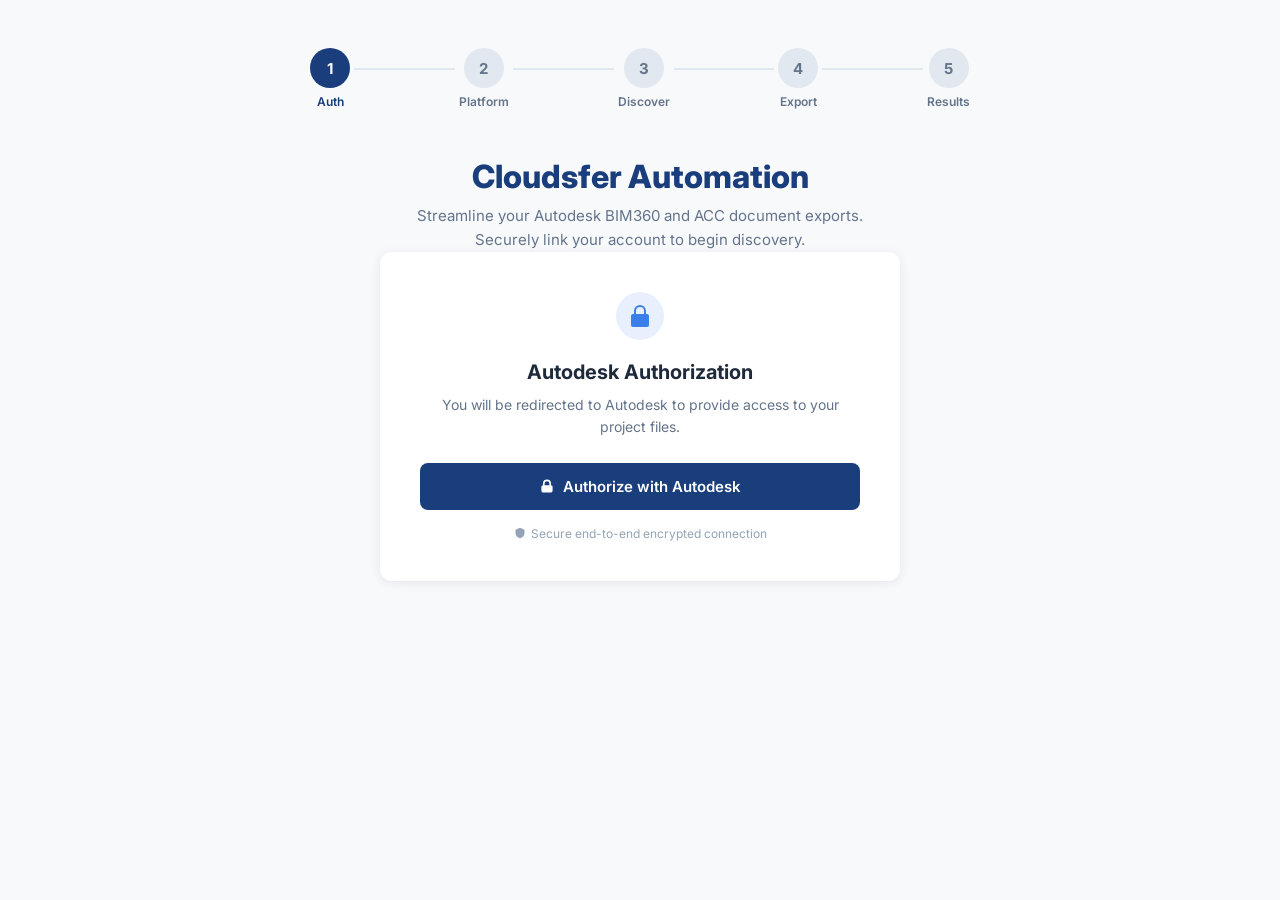
==== index.html @ 6af3162b "issue fix for the browser re login issue," ====
﻿<!DOCTYPE html>
<html lang="en">
<head>
    <meta charset="UTF-8">
    <meta name="viewport" content="width=device-width, initial-scale=1.0">
    <title>Cloudsfer â€” Autodesk Document Export</title>
    <link rel="preconnect" href="https://fonts.googleapis.com">
    <link rel="preconnect" href="https://fonts.gstatic.com" crossorigin>
    <link href="https://fonts.googleapis.com/css2?family=Inter:wght@400;500;600;700;800;900&display=swap" rel="stylesheet">
    <link rel="stylesheet" href="style.css?v=9">
</head>
<body>
  
    <!-- Sidebar overlay â€” shown only on mobile when sidebar is open -->
    <div id="sidebar-overlay" onclick="closeSidebar()"></div>

    <!-- â•â•â•â•â•â•â•â•â•â•â•â•â•â•â•â•â•â•â•â•â•â•â•â• SIDEBAR â•â•â•â•â•â•â•â•â•â•â•â•â•â•â•â•â•â•â•â•â•â•â•â•â•â•â•â•â•â•â•â•â•â•â•â•â•â•â•â• -->
    <!-- â•â•â•â•â•â•â•â•â•â•â•â•â•â•â•â•â•â•â•â•â•â•â•â• SIDEBAR â•â•â•â•â•â•â•â•â•â•â•â•â•â•â•â•â•â•â•â•â•â•â•â•â•â•â•â•â•â•â•â•â•â•â•â•â•â•â•â• -->
    <aside id="sidebar" style="display: none;">

        <div class="sb-logo">
            <img src="cloudsfer-logo.png" alt="Cloudsfer" class="sb-logo-img">
        </div>

        <!--<nav class="sb-nav" id="sb-nav">-->
        <nav class="sb-nav" id="sb-nav" style="display: none;">

            <div class="sb-section-label">Navigation</div>

            <a class="nav-item active" data-page="welcome" id="nav-welcome">
                <svg class="nav-icon" viewBox="0 0 20 20" fill="currentColor"><path d="M10.707 2.293a1 1 0 00-1.414 0l-7 7a1 1 0 001.414 1.414L4 10.414V17a1 1 0 001 1h4v-4h2v4h4a1 1 0 001-1v-6.586l.293.293a1 1 0 001.414-1.414l-7-7z" /></svg>
                <span>Overview</span>
            </a>

            <a class="nav-item" data-page="auth" id="nav-auth">
                <svg class="nav-icon" viewBox="0 0 20 20" fill="currentColor"><path fill-rule="evenodd" d="M5 9V7a5 5 0 0110 0v2a2 2 0 012 2v5a2 2 0 01-2 2H5a2 2 0 01-2-2v-5a2 2 0 012-2zm8-2v2H7V7a3 3 0 016 0z" /></svg>
                <span>Authentication</span>
                <span class="nav-badge" id="nav-badge-auth"></span>
            </a>

            <a class="nav-item" data-page="platforms" id="nav-platforms">
                <svg class="nav-icon" viewBox="0 0 20 20" fill="currentColor"><path d="M5 3a2 2 0 00-2 2v2a2 2 0 002 2h2a2 2 0 002-2V5a2 2 0 00-2-2H5zM5 11a2 2 0 00-2 2v2a2 2 0 002 2h2a2 2 0 002-2v-2a2 2 0 00-2-2H5zM11 5a2 2 0 012-2h2a2 2 0 012 2v2a2 2 0 01-2 2h-2a2 2 0 01-2-2V5zM11 13a2 2 0 012-2h2a2 2 0 012 2v2a2 2 0 01-2 2h-2a2 2 0 01-2-2v-2z" /></svg>
                <span>Platform</span>
                <span class="nav-badge plat-badge hidden" id="nav-badge-platform"></span>
            </a>

            <a class="nav-item" data-page="newpage" id="nav-newpage">
                <svg class="nav-icon" viewBox="0 0 20 20" fill="currentColor"><path fill-rule="evenodd" d="M11.3 1.046A1 1 0 0112 2v5h4a1 1 0 01.82 1.573l-7 10A1 1 0 018 18v-5H4a1 1 0 01-.82-1.573l7-10a1 1 0 011.12-.38z" /></svg>
                <span>New Export</span>
            </a>

            <div class="sb-divider" id="sb-plat-divider"></div>

            <div id="sb-plat-nav" class="hidden">
                <div class="sb-section-label" id="sb-plat-label">Workspace</div>

                <a class="nav-item" data-page="projects" id="nav-projects">
                    <svg class="nav-icon" viewBox="0 0 20 20" fill="currentColor"><path fill-rule="evenodd" d="M3 4a1 1 0 011-1h12a1 1 0 110 2H4a1 1 0 01-1-1zm0 4a1 1 0 011-1h12a1 1 0 110 2H4a1 1 0 01-1-1zm0 4a1 1 0 011-1h12a1 1 0 110 2H4a1 1 0 01-1-1zm0 4a1 1 0 011-1h12a1 1 0 110 2H4a1 1 0 01-1-1z" /></svg>
                    <span>Projects</span>
                    <span class="nav-badge" id="nav-badge-projects"></span>
                </a>

                <a class="nav-item" data-page="export" id="nav-export">
                    <svg class="nav-icon" viewBox="0 0 20 20" fill="currentColor"><path fill-rule="evenodd" d="M10 18a8 8 0 100-16 8 8 0 000 16zM9.555 7.168A1 1 0 008 8v4a1 1 0 001.555.832l3-2a1 1 0 000-1.664l-3-2z" /></svg>
                    <span>Export</span>
                    <span class="nav-badge running-pulse hidden" id="nav-badge-export">â—</span>
                </a>

                <a class="nav-item" data-page="logs" id="nav-logs">
                    <svg class="nav-icon" viewBox="0 0 20 20" fill="currentColor"><path fill-rule="evenodd" d="M4 4a2 2 0 012-2h4.586A2 2 0 0112 2.586L15.414 6A2 2 0 0116 7.414V16a2 2 0 01-2 2H6a2 2 0 01-2-2V4zm2 6a1 1 0 011-1h6a1 1 0 110 2H7a1 1 0 01-1-1zm1 3a1 1 0 100 2h6a1 1 0 100-2H7z" /></svg>
                    <span>Logs &amp; History</span>
                </a>
            </div>

        </nav>

        <div class="sb-footer">
            <div class="conn-status" id="conn-status">
                <span class="conn-dot" id="conn-dot"></span>
                <span id="conn-text">Connectingâ€¦</span>
            </div>
            <div id="sidebar-user-wrap" style="margin-top:8px;padding-top:8px;border-top:1px solid rgba(255,255,255,0.1);display:none">
                <p style="font-size:10px;color:rgba(255,255,255,0.4);margin:0 0 2px">Signed in as</p>
                <p id="sidebar-user" style="font-size:11px;color:rgba(255,255,255,0.7);margin:0;word-break:break-all"></p>
                <button class="auth-logout-btn" id="btn-logout" onclick="logout()">
                    <svg viewBox="0 0 20 20" fill="currentColor" width="12"><path fill-rule="evenodd" d="M3 3a1 1 0 011 1v12a1 1 0 11-2 0V4a1 1 0 011-1zm10.293 9.293a1 1 0 001.414 1.414l3-3a1 1 0 000-1.414l-3-3a1 1 0 10-1.414 1.414L14.586 9H7a1 1 0 100 2h7.586l-1.293 1.293z" /></svg>
                    Sign Out
                </button>
            </div>
        </div>
    </aside>

    <!-- â•â•â•â•â•â•â•â•â•â•â•â•â•â•â•â•â•â•â•â•â•â•â•â• MAIN â•â•â•â•â•â•â•â•â•â•â•â•â•â•â•â•â•â•â•â•â•â•â•â•â•â•â•â•â•â•â•â•â•â•â•â•â•â•â•â•â•â•â• -->
    <main id="main">

        <!-- Mobile topbar â€” hidden on desktop via CSS â”€â”€â”€â”€â”€â”€â”€â”€â”€â”€â”€â”€â”€â”€â”€â”€â”€â”€â”€â”€â”€â”€â”€â”€â”€â”€â”€ -->
        <div class="mobile-topbar" id="mobile-topbar">
            <button class="btn-hamburger" id="btn-hamburger" onclick="toggleSidebar()" aria-label="Open menu">
                <svg viewBox="0 0 20 20" fill="currentColor" width="18">
                    <path fill-rule="evenodd" d="M3 5a1 1 0 011-1h12a1 1 0 110 2H4a1 1 0 01-1-1zm0 5a1 1 0 011-1h12a1 1 0 110 2H4a1 1 0 01-1-1zm0 5a1 1 0 011-1h12a1 1 0 110 2H4a1 1 0 01-1-1z" />
                </svg>
            </button>
            <div class="mobile-topbar-brand">
                <img src="cloudsfer-logo.png" alt="Cloudsfer" class="mobile-logo-img">
            </div>
            <div class="conn-status" style="margin-left:auto">
                <span class="conn-dot" id="conn-dot-mobile"></span>
            </div>
        </div>

        <!-- â”€â”€â”€â”€â”€â”€â”€â”€â”€â”€â”€â”€â”€â”€â”€â”€â”€â”€â”€ PAGE: WELCOME â”€â”€â”€â”€â”€â”€â”€â”€â”€â”€â”€â”€â”€â”€â”€â”€â”€â”€â”€â”€â”€â”€â”€â”€â”€â”€â”€â”€â”€â”€â”€â”€â”€â”€â”€â”€ -->
        <div id="page-welcome" class="page">
            <div class="page-content">
                <div class="welcome-wrap">

                    <div class="welcome-hero">
                        <div class="hero-badge">
                            <svg viewBox="0 0 14 14" fill="currentColor" width="11"><path d="M13.5 6H8V.5a.5.5 0 00-1 0V6H1.5a.5.5 0 000 1H7v5.5a.5.5 0 001 0V7h5.5a.5.5 0 000-1z" /></svg>
                            Powered by Tzunami
                        </div>
                        <h1>Automate Your<br><span>Autodesk Document Exports</span></h1>
                        <p class="hero-desc">Cloudsfer streamlines document log extraction across your entire Autodesk portfolio. One secure sign-on connects both ACC and BIM360 â€” then Cloudsfer handles the rest, automatically exporting Files Logs and Document Logs at scale.</p>
                        <div style="display:flex;gap:12px;flex-wrap:wrap;align-items:center">
                            <button class="btn btn-primary btn-hero" onclick="navigate('newpage')">
                                Get Started
                                <svg viewBox="0 0 20 20" fill="currentColor" width="16"><path fill-rule="evenodd" d="M7.293 14.707a1 1 0 010-1.414L10.586 10 7.293 6.707a1 1 0 011.414-1.414l4 4a1 1 0 010 1.414l-4 4a1 1 0 01-1.414 0z" /></svg>
                            </button>
                            <span style="font-size:12px;color:var(--txt-3)">No configuration required after first login</span>
                        </div>
                    </div>

                    <div class="platform-preview-grid">
                        <div class="platform-preview-card acc-card">
                            <div class="pp-header">
                                <div class="pp-icon acc-icon">
                                    <svg viewBox="0 0 24 24" fill="none" stroke="currentColor" stroke-width="1.8" width="22" height="22"><path d="M3 9l9-7 9 7v11a2 2 0 01-2 2H5a2 2 0 01-2-2z" /><polyline points="9 22 9 12 15 12 15 22" /></svg>
                                </div>
                                <div>
                                    <h3>Autodesk Construction Cloud</h3>
                                    <span class="pp-badge acc-badge">ACC</span>
                                </div>
                            </div>
                            <ul class="pp-features">
                                <li>Automated Files Log export per project</li>
                                <li>Sequential batch processing with resume</li>
                                <li>Smart BIM360 project filtering</li>
                                <li>Checkpoint recovery on interruption</li>
                            </ul>
                        </div>
                        <div class="platform-preview-card bim-card">
                            <div class="pp-header">
                                <div class="pp-icon bim-icon">
                                    <svg viewBox="0 0 24 24" fill="none" stroke="currentColor" stroke-width="1.8" width="22" height="22"><path d="M14 2H6a2 2 0 00-2 2v16a2 2 0 002 2h12a2 2 0 002-2V8z" /><polyline points="14 2 14 8 20 8" /><line x1="8" y1="13" x2="16" y2="13" /><line x1="8" y1="17" x2="16" y2="17" /></svg>
                                </div>
                                <div>
                                    <h3>Autodesk BIM 360</h3>
                                    <span class="pp-badge bim-badge">BIM360</span>
                                </div>
                            </div>
                            <ul class="pp-features">
                                <li>Document Log export â€” Plans &amp; Project Files</li>
                                <li>Live progress streaming with pause &amp; resume</li>
                                <li>Detailed per-project error capture &amp; logs</li>
                                <li>Full run history &amp; report download</li>
                            </ul>
                        </div>
                    </div>

                    <div class="welcome-stats-row">
                        <div class="welcome-stat-item">
                            <svg viewBox="0 0 20 20" fill="currentColor" width="16" style="color:var(--brand-m)"><path fill-rule="evenodd" d="M5 9V7a5 5 0 0110 0v2a2 2 0 012 2v5a2 2 0 01-2 2H5a2 2 0 01-2-2v-5a2 2 0 012-2zm8-2v2H7V7a3 3 0 016 0z" /></svg>
                            <div>
                                <strong>Single Sign-On</strong>
                                <span>One Autodesk login covers ACC &amp; BIM360</span>
                            </div>
                        </div>
                        <div class="welcome-stat-item">
                            <svg viewBox="0 0 20 20" fill="currentColor" width="16" style="color:var(--ok)"><path fill-rule="evenodd" d="M10 18a8 8 0 100-16 8 8 0 000 16zm3.707-9.293a1 1 0 00-1.414-1.414L9 10.586 7.707 9.293a1 1 0 00-1.414 1.414l2 2a1 1 0 001.414 0l4-4z" /></svg>
                            <div>
                                <strong>Fully Automated</strong>
                                <span>Set up once, export hundreds of projects</span>
                            </div>
                        </div>
                        <div class="welcome-stat-item">
                            <svg viewBox="0 0 20 20" fill="currentColor" width="16" style="color:var(--warn)"><path d="M2.003 5.884L10 9.882l7.997-3.998A2 2 0 0016 4H4a2 2 0 00-1.997 1.884z" /><path d="M18 8.118l-8 4-8-4V14a2 2 0 002 2h12a2 2 0 002-2V8.118z" /></svg>
                            <div>
                                <strong>Inbox Delivery</strong>
                                <span>Reports emailed directly to your Autodesk account</span>
                            </div>
                        </div>
                        <div class="welcome-stat-item">
                            <svg viewBox="0 0 20 20" fill="currentColor" width="16" style="color:var(--bim)"><path fill-rule="evenodd" d="M4 2a1 1 0 011 1v2.101a7.002 7.002 0 0111.601 2.566 1 1 0 11-1.885.666A5.002 5.002 0 005.999 7H9a1 1 0 010 2H4a1 1 0 01-1-1V3a1 1 0 011-1zm.008 9.057a1 1 0 011.276.61A5.002 5.002 0 0014.001 13H11a1 1 0 110-2h5a1 1 0 011 1v5a1 1 0 11-2 0v-2.101a7.002 7.002 0 01-11.601-2.566 1 1 0 01.61-1.276z" /></svg>
                            <div>
                                <strong>Resume Anywhere</strong>
                                <span>Checkpoint system resumes interrupted runs</span>
                            </div>
                        </div>
                    </div>

                </div>
            </div>
        </div>

        <!-- â”€â”€â”€â”€â”€â”€â”€â”€â”€â”€â”€â”€â”€â”€â”€â”€â”€â”€â”€ PAGE: AUTH â”€â”€â”€â”€â”€â”€â”€â”€â”€â”€â”€â”€â”€â”€â”€â”€â”€â”€â”€â”€â”€â”€â”€â”€â”€â”€â”€â”€â”€â”€â”€â”€â”€â”€â”€â”€â”€â”€â”€ -->
        <div id="page-auth" class="page">
            <div class="page-content">
                <div class="steps-bar">
                    <div class="step active" id="step-1"><div class="step-dot">1</div><span class="step-label">Authenticate</span></div>
                    <div class="step-line"></div>
                    <div class="step" id="step-2"><div class="step-dot">2</div><span class="step-label">Choose Platform</span></div>
                    <div class="step-line"></div>
                    <div class="step" id="step-3"><div class="step-dot">3</div><span class="step-label">Operate</span></div>
                </div>

                <div class="pg-header">
                    <h2>Connect to Autodesk</h2>
                    <p>Sign in with your Autodesk account. One login gives you access to both ACC and BIM360 workspaces.</p>
                </div>

                <div id="session-banner" class="alert hidden"></div>

                <!-- State: idle â€” show login CTA -->
                <div id="auth-idle" class="card">
                    <div class="card-footer">
                        <div class="login-cta-row">
                            <div class="login-cta-text">
                                <p class="cta-title">Open Autodesk Login Browser</p>
                                <p class="cta-desc">A browser window will open for you to sign in securely. Complete any MFA prompts, then wait for the dashboard to load â€” the system will detect your login automatically.</p>
                            </div>
                            <button class="btn btn-primary btn-md" id="btn-login">
                                <svg viewBox="0 0 20 20" fill="currentColor" width="16"><path fill-rule="evenodd" d="M5 9V7a5 5 0 0110 0v2a2 2 0 012 2v5a2 2 0 01-2 2H5a2 2 0 01-2-2v-5a2 2 0 012-2zm8-2v2H7V7a3 3 0 016 0z" /></svg>
                                Open Login Browser
                            </button>
                        </div>
                    </div>
                </div>

                <!-- State: pending â€” browser open, waiting for login -->
                <div id="auth-pending" class="card hidden">
                    <div class="card-body">
                        <div class="login-wait-layout">
                            <div class="login-wait-visual">
                                <div class="pulse-ring"><div class="pulse-core"></div></div>
                                <div class="wait-timer" id="wait-timer">0:00</div>
                                <p class="wait-timer-label">Time Elapsed</p>
                            </div>
                            <div class="login-wait-info">
                                <h3>Browser is Open â€” Please Sign In</h3>
                                <p class="wait-desc">Complete your Autodesk authentication in the browser window. The system will detect your login automatically.</p>
                                <ol class="login-steps-list">
                                    <li>Enter your Autodesk email address</li>
                                    <li>Enter your password</li>
                                    <li>Complete MFA / 2-Factor verification if prompted</li>
                                    <li>Wait until the ACC dashboard fully loads</li>
                                </ol>
                                <div class="wait-note" id="wait-note">
                                    <svg viewBox="0 0 16 16" fill="currentColor" width="12"><path d="M8 0C3.58 0 0 3.58 0 8s3.58 8 8 8 8-3.58 8-8-3.58-8-8-8zm1 11H7V7h2v4zm0-6H7V3h2v2z" /></svg>
                                    Please take your time â€” the login window will stay open for up to 10 minutes.
                                </div>
                            </div>
                        </div>
                    </div>
                    <div class="card-footer">
                        <div class="wait-footer-row">
                            <div class="wait-status-chip" id="wait-status-chip">
                                <span class="spinner-sm"></span>
                                <span id="wait-status-text">Waiting for authenticationâ€¦</span>
                            </div>
                            <button class="btn btn-ghost btn-sm" id="btn-cancel-login">Cancel</button>
                        </div>
                    </div>
                </div>

                <!-- State: success â€” session active -->
                <div id="auth-success" class="card hidden">
                    <div class="card-body">
                        <div class="session-ok-row">
                            <div class="session-ok-icon">
                                <svg viewBox="0 0 20 20" fill="currentColor" width="20"><path fill-rule="evenodd" d="M16.707 5.293a1 1 0 010 1.414l-8 8a1 1 0 01-1.414 0l-4-4a1 1 0 011.414-1.414L8 12.586l7.293-7.293a1 1 0 011.414 0z" /></svg>
                            </div>
                            <div class="session-ok-text">
                                <strong>Session Active</strong>
                                <span id="auth-user-email" class="auth-user-email hidden"></span>
                                <span id="session-age-text">Session is valid.</span>
                            </div>
                            <button class="btn btn-ghost btn-sm" id="btn-relogin">Re-authenticate</button>
                        </div>
                        <!-- Detected admin URLs -->
                        <div id="detected-urls-card" class="detected-urls-card hidden"></div>
                    </div>
                </div>

                <div class="page-actions">
                    <button class="btn btn-ghost" onclick="navigate('welcome')">Back to Overview</button>
                    <button class="btn btn-primary btn-md" id="btn-to-platforms" disabled>
                        Choose Platform
                    </button>
                </div>
            </div>
        </div>

        <!-- â”€â”€â”€â”€â”€â”€â”€â”€â”€â”€â”€â”€â”€â”€â”€â”€â”€â”€â”€ PAGE: PLATFORM SELECTOR â”€â”€â”€â”€â”€â”€â”€â”€â”€â”€â”€â”€â”€â”€â”€â”€â”€â”€â”€â”€â”€â”€â”€â”€â”€â”€ -->
        <div id="page-platforms" class="page">
            <div class="page-content">
                <div class="steps-bar">
                    <div class="step done"><div class="step-dot">âœ“</div><span class="step-label">Authenticate</span></div>
                    <div class="step-line done"></div>
                    <div class="step active"><div class="step-dot">2</div><span class="step-label">Choose Platform</span></div>
                    <div class="step-line"></div>
                    <div class="step"><div class="step-dot">3</div><span class="step-label">Operate</span></div>
                </div>

                <div class="pg-header">
                    <h2>Choose Your Platform</h2>
                    <p>Select the Autodesk platform you want to work with. You can switch between platforms at any time.</p>
                </div>

                <div class="platform-cards">

                    <div class="platform-card acc-platform-card" id="platform-card-acc" onclick="selectPlatform('acc')">
                        <div class="plat-card-top">
                            <div class="plat-icon-wrap acc-icon-wrap">
                                <svg viewBox="0 0 32 32" fill="none" width="34" height="34"><path d="M5 26l11-20 11 20" stroke="#fff" stroke-width="2.5" stroke-linecap="round" stroke-linejoin="round" /><path d="M8.5 19.5h15" stroke="#fff" stroke-width="2.2" stroke-linecap="round" /></svg>
                            </div>
                            <div class="plat-card-brand">
                                <span class="plat-card-sub">Autodesk</span>
                                <h3 class="plat-card-name">Construction Cloud</h3>
                            </div>
                            <span class="plat-tag acc-tag">ACC</span>
                        </div>
                        <p class="plat-card-desc">Export Files Logs across all your ACC projects automatically. Supports sequential processing with checkpoint resume and BIM360 project filtering.</p>
                        <ul class="plat-features">
                            <li>
                                <svg viewBox="0 0 16 16" fill="currentColor" width="12"><path d="M13.854 3.646a.5.5 0 010 .708l-7 7a.5.5 0 01-.708 0l-3.5-3.5a.5.5 0 01.708-.708L6.5 10.293l6.646-6.647a.5.5 0 01.708 0z" /></svg>
                                Files Log automated export
                            </li>
                            <li>
                                <svg viewBox="0 0 16 16" fill="currentColor" width="12"><path d="M13.854 3.646a.5.5 0 010 .708l-7 7a.5.5 0 01-.708 0l-3.5-3.5a.5.5 0 01.708-.708L6.5 10.293l6.646-6.647a.5.5 0 01.708 0z" /></svg>
                                Pause &amp; resume mid-run
                            </li>
                            <li>
                                <svg viewBox="0 0 16 16" fill="currentColor" width="12"><path d="M13.854 3.646a.5.5 0 010 .708l-7 7a.5.5 0 01-.708 0l-3.5-3.5a.5.5 0 01.708-.708L6.5 10.293l6.646-6.647a.5.5 0 01.708 0z" /></svg>
                                BIM360 projects exported independently
                            </li>
                        </ul>
                        <div class="plat-card-stats" id="acc-plat-stats">
                            <span class="plat-stat"><span id="acc-stat-total">â€”</span> ACC</span>
                            <span class="plat-stat-sep">Â·</span>
                            <span class="plat-stat pending"><span id="acc-stat-pending">â€”</span> pending</span>
                            <span class="plat-stat-sep">Â·</span>
                            <span class="plat-stat done"><span id="acc-stat-done">â€”</span> completed</span>
                            <span class="plat-stat-sep" id="acc-bim360-sep" style="display:none">Â·</span>
                            <span class="plat-stat" id="acc-bim360-stat" style="display:none"><span id="acc-stat-bim360">0</span> BIM360</span>
                        </div>
                        <div class="plat-card-actions" onclick="event.stopPropagation()">
                            <button class="btn btn-outline btn-sm plat-discover-btn" id="btn-discover-acc" onclick="discoverPlatform('acc')">
                                <svg viewBox="0 0 20 20" fill="currentColor" width="13"><path fill-rule="evenodd" d="M8 4a4 4 0 100 8 4 4 0 000-8zM2 8a6 6 0 1110.89 3.476l4.817 4.817a1 1 0 01-1.414 1.414l-4.816-4.816A6 6 0 012 8z" /></svg>
                                Discover
                            </button>
                            <button class="btn plat-select-btn acc-select-btn" onclick="selectPlatform('acc')">
                                Open Workspace
                                <svg viewBox="0 0 20 20" fill="currentColor" width="14"><path fill-rule="evenodd" d="M7.293 14.707a1 1 0 010-1.414L10.586 10 7.293 6.707a1 1 0 011.414-1.414l4 4a1 1 0 010 1.414l-4 4a1 1 0 01-1.414 0z" /></svg>
                            </button>
                        </div>
                    </div>

                    <div class="platform-card bim-platform-card" id="platform-card-bim360" onclick="selectPlatform('bim360')">
                        <div class="plat-card-top">
                            <div class="plat-icon-wrap bim-icon-wrap">
                                <svg viewBox="0 0 32 32" fill="none" width="34" height="34"><path d="M8 4h16a2 2 0 012 2v20a2 2 0 01-2 2H8a2 2 0 01-2-2V6a2 2 0 012-2z" stroke="#fff" stroke-width="2" /><path d="M11 11h10M11 16h10M11 21h6" stroke="#fff" stroke-width="2" stroke-linecap="round" /></svg>
                            </div>
                            <div class="plat-card-brand">
                                <span class="plat-card-sub">Autodesk</span>
                                <h3 class="plat-card-name">BIM 360</h3>
                            </div>
                            <span class="plat-tag bim-tag">BIM360</span>
                        </div>
                        <p class="plat-card-desc">Export Document Logs for both Plans and Project Files across all BIM360 projects. Features live progress streaming, pause/resume, and detailed error capture.</p>
                        <ul class="plat-features">
                            <li>
                                <svg viewBox="0 0 16 16" fill="currentColor" width="12"><path d="M13.854 3.646a.5.5 0 010 .708l-7 7a.5.5 0 01-.708 0l-3.5-3.5a.5.5 0 01.708-.708L6.5 10.293l6.646-6.647a.5.5 0 01.708 0z" /></svg>
                                Plans &amp; Project Files logs
                            </li>
                            <li>
                                <svg viewBox="0 0 16 16" fill="currentColor" width="12"><path d="M13.854 3.646a.5.5 0 010 .708l-7 7a.5.5 0 01-.708 0l-3.5-3.5a.5.5 0 01.708-.708L6.5 10.293l6.646-6.647a.5.5 0 01.708 0z" /></svg>
                                Live log terminal streaming
                            </li>
                            <li>
                                <svg viewBox="0 0 16 16" fill="currentColor" width="12"><path d="M13.854 3.646a.5.5 0 010 .708l-7 7a.5.5 0 01-.708 0l-3.5-3.5a.5.5 0 01.708-.708L6.5 10.293l6.646-6.647a.5.5 0 01.708 0z" /></svg>
                                Error screenshots &amp; logs
                            </li>
                        </ul>
                        <div class="plat-card-stats">
                            <span class="plat-stat"><span id="bim360-stat-total">â€”</span> projects</span>
                            <span class="plat-stat-sep">Â·</span>
                            <span class="plat-stat pending"><span id="bim360-stat-pending">â€”</span> pending</span>
                            <span class="plat-stat-sep">Â·</span>
                            <span class="plat-stat done"><span id="bim360-stat-done">â€”</span> completed</span>
                        </div>
                        <div class="plat-card-actions" onclick="event.stopPropagation()">
                            <button class="btn btn-outline btn-sm plat-discover-btn" id="btn-discover-bim360" onclick="discoverPlatform('bim360')">
                                <svg viewBox="0 0 20 20" fill="currentColor" width="13"><path fill-rule="evenodd" d="M8 4a4 4 0 100 8 4 4 0 000-8zM2 8a6 6 0 1110.89 3.476l4.817 4.817a1 1 0 01-1.414 1.414l-4.816-4.816A6 6 0 012 8z" /></svg>
                                Discover
                            </button>
                            <button class="btn plat-select-btn bim-select-btn" onclick="selectPlatform('bim360')">
                                Open Workspace
                                <svg viewBox="0 0 20 20" fill="currentColor" width="14"><path fill-rule="evenodd" d="M7.293 14.707a1 1 0 010-1.414L10.586 10 7.293 6.707a1 1 0 011.414-1.414l4 4a1 1 0 010 1.414l-4 4a1 1 0 01-1.414 0z" /></svg>
                            </button>
                        </div>
                    </div>

                </div>

                <!-- Discover & Export All Platforms -->
                <div class="export-all-row" id="export-all-row">
                    <div class="export-all-inner">
                        <div class="export-all-info">
                            <svg viewBox="0 0 20 20" fill="currentColor" width="20" style="color:var(--brand-m);flex-shrink:0"><path fill-rule="evenodd" d="M11.3 1.046A1 1 0 0112 2v5h4a1 1 0 01.82 1.573l-7 10A1 1 0 018 18v-5H4a1 1 0 01-.82-1.573l7-10a1 1 0 011.12-.38z" /></svg>
                            <div>
                                <strong>Discover &amp; Export All Platforms</strong>
                                <p>Fetches the latest project list from ACC and BIM360, then exports everything pending â€” automatically, in one click.</p>
                            </div>
                        </div>
                        <div class="export-all-actions">
                            <button class="btn btn-primary btn-md" id="btn-discover-export-all" onclick="discoverAllAndExport()">
                                <svg viewBox="0 0 20 20" fill="currentColor" width="14"><path fill-rule="evenodd" d="M11.3 1.046A1 1 0 0112 2v5h4a1 1 0 01.82 1.573l-7 10A1 1 0 018 18v-5H4a1 1 0 01-.82-1.573l7-10a1 1 0 011.12-.38z" /></svg>
                                Discover &amp; Export All
                            </button>
                        </div>
                    </div>
                </div>

                <div class="page-actions">
                    <button class="btn btn-ghost" onclick="navigate('auth')">Back to Authentication</button>
                </div>
            </div>
        </div>

        <!-- â”€â”€â”€â”€â”€â”€â”€â”€â”€â”€â”€â”€â”€â”€â”€â”€â”€â”€â”€ PAGE: PROJECTS â”€â”€â”€â”€â”€â”€â”€â”€â”€â”€â”€â”€â”€â”€â”€â”€â”€â”€â”€â”€â”€â”€â”€â”€â”€â”€â”€â”€â”€â”€â”€â”€â”€â”€â”€ -->
        <div id="page-projects" class="page">
            <div class="page-content">
                <div class="pg-header pg-header-row">
                    <div>
                        <h2 id="projects-title">Projects</h2>
                        <p id="projects-desc">Select projects to include in the next export run.</p>
                    </div>
                    <div class="pg-header-actions">
                        <button class="btn btn-outline btn-sm" id="btn-discover">
                            <svg viewBox="0 0 20 20" fill="currentColor" width="14"><path fill-rule="evenodd" d="M8 4a4 4 0 100 8 4 4 0 000-8zM2 8a6 6 0 1110.89 3.476l4.817 4.817a1 1 0 01-1.414 1.414l-4.816-4.816A6 6 0 012 8z" /></svg>
                            Discover Projects
                        </button>
                    </div>
                </div>

                <div class="stats-row">
                    <div class="stat-card">
                        <span class="stat-num" id="stat-total">â€”</span>
                        <span class="stat-lbl">Total</span>
                    </div>
                    <div class="stat-card stat-warn">
                        <span class="stat-num" id="stat-pending">â€”</span>
                        <span class="stat-lbl">Pending</span>
                    </div>
                    <div class="stat-card stat-ok">
                        <span class="stat-num" id="stat-completed">â€”</span>
                        <span class="stat-lbl">Completed</span>
                    </div>
                    <div class="stat-card stat-muted">
                        <span class="stat-num" id="stat-nodm">â€”</span>
                        <span class="stat-lbl">No Data Mgmt</span>
                    </div>
                </div>

                <!-- Admin URL setup â€” shown when accountAdminUrl is not configured -->
                <div id="admin-url-setup-card" class="card hidden" style="margin-bottom:16px">
                    <div class="card-body">
                        <p style="font-weight:600;margin-bottom:4px">Account Admin URL not configured</p>
                        <p style="font-size:13px;color:var(--txt-3);margin-bottom:12px">
                            Enter your Autodesk account admin URL to enable project discovery.
                            <br>ACC format: <code style="font-size:11px">https://acc.autodesk.com/account-admin/projects/accounts/&lt;uuid&gt;/active</code>
                            <br>BIM360 format: <code style="font-size:11px">https://admin.b360.autodesk.com/admin/&lt;uuid&gt;/projects</code>
                        </p>
                        <div style="display:flex;gap:8px;align-items:center">
                            <input class="form-input" id="admin-url-input" type="url" placeholder="Paste your account admin URL here" style="flex:1">
                            <button class="btn btn-primary btn-sm" onclick="saveAdminUrl()">Save &amp; Discover</button>
                        </div>
                    </div>
                </div>

                <div class="card">
                    <div class="table-toolbar">
                        <div class="toolbar-left">
                            <button class="btn btn-ghost btn-sm" id="btn-select-all">Select All</button>
                            <button class="btn btn-ghost btn-sm" id="btn-select-pending">Pending Only</button>
                            <button class="btn btn-ghost btn-sm" id="btn-deselect-all">Deselect All</button>
                            <button class="btn btn-ghost btn-sm btn-danger" id="btn-reset-cp">Reset Progress</button>
                        </div>
                    </div>

                    <div class="table-scroll" id="projects-table-wrap">
                        <table class="data-table">
                            <thead>
                                <tr>
                                    <th class="col-chk"><input type="checkbox" id="check-all"></th>
                                    <th>Project Name</th>
                                    <th id="th-platform">Platform</th>
                                    <th>Status</th>
                                    <th class="col-id">Project ID</th>
                                </tr>
                            </thead>
                            <tbody id="projects-tbody"></tbody>
                        </table>
                    </div>

                    <div id="no-projects-state" class="empty-state hidden">
                        <svg viewBox="0 0 24 24" fill="none" stroke="currentColor" stroke-width="1.4" width="48" height="48"><rect x="3" y="3" width="7" height="7" rx="1" /><rect x="14" y="3" width="7" height="7" rx="1" /><rect x="14" y="14" width="7" height="7" rx="1" /><rect x="3" y="14" width="7" height="7" rx="1" /></svg>
                        <p>No projects found</p>
                        <p class="empty-sub">Click <strong>Discover Projects</strong> to fetch your project list from the Autodesk API.</p>
                    </div>
                </div>

                <div class="page-actions">
                    <button class="btn btn-ghost" onclick="navigate('platforms')">â† Change Platform</button>
                    <div class="actions-right">
                        <label class="check-label">
                            <input type="checkbox" id="export-fresh">
                            <span>Reset checkpoint before export</span>
                        </label>
                        <button class="btn btn-primary btn-md" id="btn-start-export" disabled>
                            Start Export
                            <span class="sel-count-badge" id="selected-count"></span>
                        </button>
                    </div>
                </div>
            </div>
        </div>

        <!-- â”€â”€â”€â”€â”€â”€â”€â”€â”€â”€â”€â”€â”€â”€â”€â”€â”€â”€â”€ PAGE: EXPORT â”€â”€â”€â”€â”€â”€â”€â”€â”€â”€â”€â”€â”€â”€â”€â”€â”€â”€â”€â”€â”€â”€â”€â”€â”€â”€â”€â”€â”€â”€â”€â”€â”€â”€â”€â”€â”€ -->
        <div id="page-export" class="page">
            <div class="page-content page-export-content">

                <div class="export-topbar">
                    <div class="export-title-group">
                        <div class="export-title-row">
                            <span class="export-spinner hidden" id="export-spinner"><span class="exp-spin-ring"></span></span>
                            <h2 id="export-title">Export in Progress</h2>
                        </div>
                        <p id="export-subtitle" class="text-muted">Processing projects one by oneâ€¦</p>
                    </div>
                    <div class="export-topbar-right">
                        <div id="export-run-controls" class="hidden">
                            <button class="btn btn-warn btn-sm" id="btn-pause">
                                <svg viewBox="0 0 20 20" fill="currentColor" width="14"><path fill-rule="evenodd" d="M18 10a8 8 0 11-16 0 8 8 0 0116 0zM7 8a1 1 0 012 0v4a1 1 0 11-2 0V8zm5-1a1 1 0 00-1 1v4a1 1 0 102 0V8a1 1 0 00-1-1z" /></svg>
                                Pause
                            </button>
                            <button class="btn btn-success btn-sm hidden" id="btn-resume">
                                <svg viewBox="0 0 20 20" fill="currentColor" width="14"><path fill-rule="evenodd" d="M10 18a8 8 0 100-16 8 8 0 000 16zM9.555 7.168A1 1 0 008 8v4a1 1 0 001.555.832l3-2a1 1 0 000-1.664l-3-2z" /></svg>
                                Resume
                            </button>
                        </div>
                    </div>
                </div>

                <div class="progress-card">
                    <div class="progress-track" role="progressbar" aria-valuemin="0" aria-valuemax="100" aria-valuenow="0">
                        <div class="progress-fill" id="progress-fill"></div>
                    </div>
                    <div class="progress-meta">
                        <span id="progress-text">0 of 0 projects</span>
                        <span class="progress-pct" id="progress-pct">0%</span>
                    </div>
                </div>

                <!-- ── Active-export visualization card ───────────────────── -->
                <div id="active-export-card" class="aec hidden">
                    <div class="aec-left">
                        <div class="aec-pulse-wrap">
                            <span class="aec-ring aec-ring-1"></span>
                            <span class="aec-ring aec-ring-2"></span>
                            <span class="aec-ring aec-ring-3"></span>
                            <span class="aec-dot"></span>
                        </div>
                        <div class="aec-text">
                            <span class="aec-eyebrow">Exporting Documents</span>
                            <span class="aec-name" id="aec-name">—</span>
                            <span class="aec-sub" id="aec-sub">Processing and reporting on selected data streams.</span>
                        </div>
                    </div>
                    <div class="aec-steps" id="aec-steps">
                        <div class="aec-step aec-step-active" id="aec-step-1">
                            <div class="aec-step-icon">
                                <svg viewBox="0 0 18 18" fill="none" stroke="currentColor" stroke-width="1.8" stroke-linecap="round"><circle cx="9" cy="9" r="7"/><path d="M9 5v4l2.5 2"/></svg>
                            </div>
                            <span class="aec-step-label">Navigate</span>
                        </div>
                        <div class="aec-step-line"></div>
                        <div class="aec-step" id="aec-step-2">
                            <div class="aec-step-icon">
                                <svg viewBox="0 0 18 18" fill="none" stroke="currentColor" stroke-width="1.8" stroke-linecap="round"><path d="M3 9h12M10 5l5 4-5 4"/></svg>
                            </div>
                            <span class="aec-step-label">Export</span>
                        </div>
                        <div class="aec-step-line"></div>
                        <div class="aec-step" id="aec-step-3">
                            <div class="aec-step-icon">
                                <svg viewBox="0 0 18 18" fill="none" stroke="currentColor" stroke-width="1.8" stroke-linecap="round"><rect x="3" y="2" width="12" height="14" rx="1.5"/><path d="M6 6h6M6 9h6M6 12h4"/></svg>
                            </div>
                            <span class="aec-step-label">Report</span>
                        </div>
                        <div class="aec-step-line"></div>
                        <div class="aec-step" id="aec-step-4">
                            <div class="aec-step-icon">
                                <svg viewBox="0 0 18 18" fill="none" stroke="currentColor" stroke-width="1.8" stroke-linecap="round" stroke-linejoin="round"><path d="M3 9l4.5 4.5L15 5"/></svg>
                            </div>
                            <span class="aec-step-label">Done</span>
                        </div>
                    </div>
                </div>

                <div class="stats-grid" id="export-stats-grid">
                    <div class="stat-card stat-done">
                        <div class="stat-icon">
                            <svg viewBox="0 0 24 24" fill="none" stroke="currentColor" stroke-width="2.4" stroke-linecap="round" stroke-linejoin="round"><path d="M4 12.5l5 5L20 6.5" /></svg>
                        </div>
                        <div class="stat-body">
                            <span class="stat-export-label">Done</span>
                            <span class="stat-export-value" id="chip-success">0</span>
                        </div>
                    </div>
                    <div class="stat-card stat-fail">
                        <div class="stat-icon">
                            <svg viewBox="0 0 24 24" fill="none" stroke="currentColor" stroke-width="2.4" stroke-linecap="round"><path d="M6 6l12 12M18 6L6 18" /></svg>
                        </div>
                        <div class="stat-body">
                            <span class="stat-export-label">Failed</span>
                            <span class="stat-export-value" id="chip-failed">0</span>
                        </div>
                    </div>
                    <div class="stat-card stat-nodm">
                        <div class="stat-icon">
                            <svg viewBox="0 0 24 24" fill="none" stroke="currentColor" stroke-width="2"><circle cx="12" cy="12" r="9" /><path d="M5.6 5.6l12.8 12.8" stroke-linecap="round" /></svg>
                        </div>
                        <div class="stat-body">
                            <span class="stat-export-label">No DM</span>
                            <span class="stat-export-value" id="chip-nodm">0</span>
                        </div>
                    </div>
                    <div class="stat-card stat-skip">
                        <div class="stat-icon">
                            <svg viewBox="0 0 24 24" fill="none" stroke="currentColor" stroke-width="2.2" stroke-linecap="round" stroke-linejoin="round"><path d="M5 5v14M5 12l11-7v14z" /></svg>
                        </div>
                        <div class="stat-body">
                            <span class="stat-export-label">Skipped</span>
                            <span class="stat-export-value" id="chip-skipped">0</span>
                        </div>
                    </div>
                </div>

                <div id="pause-banner" class="alert alert-warn hidden">
                    <svg viewBox="0 0 20 20" fill="currentColor" width="15"><path fill-rule="evenodd" d="M18 10a8 8 0 11-16 0 8 8 0 0116 0zM7 8a1 1 0 012 0v4a1 1 0 11-2 0V8zm5-1a1 1 0 00-1 1v4a1 1 0 102 0V8a1 1 0 00-1-1z" /></svg>
                    Export is paused. Click <strong>Resume</strong> to continue with the next project.
                </div>

                <div class="export-body log-hidden" id="export-body">

                    <div class="export-panel" id="panel-projects">
                        <div class="panel-header">
                            <div style="display:flex;align-items:center;gap:8px;">
                                <span>Projects</span>
                                <span class="live-badge hidden" id="live-badge">
                                    <span class="live-dot"></span>LIVE
                                </span>
                            </div>
                            <div style="display:flex;align-items:center;gap:8px">
                                <span class="panel-count" id="proj-panel-count"></span>
                                <button class="btn btn-ghost btn-xs" id="btn-show-log" onclick="toggleLogPanel()">
                                    <svg viewBox="0 0 20 20" fill="currentColor" width="11"><path fill-rule="evenodd" d="M3 4a1 1 0 011-1h12a1 1 0 110 2H4a1 1 0 01-1-1zm0 4a1 1 0 011-1h12a1 1 0 110 2H4a1 1 0 01-1-1zm0 4a1 1 0 011-1h12a1 1 0 110 2H4a1 1 0 01-1-1zm0 4a1 1 0 011-1h12a1 1 0 110 2H4a1 1 0 01-1-1z" /></svg>
                                    Show Logs
                                </button>
                            </div>
                        </div>
                        <div class="table-scroll export-progress-scroll">
                            <table class="data-table export-progress-table">
                                <thead>
                                    <tr>
                                        <th>Project Name</th>
                                        <th class="psi-th-status">Status</th>
                                        <th class="psi-th-files">Files</th>
                                        <th class="psi-th-size">Total Size</th>
                                    </tr>
                                </thead>
                                <tbody id="export-project-list"></tbody>
                            </table>
                        </div>
                    </div>

                    <div class="export-panel log-panel" id="panel-log">
                        <div class="panel-header">
                            <span>Live Log</span>
                            <div class="log-controls">
                                <label class="toggle-sm">
                                    <input type="checkbox" id="log-autoscroll" checked>
                                    <span>Auto-scroll</span>
                                </label>
                                <button class="btn btn-ghost btn-xs" id="btn-clear-log">Clear</button>
                                <button class="btn btn-ghost btn-xs" id="btn-toggle-log" onclick="toggleLogPanel()">Hide</button>
                            </div>
                        </div>
                        <div class="terminal" id="log-terminal"></div>
                    </div>

                </div>

                <div id="export-complete-card" class="complete-card hidden">
                    <div class="complete-icon-wrap" id="complete-icon"></div>
                    <div class="complete-text">
                        <h3 id="complete-title">Export Complete</h3>
                        <p id="complete-sub" class="text-muted"></p>
                    </div>
                    <div class="complete-stats">
                        <div class="cstat"><span id="cs-success">0</span><label>Successful</label></div>
                        <div class="cstat cstat-err"><span id="cs-failed">0</span><label>Failed</label></div>
                        <div class="cstat cstat-acc"><span id="cs-emails">0</span><label>Emails Queued</label></div>
                        <div class="cstat cstat-muted"><span id="cs-skipped">0</span><label>Skipped</label></div>
                    </div>
                    <div class="complete-actions">
                        <button class="btn btn-ghost" onclick="navigate('projects')">â† Back to Projects</button>
                        <button class="btn btn-outline" onclick="navigate('logs')">View Run Logs</button>
                        <button class="btn btn-primary" onclick="startNewRun()">Start New Run</button>
                    </div>
                </div>

                <!-- Projects without Document Management â€” shown after export completes -->
                <div id="nodm-retry-section" class="hidden">
                    <div class="panel-header" style="margin-top:20px;padding:0 0 10px">
                        <span style="font-size:14px;font-weight:700;color:var(--txt)">Projects Without Document Management</span>
                        <span class="panel-count" id="nodm-count"></span>
                    </div>
                    <p style="font-size:13px;color:var(--txt-3);margin:0 0 12px">These projects were skipped because Document Management was unavailable. Select and retry if you think this was a navigation error.</p>
                    <div class="card">
                        <div class="table-scroll">
                            <table class="data-table">
                                <thead>
                                    <tr>
                                        <th class="col-chk"><input type="checkbox" id="nodm-check-all" onchange="toggleAllNoDm(this.checked)"></th>
                                        <th>Project Name</th>
                                        <th class="col-id">Project ID</th>
                                    </tr>
                                </thead>
                                <tbody id="nodm-retry-tbody"></tbody>
                            </table>
                        </div>
                        <div style="padding:12px 16px;border-top:1px solid var(--brd);display:flex;justify-content:flex-end">
                            <button class="btn btn-outline btn-sm" id="btn-retry-nodm" onclick="retrySelectedNoDm()">
                                <svg viewBox="0 0 20 20" fill="currentColor" width="13"><path fill-rule="evenodd" d="M4 2a1 1 0 011 1v2.101a7.002 7.002 0 0111.601 2.566 1 1 0 11-1.885.666A5.002 5.002 0 005.999 7H9a1 1 0 010 2H4a1 1 0 01-1-1V3a1 1 0 011-1zm.008 9.057a1 1 0 011.276.61A5.002 5.002 0 0014.001 13H11a1 1 0 110-2h5a1 1 0 011 1v5a1 1 0 11-2 0v-2.101a7.002 7.002 0 01-11.601-2.566 1 1 0 01.61-1.276z" /></svg>
                                Retry Selected
                            </button>
                        </div>
                    </div>
                </div>

            </div>
        </div>

        <!-- â”€â”€â”€â”€â”€â”€â”€â”€â”€â”€â”€â”€â”€â”€â”€â”€â”€â”€â”€ PAGE: LOGS â”€â”€â”€â”€â”€â”€â”€â”€â”€â”€â”€â”€â”€â”€â”€â”€â”€â”€â”€â”€â”€â”€â”€â”€â”€â”€â”€â”€â”€â”€â”€â”€â”€â”€â”€â”€â”€â”€â”€ -->
        <div id="page-logs" class="page">
            <div class="page-content">
                <div class="pg-header pg-header-row">
                    <div>
                        <h2 id="logs-title">Logs &amp; History</h2>
                        <p>Detailed results from every export run and captured error events.</p>
                    </div>
                    <button class="btn btn-outline btn-sm" id="btn-refresh-logs">
                        <svg viewBox="0 0 20 20" fill="currentColor" width="14"><path fill-rule="evenodd" d="M4 2a1 1 0 011 1v2.101a7.002 7.002 0 0111.601 2.566 1 1 0 11-1.885.666A5.002 5.002 0 005.999 7H9a1 1 0 010 2H4a1 1 0 01-1-1V3a1 1 0 011-1zm.008 9.057a1 1 0 011.276.61A5.002 5.002 0 0014.001 13H11a1 1 0 110-2h5a1 1 0 011 1v5a1 1 0 11-2 0v-2.101a7.002 7.002 0 01-11.601-2.566 1 1 0 01.61-1.276z" /></svg>
                        Refresh
                    </button>
                </div>

                <div class="tabs">
                    <button class="tab-btn active" data-tab="run-history">Run History</button>
                    <button class="tab-btn" data-tab="error-logs" id="tab-btn-errors">Error Logs <span class="tab-cnt" id="error-count"></span></button>
                </div>

                <div id="tab-run-history" class="tab-panel active">
                    <div class="card card-table">
                        <div class="bulk-bar hidden" id="reports-bulk-bar">
                            <label style="display:flex;align-items:center;gap:6px;font-size:13px;cursor:pointer">
                                <input type="checkbox" id="reports-select-all" onchange="toggleSelectAllReports(this.checked)"> Select all
                            </label>
                            <span id="reports-sel-count" style="font-size:12px;color:var(--txt-3)"></span>
                            <button class="btn btn-sm" style="background:var(--err);color:#fff;border-color:var(--err);margin-left:auto"
                                    id="btn-delete-reports" onclick="deleteSelectedReports()" disabled>
                                Delete Selected
                            </button>
                        </div>
                        <table class="data-table">
                            <thead>
                                <tr>
                                    <th class="th-check"><input type="checkbox" id="reports-select-all-hdr" onchange="toggleSelectAllReports(this.checked)"></th>
                                    <th>Date &amp; Time</th>
                                    <th>Total</th>
                                    <th>Success</th>
                                    <th>Failed</th>
                                    <th>No DM</th>
                                    <th>Skipped</th>
                                    <th>Emails</th>
                                    <th></th>
                                </tr>
                            </thead>
                            <tbody id="reports-tbody"></tbody>
                        </table>
                        <div id="no-reports-state" class="empty-state hidden">
                            <svg viewBox="0 0 24 24" fill="none" stroke="currentColor" stroke-width="1.4" width="48" height="48"><path d="M14 2H6a2 2 0 00-2 2v16a2 2 0 002 2h12a2 2 0 002-2V8z" /><polyline points="14 2 14 8 20 8" /></svg>
                            <p>No run history yet</p>
                            <p class="empty-sub">Export some projects to see results here.</p>
                        </div>
                    </div>
                </div>

                <div id="tab-error-logs" class="tab-panel">
                    <div class="card card-table" id="error-logs-card">
                        <div class="bulk-bar hidden" id="errlogs-bulk-bar">
                            <label style="display:flex;align-items:center;gap:6px;font-size:13px;cursor:pointer">
                                <input type="checkbox" id="errlogs-select-all" onchange="toggleSelectAllErrLogs(this.checked)"> Select all
                            </label>
                            <span id="errlogs-sel-count" style="font-size:12px;color:var(--txt-3)"></span>
                            <button class="btn btn-sm" style="background:var(--err);color:#fff;border-color:var(--err);margin-left:auto"
                                    id="btn-delete-errlogs" onclick="deleteSelectedErrLogs()" disabled>
                                Delete Selected
                            </button>
                        </div>
                        <table class="data-table">
                            <thead>
                                <tr>
                                    <th class="th-check"><input type="checkbox" id="errlogs-select-all-hdr" onchange="toggleSelectAllErrLogs(this.checked)"></th>
                                    <th>Timestamp</th>
                                    <th>Project</th>
                                    <th>Error</th>
                                    <th></th>
                                </tr>
                            </thead>
                            <tbody id="error-logs-tbody"></tbody>
                        </table>
                        <div id="no-errors-state" class="empty-state hidden">
                            <svg viewBox="0 0 24 24" fill="none" stroke="currentColor" stroke-width="1.4" width="48" height="48"><path d="M12 22s8-4 8-10V5l-8-3-8 3v7c0 6 8 10 8 10z" /></svg>
                            <p>No error logs found</p>
                            <p class="empty-sub">All recorded exports completed without errors.</p>
                        </div>
                        <div id="error-logs-na" class="empty-state hidden">
                            <svg viewBox="0 0 24 24" fill="none" stroke="currentColor" stroke-width="1.4" width="48" height="48"><circle cx="12" cy="12" r="10" /><line x1="8" y1="12" x2="16" y2="12" /></svg>
                            <p>Not available for ACC</p>
                            <p class="empty-sub">Error log files are only captured during BIM360 exports.</p>
                        </div>
                    </div>
                </div>
            </div>
        </div>

    </main>

    <!-- Toast -->
    <div id="toast" class="toast hidden" role="alert"></div>

    <!-- Modal -->
    <div id="modal" class="modal hidden" role="dialog">
        <div class="modal-backdrop" onclick="closeModal()"></div>
        <div class="modal-box">
            <button class="modal-close" onclick="closeModal()">
                <svg viewBox="0 0 20 20" fill="currentColor" width="16"><path d="M6.28 5.22a.75.75 0 00-1.06 1.06L8.94 10l-3.72 3.72a.75.75 0 101.06 1.06L10 11.06l3.72 3.72a.75.75 0 101.06-1.06L11.06 10l3.72-3.72a.75.75 0 00-1.06-1.06L10 8.94 6.28 5.22z" /></svg>
            </button>
            <div id="modal-content"></div>
        </div>
    </div>

    <!-- ════════════ PAGE: NEWPAGE — 5-step wizard ════════════ -->
    <div id="page-newpage" class="page active">
        <div class="np-root">
            <!-- Stepper — each step is clickable to navigate -->
            <div class="np-stepper">
                <div class="np-step np-active np-step-btn" id="np-s1" onclick="npGoStep(1)" title="Auth"><div class="np-circle">1</div><span>Auth</span></div>
                <div class="np-line" id="np-l1"></div>
                <div class="np-step np-step-btn" id="np-s2" onclick="npGoStep(2)" title="Platform"><div class="np-circle">2</div><span>Platform</span></div>
                <div class="np-line" id="np-l2"></div>
                <div class="np-step np-step-btn" id="np-s3" onclick="npGoStep(3)" title="Discover"><div class="np-circle">3</div><span>Discover</span></div>
                <div class="np-line" id="np-l3"></div>
                <div class="np-step np-step-btn" id="np-s4" onclick="npGoStep(4)" title="Export"><div class="np-circle">4</div><span>Export</span></div>
                <div class="np-line" id="np-l4"></div>
                <div class="np-step np-step-btn" id="np-s5" onclick="npGoStep(5)" title="Results"><div class="np-circle">5</div><span>Results</span></div>
            </div>
            <!-- Step 1: Auth -->
            <div class="np-page np-page-active" id="np-page-1">
                <div style="display: flex; flex-direction: column; align-items: center; text-align: center; width: 100%;">
                    <h1 class="np-title" style="margin-top: 0; margin-bottom: 8px;">Cloudsfer Automation</h1>
                    <p class="np-sub" style="margin-top: 0; margin-bottom: 0;">
                        Streamline your Autodesk BIM360 and ACC document exports.<br>
                        Securely link your account to begin discovery.
                    </p>
                </div>
                <!--<h1 class="np-title">Cloudsfer Automation</h1>
                <p class="np-sub">Streamline your Autodesk BIM360 and ACC document exports.<br>Securely link your account to begin discovery.</p>-->
                <div class="np-auth-card" id="np-auth-idle">
                    <div class="np-auth-icon"><svg viewBox="0 0 48 48" fill="none" width="48"><circle cx="24" cy="24" r="24" fill="#e8f0fe" /><path d="M24 13a6 6 0 016 6v3h1a2 2 0 012 2v9a2 2 0 01-2 2H17a2 2 0 01-2-2v-9a2 2 0 012-2h1v-3a6 6 0 016-6zm0 2a4 4 0 00-4 4v3h8v-3a4 4 0 00-4-4z" fill="#3b7de9" /></svg></div>
                    <h2 class="np-auth-h2">Autodesk Authorization</h2>
                    <p class="np-auth-p">You will be redirected to Autodesk to provide access to your project files.</p>
                    <button class="np-btn-authorize" onclick="npStartLogin()">
                        <svg viewBox="0 0 20 20" fill="currentColor" width="16"><path fill-rule="evenodd" d="M5 9V7a5 5 0 0110 0v2a2 2 0 012 2v5a2 2 0 01-2 2H5a2 2 0 01-2-2v-5a2 2 0 012-2zm8-2v2H7V7a3 3 0 016 0z" /></svg>
                        Authorize with Autodesk
                    </button>
                    <p class="np-auth-secure"><svg viewBox="0 0 16 16" fill="currentColor" width="12"><path fill-rule="evenodd" d="M8 1L2 3.5V8c0 3.3 2.5 6.4 6 7 3.5-.6 6-3.7 6-7V3.5L8 1z" /></svg> Secure end-to-end encrypted connection</p>
                </div>
                <div class="np-auth-card np-auth-waiting hidden" id="np-auth-waiting">
                    <div class="np-spinner"></div>
                    <h2 class="np-auth-h2">Browser is Open — Please Sign In</h2>
                    <p class="np-auth-p">Complete your Autodesk authentication in the browser window.</p>
                    <div class="np-wait-steps"><p>① Enter your Autodesk email address</p><p>② Enter your password</p><p>③ Complete MFA / 2-Factor if prompted</p><p>④ Wait until the ACC dashboard fully loads</p></div>
                    <div class="np-timer" id="np-timer">0:00</div>
                    <p style="font-size:12px;color:#64748b;font-style:italic;margin-bottom:16px">The login window will stay open for up to 10 minutes.</p>
                    <button class="np-btn-cancel" onclick="npCancelLogin()">Cancel</button>
                </div>
                <div class="np-auth-card np-auth-success hidden" id="np-auth-success"></div>
            </div>
            <!-- Step 2: Platform -->
            <div class="np-page hidden" id="np-page-2">
                <div style="display: flex; flex-direction: column; align-items: center; text-align: center; width: 100%;">
                    <h1 class="np-title" style="margin-top: 0; margin-bottom: 8px;">Select Platform</h1>
                    <p class="np-sub" style="margin-top: 0; margin-bottom: 0;">Choose the environment you want to export documents from.</p>
                </div>
                <!--<h1 class="np-title">Select Platform</h1>
                <p class="np-sub">Choose the environment you want to export documents from.</p>-->
                <div class="np-plat-list">
                    <div class="np-plat-opt np-plat-sel" data-plat="both" onclick="npPickPlat('both')">
                        <div class="np-plat-icon np-both-icon"><svg viewBox="0 0 24 24" fill="none" width="22"><path d="M12 2L2 7l10 5 10-5-10-5zM2 17l10 5 10-5M2 12l10 5 10-5" stroke="currentColor" stroke-width="2" stroke-linecap="round" stroke-linejoin="round" /></svg></div>
                        <div class="np-plat-txt"><strong>Both</strong><span>Export from all available platforms</span></div>
                        <div class="np-plat-chk" id="np-chk-both"><svg viewBox="0 0 20 20" fill="currentColor" width="18"><path fill-rule="evenodd" d="M16.707 5.293a1 1 0 010 1.414l-8 8a1 1 0 01-1.414 0l-4-4a1 1 0 011.414-1.414L8 12.586l7.293-7.293a1 1 0 011.414 0z" /></svg></div>
                    </div>
                    <div class="np-plat-opt" data-plat="acc" onclick="npPickPlat('acc')">
                        <div class="np-plat-icon np-acc-icon"><svg viewBox="0 0 24 24" fill="none" width="22"><path d="M12 2L3 7l9 5 9-5-9-5zM3 17l9 5 9-5M3 12l9 5 9-5" stroke="currentColor" stroke-width="2" stroke-linecap="round" stroke-linejoin="round" /></svg></div>
                        <div class="np-plat-txt"><strong>Autodesk Forma</strong><span>Target specific Forma design projects</span></div>
                        <div class="np-plat-chk hidden" id="np-chk-acc"><svg viewBox="0 0 20 20" fill="currentColor" width="18"><path fill-rule="evenodd" d="M16.707 5.293a1 1 0 010 1.414l-8 8a1 1 0 01-1.414 0l-4-4a1 1 0 011.414-1.414L8 12.586l7.293-7.293a1 1 0 011.414 0z" /></svg></div>
                    </div>
                    <div class="np-plat-opt" data-plat="bim360" onclick="npPickPlat('bim360')">
                        <div class="np-plat-icon np-bim-icon"><svg viewBox="0 0 24 24" fill="none" width="22"><rect x="3" y="3" width="8" height="8" rx="1" stroke="currentColor" stroke-width="2" /><rect x="13" y="3" width="8" height="8" rx="1" stroke="currentColor" stroke-width="2" /><rect x="3" y="13" width="8" height="8" rx="1" stroke="currentColor" stroke-width="2" /><rect x="13" y="13" width="8" height="8" rx="1" stroke="currentColor" stroke-width="2" /></svg></div>
                        <div class="np-plat-txt"><strong>BIM360</strong><span>Focus on BIM360 construction documents</span></div>
                        <div class="np-plat-chk hidden" id="np-chk-bim360"><svg viewBox="0 0 20 20" fill="currentColor" width="18"><path fill-rule="evenodd" d="M16.707 5.293a1 1 0 010 1.414l-8 8a1 1 0 01-1.414 0l-4-4a1 1 0 011.414-1.414L8 12.586l7.293-7.293a1 1 0 011.414 0z" /></svg></div>
                    </div>
                </div>
                <div class="np-footer"><button class="np-btn-primary" onclick="npGoStep(3)">Continue to Discovery →</button></div>
            </div>
            <!-- Step 3: Discover -->
            <div class="np-page hidden" id="np-page-3">
                <h1 class="np-title">Discover Projects</h1>
                <p class="np-sub">Select the projects and document types you wish to export.</p>
                <!--<div class="np-admin-banner" id="np-admin-banner">
                    <p><strong>Account Admin URL required</strong> — paste your Autodesk admin URL to discover projects</p>
                    <div class="np-admin-row">
                        <input type="url" id="np-url-input" placeholder="https://acc.autodesk.com/account-admin/... or https://admin.b360.autodesk.com/...">
                        <button class="np-btn-save" onclick="npSaveAndDiscover()">Save &amp; Discover</button>
                    </div>
                    <p class="np-admin-hint">ACC: https://acc.autodesk.com/account-admin/projects/accounts/&lt;uuid&gt;/active &nbsp;·&nbsp; BIM360: https://admin.b360.autodesk.com/admin/&lt;uuid&gt;/projects</p>
                </div>-->
                <div class="np-toolbar">
                    <div class="np-ftabs">
                        <button class="np-ftab np-ftab-active" data-tab="all" onclick="npSetTab(this,'all')">All</button>
                        <button class="np-ftab" data-tab="bim360" onclick="npSetTab(this,'bim360')">BIM360</button>
                        <button class="np-ftab" data-tab="acc" onclick="npSetTab(this,'acc')">Forma</button>
                    </div>
                    <div class="np-search"><svg viewBox="0 0 20 20" fill="currentColor" width="13" style="color:#94a3b8"><path fill-rule="evenodd" d="M8 4a4 4 0 100 8 4 4 0 000-8zM2 8a6 6 0 1110.89 3.476l4.817 4.817a1 1 0 01-1.414 1.414l-4.816-4.816A6 6 0 012 8z" /></svg><input type="search" id="np-proj-search" placeholder="Search projects..." oninput="npRenderTable()"></div>
                </div>
                <div class="np-table-wrap">
                    <table class="np-table"><thead><tr><th style="width:44px;text-align:center"><input type="checkbox" id="np-chk-all" onchange="npToggleAll(this.checked)"></th><th>PROJECT NAME</th><th>PLATFORM</th><th>LAST EXPORT</th></tr></thead><tbody id="np-tbody"></tbody></table>
                    <div id="np-empty" class="np-empty hidden">No projects. Enter your admin URL above and click Save &amp; Discover.</div>
                </div>
                <div class="np-footer">
                    <span id="np-sel-count" style="font-size:14px;color:#64748b;font-weight:500">0 selected</span>
                    <div style="display:flex;gap:10px;align-items:center;">
                        <button class="np-btn-reset-cp" id="np-btn-reset-cp" onclick="npResetCheckpoint()">
                            <svg viewBox="0 0 20 20" fill="currentColor" width="14"><path fill-rule="evenodd" d="M4 2a1 1 0 011 1v2.101a7.002 7.002 0 0111.601 2.566 1 1 0 11-1.885.666A5.002 5.002 0 005.999 7H9a1 1 0 010 2H4a1 1 0 01-1-1V3a1 1 0 011-1zm.008 9.057a1 1 0 011.276.61A5.002 5.002 0 0014.001 13H11a1 1 0 110-2h5a1 1 0 011 1v5a1 1 0 11-2 0v-2.101a7.002 7.002 0 01-11.601-2.566 1 1 0 01.61-1.276z"/></svg>
                            Reset Checkpoint
                        </button>
                        <button class="np-btn-primary" id="np-btn-export" onclick="npStartExport()" disabled>
                            <svg viewBox="0 0 20 20" fill="currentColor" width="15"><path fill-rule="evenodd" d="M3 17a1 1 0 011-1h12a1 1 0 110 2H4a1 1 0 01-1-1zm3.293-7.707a1 1 0 011.414 0L9 10.586V3a1 1 0 112 0v7.586l1.293-1.293a1 1 0 111.414 1.414l-3 3a1 1 0 01-1.414 0l-3-3a1 1 0 010-1.414z"/></svg>
                            Start Batch Export
                        </button>
                    </div>
                </div>
            </div>
            <!-- Step 4: Export -->
            <div class="np-page hidden" id="np-page-4">
                <div style="display: flex; flex-direction: column; align-items: center; text-align: center; width: 100%;">
                    <h1 class="np-title" style="margin-top: 0; margin-bottom: 8px;">Exporting Documents</h1>
                    <p class="np-sub" style="margin-top: 0; margin-bottom: 0;">Processing and reporting on selected data streams.</p>
                </div>
                <!--<h1 class="np-title">Exporting Documents</h1>
                <p class="np-sub">Processing and reporting on selected data streams.</p>-->
                <div class="np-exp-grid">
                    <div class="np-exp-card np-exp-accent"><div class="np-exp-top"><svg viewBox="0 0 24 24" fill="none" width="20"><path d="M9 12h6m-6 4h6m2 5H7a2 2 0 01-2-2V5a2 2 0 012-2h5.586a1 1 0 01.707.293l5.414 5.414a1 1 0 01.293.707V19a2 2 0 01-2 2z" stroke="currentColor" stroke-width="2" stroke-linecap="round" stroke-linejoin="round" /></svg><span class="np-exp-badge np-processing" id="np-badge-fetch">PROCESSING</span></div><div class="np-exp-num" id="np-fetched">0/0</div><div class="np-exp-lbl">Reports fetched</div><div class="np-exp-bar"><div class="np-exp-fill" id="np-fill-fetch" style="width:0%"></div></div></div>
                    <div class="np-exp-card np-exp-accent"><div class="np-exp-top"><svg viewBox="0 0 24 24" fill="none" width="20"><path d="M18.364 18.364A9 9 0 005.636 5.636m12.728 12.728A9 9 0 015.636 5.636m12.728 12.728L5.636 5.636" stroke="currentColor" stroke-width="2" stroke-linecap="round" stroke-linejoin="round" /></svg><span class="np-exp-badge" style="background:#f1f5f9;color:#64748b">EXEMPT</span></div><div class="np-exp-num" id="np-nodm" data-nodm-badge>0</div><div class="np-exp-lbl">Projects without data management</div><p style="font-size:12px;color:#94a3b8;font-style:italic">These Projects does not have data Management</p></div>
                    <div class="np-exp-card np-exp-accent" style="grid-column:1/-1"><div class="np-exp-top"><svg viewBox="0 0 24 24" fill="none" width="20"><path d="M9 5H7a2 2 0 00-2 2v12a2 2 0 002 2h10a2 2 0 002-2V7a2 2 0 00-2-2h-2M9 5a2 2 0 002 2h2a2 2 0 002-2M9 5a2 2 0 012-2h2a2 2 0 012 2m-6 9l2 2 4-4" stroke="currentColor" stroke-width="2" stroke-linecap="round" stroke-linejoin="round" /></svg><span class="np-exp-badge np-finalizing" id="np-badge-rep">FINALIZING</span></div><div class="np-exp-num" id="np-reports">0/0</div><div class="np-exp-lbl">Reports Generated</div><p style="font-size:12px;color:#94a3b8;font-style:italic" id="np-rep-note">Finalizing report formatting</p><div class="np-exp-bar"><div class="np-exp-fill" id="np-fill-rep" style="width:0%"></div></div></div>
                </div>
                <div class="np-overall"><div class="np-overall-top"><span>● OVERALL PROGRESS: <span id="np-overall-lbl">PROCESSING</span></span><span id="np-overall-pct">0%</span></div><div class="np-overall-bar"><div class="np-overall-fill" id="np-overall-fill" style="width:0%"></div></div></div>
                <div class="np-footer"><button class="np-btn-primary" id="np-btn-finalize" onclick="npGoStep(5)" disabled><svg viewBox="0 0 20 20" fill="currentColor" width="16"><path fill-rule="evenodd" d="M16.707 5.293a1 1 0 010 1.414l-8 8a1 1 0 01-1.414 0l-4-4a1 1 0 011.414-1.414L8 12.586l7.293-7.293a1 1 0 011.414 0z" /></svg> Finalize Results</button></div>
            </div>
            <!-- Step 5: Results -->
            <div class="np-page hidden" id="np-page-5">
                <!--<div style="display:flex;flex-direction:column;align-items:center;margin-bottom:24px">
                    <div style="width:60px;height:60px;border-radius:50%;background:#dcfce7;border:3px solid #86efac;display:flex;align-items:center;justify-content:center;margin-bottom:16px"><svg viewBox="0 0 20 20" fill="currentColor" width="28" style="color:#166534"><path fill-rule="evenodd" d="M16.707 5.293a1 1 0 010 1.414l-8 8a1 1 0 01-1.414 0l-4-4a1 1 0 011.414-1.414L8 12.586l7.293-7.293a1 1 0 011.414 0z" /></svg></div>
                    <h1 class="np-title" style="margin-bottom:8px">Summary Report</h1>
                    <p class="np-sub" style="margin-bottom:0">Review synchronized data across your projects.</p>
                </div>-->
                <div style="display: flex; flex-direction: column; align-items: center; text-align: center; width: 100%; margin-bottom: 24px;">
                    <div style="width: 60px; height: 60px; border-radius: 50%; background: #dcfce7; border: 3px solid #86efac; display: flex; align-items: center; justify-content: center; margin-bottom: 16px;">
                        <svg viewBox="0 0 20 20" fill="currentColor" width="28" style="color: #166534;">
                            <path fill-rule="evenodd" d="M16.707 5.293a1 1 0 010 1.414l-8 8a1 1 0 01-1.414 0l-4-4a1 1 0 011.414-1.414L8 12.586l7.293-7.293a1 1 0 011.414 0z" />
                        </svg>
                    </div>
                    <h1 class="np-title" style="margin-bottom: 8px;">Summary Report</h1>
                    <p class="np-sub" style="margin-bottom: 0;">Review synchronized data across your projects.</p>
                </div>
                <div class="np-res-summary"><div><p style="font-size:14px;margin-bottom:6px">Total synchronized data: <strong id="np-res-total">—</strong></p><a href="#" style="font-size:13px;color:#3b7de9;text-decoration:underline">Click here to get the recommendation pricing based on your usage.</a></div><button class="np-btn-primary" style="padding:10px 20px;flex-shrink:0">View Pricing Plans</button></div>
                <div class="np-res-toolbar">
                    <div class="np-search"><svg viewBox="0 0 20 20" fill="currentColor" width="14" style="color:#94a3b8;flex-shrink:0"><path fill-rule="evenodd" d="M8 4a4 4 0 100 8 4 4 0 000-8zM2 8a6 6 0 1110.89 3.476l4.817 4.817a1 1 0 01-1.414 1.414l-4.816-4.816A6 6 0 012 8z" /></svg><input type="search" id="np-res-search" placeholder="Search projects..." oninput="npRenderResults()"></div>
                    <div class="np-res-filter-wrap"><label>Filter by:</label><select id="np-res-filter" class="np-res-filter" onchange="npRenderResults()"><option value="all">All Platforms</option><option value="acc">ACC / Forma</option><option value="bim360">BIM360</option></select></div>
                </div>
                <div class="np-table-wrap"><table class="np-table"><thead><tr><th>PROJECT NAME</th><th>PLATFORM</th><th>FILE COUNT</th><th>FILE SIZE</th></tr></thead><tbody id="np-res-tbody"></tbody></table></div>
            </div>
        </div>
    </div>
    <!-- ════════════════════════════════════════════════════════ -->

    <script src="app.js?v=24"></script>
</body>
</html>
---- style.css ----
﻿/* ════════════════════════════════════════════════════════════

.psi-th-files, .psi-t
/* -- Detected admin URLs card -- */
.detected-urls-card { display: flex; flex-direction: column; gap: 8px; margin-top: 14px; padding-top: 14px; border-top: 1px solid var(--brd); }
.detected-url-row { display: flex; align-items: center; gap: 10px; background: var(--card-alt,#f8fafc); border: 1px solid var(--brd); border-radius: var(--r-sm); padding: 8px 12px; }
.detected-url-badge { font-size: 10px; font-weight: 700; letter-spacing: .5px; padding: 2px 8px; border-radius: 4px; flex-shrink: 0; text-transform: uppercase; }
.detected-url-badge.acc-badge { background: #dbeafe; color: #1d4ed8; border: 1px solid #93c5fd; }
.detected-url-badge.bim-badge { background: #fef3c7; color: #92400e; border: 1px solid #fcd34d; }
.detected-url-text { flex: 1; font-size: 12px; font-family: var(--mono, monospace); color: var(--txt-2); white-space: nowrap; overflow: hidden; text-overflow: ellipsis; }h-size {
  width: 100px;
  text-align: right;
}

.psi-files-cell, .psi-size-cell {
  text-align: right;
  white-space: nowrap;
  font-size: 12px;
  font-family: var(--mono, monospace);
  color: var(--txt-2, #666);
}═══════════════
   Autodesk Automation Platform — Design System 2026
   Palette: Deep Navy #003A79 · Medium Blue #0056B3 · Surface #EEF2F8
   Font: Inter (Google Fonts)
   ═══════════════════════════════════════════════════════════════════════════ */

/* ── Design tokens ───────────────────────────────────────────────────────── */
:root {
    /* Layout */
    --sw: 264px;
    /* Brand — deep navy primary palette (Cloudsfer Precision Grid) */
    --brand: #003A79;
    /* deep navy  */
    --brand-d: #002A5C;
    /* darker     */
    --brand-dd: #001A3C;
    /* deepest    */
    --brand-m: #0056B3;
    /* medium blue (secondary) */
    --brand-l: #E6EEF8;
    /* light tint */
    --brand-ll: #F2F6FC;
    /* lightest   */
    /* Platform: ACC — medium-to-deep blue */
    --acc: #0056B3;
    --acc-d: #003A79;
    --acc-l: #E6EEF8;
    --acc-ll: #F2F6FC;
    /* Platform: BIM360 — teal (harmonious contrast to navy) */
    --bim: #0284C7;
    /* sky-600 */
    --bim-d: #0369A1;
    --bim-l: #E0F2FE;
    --bim-ll: #F0F9FF;
    /* Semantic */
    --ok: #059669;
    --ok-bg: #ECFDF5;
    --ok-brd: #6EE7B7;
    --ok-txt: #065F46;
    --err: #DC2626;
    --err-bg: #FEF2F2;
    --err-brd: #FCA5A5;
    --err-txt: #991B1B;
    --warn: #D97706;
    --warn-bg: #FFFBEB;
    --warn-brd: #FDE68A;
    --warn-txt: #92400E;
    /* Neutrals — blue-gray family from the reference image */
    --bg: #EEF2F8;
    /* tertiary from reference */
    --card: #FFFFFF;
    --card-alt: #F6F8FC;
    --txt: #1A2538;
    /* blue-tinted near-black */
    --txt-2: #475467;
    /* neutral from reference */
    --txt-3: #8FA3BE;
    --brd: #DDE4EE;
    --brd-2: #C0CEDF;
    /* Sidebar — very deep navy with glass-like quality */
    --sb-bg: #001530;
    --sb-brd: rgba(255, 255, 255, .07);
    --sb-txt: #7B9EC0;
    --sb-hover: rgba(0, 86, 179, .12);
    --sb-act: rgba(0, 86, 179, .28);
    --sb-act-txt: #C8DFF8;
    /* Radius — slightly sharper for 2026 precision grid feel */
    --r-xs: 3px;
    --r-sm: 6px;
    --r: 10px;
    --r-lg: 14px;
    --r-xl: 20px;
    /* Shadows — blue-tinted for brand coherence */
    --sh-xs: 0 1px 3px rgba(0, 40, 100, .05);
    --sh-sm: 0 1px 4px rgba(0, 40, 100, .07), 0 1px 2px rgba(0, 40, 100, .04);
    --sh-md: 0 4px 12px rgba(0, 40, 100, .09), 0 2px 4px rgba(0, 40, 100, .04);
    --sh-lg: 0 12px 32px rgba(0, 40, 100, .11), 0 4px 10px rgba(0, 40, 100, .05);
    --sh-xl: 0 24px 48px rgba(0, 40, 100, .13), 0 8px 18px rgba(0, 40, 100, .07);
    /* Typography */
    --font: 'Inter', -apple-system, BlinkMacSystemFont, 'Segoe UI', system-ui, sans-serif;
    --mono: 'Cascadia Code', 'Fira Code', 'SF Mono', Consolas, 'Courier New', monospace;
}

/* ── Reset ───────────────────────────────────────────────────────────────── */
*,
*::before,
*::after {
    box-sizing: border-box;
    margin: 0;
    padding: 0;
}

html {
    height: 100%;
    font-size: 14px;
    -webkit-text-size-adjust: 100%;
}

body {
    height: 100%;
    font-family: var(--font);
    color: var(--txt);
    background: var(--bg);
    -webkit-font-smoothing: antialiased;
    -moz-osx-font-smoothing: grayscale;
    display: flex;
    overflow: hidden;
}

a {
    text-decoration: none;
    color: inherit;
    cursor: pointer;
}

button {
    cursor: pointer;
    font-family: inherit;
    font-size: inherit;
}

input,
select {
    font-family: inherit;
    font-size: inherit;
}

ol,
ul {
    list-style: none;
}

svg {
    display: block;
    flex-shrink: 0;
}

img {
    display: block;
}

/* ── Root layout ─────────────────────────────────────────────────────────── */
#sidebar {
    width: var(--sw);
    flex-shrink: 0;
    height: 100vh;
    position: sticky;
    top: 0;
    background: linear-gradient(180deg, #001D42 0%, #001530 60%, #000E22 100%);
    display: flex;
    flex-direction: column;
    overflow: hidden;
    border-right: 1px solid rgba(255, 255, 255, .06);
}

#main {
    flex: 1;
    min-width: 0;
    height: 100vh;
    overflow-y: auto;
    display: flex;
    flex-direction: column;
}

/* ── Sidebar logo ────────────────────────────────────────────────────────── */
.sb-logo {
    display: flex;
    align-items: center;
    padding: 14px 16px;
    border-bottom: 1px solid var(--sb-brd);
    flex-shrink: 0;
}

.sb-logo-img {
    height: 36px;
    width: auto;
    object-fit: contain;
    background: #fff;
    border-radius: 6px;
    padding: 4px 8px;
}

.sb-logo-text {
    display: flex;
    flex-direction: column;
    min-width: 0;
}

.sb-logo-title {
    font-size: 13.5px;
    font-weight: 800;
    color: #DDE9FA;
    letter-spacing: -.01em;
    line-height: 1.2;
}

.sb-logo-sub {
    font-size: 10px;
    color: var(--sb-txt);
    letter-spacing: .02em;
    margin-top: 1px;
}

/* ── Sidebar nav ─────────────────────────────────────────────────────────── */
.sb-nav {
    flex: 1;
    padding: 10px 8px;
    display: flex;
    flex-direction: column;
    gap: 1px;
    overflow-y: auto;
    min-height: 0;
}

.sb-section-label {
    font-size: 9.5px;
    font-weight: 700;
    color: rgba(139, 163, 192, .55);
    text-transform: uppercase;
    letter-spacing: .1em;
    padding: 8px 10px 4px;
}

.sb-divider {
    height: 1px;
    background: var(--sb-brd);
    margin: 6px 4px;
}

.nav-item {
    display: flex;
    align-items: center;
    gap: 9px;
    padding: 9px 11px;
    border-radius: var(--r-sm);
    color: var(--sb-txt);
    font-size: 13px;
    font-weight: 500;
    transition: background .12s, color .12s;
    cursor: pointer;
    position: relative;
    user-select: none;
}

    .nav-item:hover {
        background: var(--sb-hover);
        color: #C2D4E8;
    }

    .nav-item.active {
        background: var(--sb-act);
        color: var(--sb-act-txt);
    }

        .nav-item.active .nav-icon {
            color: #6DB0FF;
        }

.nav-icon {
    width: 16px;
    height: 16px;
    flex-shrink: 0;
    color: rgba(139, 163, 192, .7);
    transition: color .12s;
}

.nav-item:hover .nav-icon {
    color: #A8BFDA;
}

.nav-badge {
    margin-left: auto;
    font-size: 10px;
    font-weight: 700;
    background: rgba(255, 255, 255, .08);
    color: var(--sb-txt);
    padding: 1px 6px;
    border-radius: 20px;
    min-width: 20px;
    text-align: center;
}

.plat-badge.acc-active-badge {
    background: rgba(0, 102, 204, .3);
    color: #7AC5FF;
}

.plat-badge.bim-active-badge {
    background: rgba(124, 58, 237, .3);
    color: #C4A0FF;
}

.running-pulse {
    color: #4ADE80 !important;
    animation: blink-pulse 1.2s ease-in-out infinite;
}

@keyframes blink-pulse {

    0%, 100% {
        opacity: 1
    }

    50% {
        opacity: .2
    }
}

/* ── Sidebar footer ──────────────────────────────────────────────────────── */
.sb-footer {
    padding: 12px 16px;
    border-top: 1px solid var(--sb-brd);
    flex-shrink: 0;
}

.conn-status {
    display: flex;
    align-items: center;
    gap: 8px;
    font-size: 11px;
    color: var(--sb-txt);
}

.conn-dot {
    width: 7px;
    height: 7px;
    border-radius: 50%;
    background: #EF4444;
    transition: background .3s;
    flex-shrink: 0;
}

    .conn-dot.connected {
        background: #4ADE80;
    }

    .conn-dot.connecting {
        background: #FBBF24;
        animation: blink-dot .8s step-end infinite;
    }

@keyframes blink-dot {
    50% {
        opacity: 0;
    }
}

/* ── Pages ───────────────────────────────────────────────────────────────── */
.page {
    display: none;
    flex: 1;
    min-height: 100vh;
}

    .page.active {
        display: flex;
        flex-direction: column;
    }

/* ── Base content container ───────────────────────────────────────────── */
.page-content {
    width: 100%;
    margin: 0 auto;
    padding: 52px 56px 72px;
    display: flex;
    flex-direction: column;
    gap: 28px;
    flex: 1;
    /* projects/export/logs: fill height, actions pin to bottom */
}

/* Welcome: wide canvas, hero text centres itself within it */
#page-welcome .page-content {
    max-width: 1300px;
}

#page-auth .page-content {
    max-width: 1180px;
    gap: 25px;
    padding-bottom: 220px;
}

#page-platforms .page-content {
    max-width: 1300px;
    gap: 28px;
}

/* Fix: actions sit right below the last card, not pushed to screen bottom */
#page-auth .page-actions,
#page-platforms .page-actions {
    margin-top: 28px;
}

/* Data-heavy pages: full width, tighter padding */
#page-projects .page-content,
#page-logs .page-content {
    max-width: 100%;
    padding: 36px 40px 60px;
}

.page-export-content {
    max-width: 100%;
    padding: 24px 28px;
    height: 100%;
    overflow: hidden;
    gap: 12px;
}

/* ── Step progress indicator ─────────────────────────────────────────────── */
.steps-bar {
    display: flex;
    align-items: center;
    margin-bottom: 4px;
}

.step {
    display: flex;
    flex-direction: column;
    align-items: center;
    gap: 5px;
}

.step-dot {
    width: 30px;
    height: 30px;
    border-radius: 50%;
    display: flex;
    align-items: center;
    justify-content: center;
    font-size: 12px;
    font-weight: 700;
    border: 2px solid var(--brd);
    background: var(--card);
    color: var(--txt-3);
    transition: all .2s;
}

.step.active .step-dot {
    background: var(--brand);
    border-color: var(--brand);
    color: #fff;
    box-shadow: 0 0 0 4px var(--brand-l);
}

.step.done .step-dot {
    background: var(--ok);
    border-color: var(--ok);
    color: #fff;
}

.step-label {
    font-size: 10px;
    font-weight: 600;
    color: var(--txt-3);
    text-transform: uppercase;
    letter-spacing: .06em;
    white-space: nowrap;
}

.step.active .step-label {
    color: var(--brand);
}

.step.done .step-label {
    color: var(--ok);
}

.step-line {
    flex: 1;
    height: 2px;
    background: var(--brd);
    min-width: 48px;
    max-width: 260px;
    margin: 0 12px 14px;
    transition: background .2s;
}

    .step-line.done {
        background: var(--ok);
    }

/* ── Page headers ────────────────────────────────────────────────────────── */
.pg-header h2 {
    font-size: 24px;
    font-weight: 800;
    letter-spacing: -.03em;
    margin-bottom: 6px;
    color: var(--txt);
}

.pg-header p {
    color: var(--txt-2);
    font-size: 14px;
    line-height: 1.6;
}

.pg-header-row {
    display: flex;
    align-items: flex-start;
    justify-content: space-between;
    gap: 16px;
}

.pg-header-actions {
    display: flex;
    gap: 8px;
    flex-shrink: 0;
}

/* ── Cards ───────────────────────────────────────────────────────────────── */
.card {
    background: var(--card);
    border: 1px solid var(--brd);
    border-radius: var(--r);
    box-shadow: var(--sh-sm);
    overflow: hidden;
}

.card-body {
    padding: 24px 28px;
}

.card-footer {
    padding: 16px 28px;
    background: var(--card-alt);
    border-top: 1px solid var(--brd);
}

/* Auth page cards get more horizontal breathing room */
#page-auth .card-body {
    padding: 28px 32px;
}

#page-auth .card-footer {
    padding: 20px 32px;
}

.card-table {
    border-radius: var(--r);
}

/* ── Bulk-action bar (logs / history) ───────────────────────────────────── */
.bulk-bar {
    display: flex;
    align-items: center;
    gap: 10px;
    padding: 8px 14px;
    background: var(--surface-2, #f0f4fa);
    border-bottom: 1px solid var(--border);
    border-radius: var(--r) var(--r) 0 0;
    min-height: 40px;
}

    .bulk-bar.hidden {
        display: none;
    }

.th-check {
    width: 36px;
    padding-left: 14px !important;
}

/* ── Alert / Banner ──────────────────────────────────────────────────────── */
.alert {
    display: flex;
    align-items: center;
    gap: 8px;
    padding: 11px 16px;
    border-radius: var(--r-sm);
    font-size: 13px;
    border: 1px solid var(--brd);
    background: var(--card-alt);
    color: var(--txt-2);
}

.alert-ok {
    background: var(--ok-bg);
    border-color: var(--ok-brd);
    color: var(--ok-txt);
}

.alert-err {
    background: var(--err-bg);
    border-color: var(--err-brd);
    color: var(--err-txt);
}

.alert-warn {
    background: var(--warn-bg);
    border-color: var(--warn-brd);
    color: var(--warn-txt);
}

.alert-info {
    background: var(--brand-l);
    border-color: #BFDBFE;
    color: #1E3A8A;
}

/* ── Buttons ─────────────────────────────────────────────────────────────── */
.btn {
    display: inline-flex;
    align-items: center;
    justify-content: center;
    gap: 6px;
    padding: 7px 16px;
    border-radius: var(--r-sm);
    border: 1px solid transparent;
    font-size: 13px;
    font-weight: 600;
    line-height: 1.4;
    white-space: nowrap;
    transition: background .12s, border-color .12s, box-shadow .12s, opacity .12s;
}

    .btn:disabled {
        opacity: .4;
        cursor: not-allowed;
        pointer-events: none;
    }

.btn-xs {
    padding: 3px 8px;
    font-size: 11px;
}

.btn-sm {
    padding: 6px 12px;
    font-size: 12px;
}

.btn-md {
    padding: 10px 22px;
    font-size: 14px;
}

.btn-lg {
    padding: 13px 32px;
    font-size: 15px;
}

.btn-primary {
    background: linear-gradient(135deg, var(--brand-m) 0%, var(--brand) 100%);
    color: #fff;
    border-color: var(--brand);
    box-shadow: 0 2px 6px rgba(0, 58, 121, .25);
}

    .btn-primary:not(:disabled):hover {
        background: linear-gradient(135deg, var(--brand) 0%, var(--brand-d) 100%);
        border-color: var(--brand-d);
        box-shadow: 0 4px 14px rgba(0, 58, 121, .35);
        transform: translateY(-1px);
    }

.btn-outline {
    background: var(--card);
    color: var(--txt);
    border-color: var(--brd);
    box-shadow: var(--sh-xs);
}

    .btn-outline:not(:disabled):hover {
        background: var(--card-alt);
        border-color: var(--brd-2);
    }

.btn-success {
    background: var(--ok);
    color: #fff;
    border-color: var(--ok);
}

    .btn-success:not(:disabled):hover {
        background: #047857;
    }

.btn-warn {
    background: var(--warn);
    color: #fff;
    border-color: var(--warn);
}

    .btn-warn:not(:disabled):hover {
        background: #B45309;
    }

.btn-ghost {
    background: transparent;
    color: var(--txt-2);
    border-color: transparent;
}

    .btn-ghost:not(:disabled):hover {
        background: var(--brd);
        color: var(--txt);
    }

.btn-danger:not(:disabled):hover {
    background: var(--err-bg) !important;
    color: var(--err) !important;
    border-color: var(--err-brd) !important;
}

.btn-icon {
    padding: 4px 5px;
    line-height: 1;
}

.btn-del {
    color: var(--err-txt);
}

    .btn-del:not(:disabled):hover {
        background: var(--err-bg) !important;
        color: var(--err) !important;
        border-color: transparent !important;
    }

.btn-hero {
    padding: 14px 36px;
    font-size: 15px;
    font-weight: 700;
    border-radius: var(--r);
    background: linear-gradient(135deg, #0056B3 0%, #003A79 100%);
    box-shadow: 0 6px 20px rgba(0, 58, 121, .35);
    letter-spacing: .01em;
}

    .btn-hero:not(:disabled):hover {
        box-shadow: 0 10px 28px rgba(0, 58, 121, .45);
        transform: translateY(-2px);
    }

/* ── Form elements ───────────────────────────────────────────────────────── */
.form-row {
    display: flex;
    flex-direction: column;
    gap: 7px;
}

.form-label {
    font-size: 11.5px;
    font-weight: 700;
    color: var(--txt);
    text-transform: uppercase;
    letter-spacing: .06em;
}

.form-optional {
    font-weight: 400;
    color: var(--txt-3);
    text-transform: none;
    letter-spacing: 0;
}

.form-hint {
    font-size: 12px;
    color: var(--txt-3);
    line-height: 1.5;
}

.form-input {
    padding: 10px 13px;
    border: 1.5px solid var(--brd);
    border-radius: var(--r-sm);
    font-size: 13px;
    color: var(--txt);
    background: var(--card);
    outline: none;
    transition: border-color .15s, box-shadow .15s;
}

    .form-input::placeholder {
        color: var(--txt-3);
    }

    .form-input:focus {
        border-color: var(--brand);
        box-shadow: 0 0 0 3px var(--brand-l);
    }

/* ── Auth page ───────────────────────────────────────────────────────────── */
.login-cta-row {
    display: flex;
    align-items: center;
    justify-content: space-between;
    gap: 20px;
    flex-wrap: wrap;
}

.login-cta-text .cta-title {
    font-weight: 700;
    font-size: 14.5px;
    margin-bottom: 4px;
}

.login-cta-text .cta-desc {
    font-size: 13px;
    color: var(--txt-2);
    max-width: 400px;
    line-height: 1.55;
}

/* Login waiting state */
.login-wait-layout {
    display: flex;
    gap: 32px;
    align-items: flex-start;
    flex-wrap: wrap;
    padding: 8px 0;
}

.login-wait-visual {
    display: flex;
    flex-direction: column;
    align-items: center;
    gap: 8px;
    flex-shrink: 0;
    min-width: 120px;
}

.pulse-ring {
    width: 80px;
    height: 80px;
    border-radius: 50%;
    background: var(--brand-l);
    display: flex;
    align-items: center;
    justify-content: center;
    animation: ring-pulse 2s ease-in-out infinite;
}

.pulse-core {
    width: 36px;
    height: 36px;
    border-radius: 50%;
    background: var(--brand);
}

@keyframes ring-pulse {

    0%, 100% {
        box-shadow: 0 0 0 0 rgba(0, 102, 204, .2);
    }

    50% {
        box-shadow: 0 0 0 14px rgba(0, 102, 204, 0);
    }
}

.wait-timer {
    font-size: 28px;
    font-weight: 800;
    letter-spacing: -.04em;
    color: var(--brand);
    line-height: 1;
}

.wait-timer-label {
    font-size: 10px;
    font-weight: 600;
    text-transform: uppercase;
    letter-spacing: .08em;
    color: var(--txt-3);
}

.login-wait-info {
    flex: 1;
    min-width: 220px;
}

    .login-wait-info h3 {
        font-size: 17px;
        font-weight: 700;
        margin-bottom: 8px;
    }

.wait-desc {
    font-size: 13px;
    color: var(--txt-2);
    margin-bottom: 16px;
    line-height: 1.55;
}

.login-steps-list {
    display: flex;
    flex-direction: column;
    gap: 6px;
}

    .login-steps-list li {
        font-size: 12.5px;
        color: var(--txt-2);
        display: flex;
        align-items: baseline;
        gap: 8px;
    }

        .login-steps-list li::before {
            content: counter(li-counter);
            counter-increment: li-counter;
            display: inline-flex;
            align-items: center;
            justify-content: center;
            width: 18px;
            height: 18px;
            border-radius: 50%;
            background: var(--brand-l);
            color: var(--brand);
            font-size: 10px;
            font-weight: 700;
            flex-shrink: 0;
        }

.login-steps-list {
    counter-reset: li-counter;
}

.wait-note {
    display: flex;
    align-items: center;
    gap: 6px;
    margin-top: 16px;
    padding: 8px 12px;
    background: var(--brand-l);
    border-radius: var(--r-sm);
    font-size: 12px;
    color: #1E40AF;
}

.wait-footer-row {
    display: flex;
    align-items: center;
    justify-content: space-between;
    gap: 12px;
    flex-wrap: wrap;
}

.wait-status-chip {
    display: flex;
    align-items: center;
    gap: 8px;
    font-size: 13px;
    color: var(--txt-2);
}

/* Session success */
.session-ok-row {
    display: flex;
    align-items: center;
    gap: 16px;
    flex-wrap: wrap;
}

.session-ok-icon {
    width: 44px;
    height: 44px;
    border-radius: 50%;
    background: var(--ok-bg);
    color: var(--ok);
    display: flex;
    align-items: center;
    justify-content: center;
    border: 1.5px solid var(--ok-brd);
    flex-shrink: 0;
}

.session-ok-text {
    flex: 1;
    display: flex;
    flex-direction: column;
    gap: 2px;
}

    .session-ok-text strong {
        font-size: 14.5px;
        color: var(--txt);
    }

    .session-ok-text span {
        font-size: 13px;
        color: var(--txt-2);
    }

/* -- Detected admin URLs card -- */
.detected-urls-card { display: flex; flex-direction: column; gap: 8px; margin-top: 14px; padding-top: 14px; border-top: 1px solid var(--brd); }
.detected-url-row { display: flex; align-items: center; gap: 10px; background: var(--card-alt,#f8fafc); border: 1px solid var(--brd); border-radius: var(--r-sm); padding: 8px 12px; }
.detected-url-badge { font-size: 10px; font-weight: 700; letter-spacing: .5px; padding: 2px 8px; border-radius: 4px; flex-shrink: 0; text-transform: uppercase; }
.detected-url-badge.acc-badge { background: #dbeafe; color: #1d4ed8; border: 1px solid #93c5fd; }
.detected-url-badge.bim-badge { background: #fef3c7; color: #92400e; border: 1px solid #fcd34d; }
.detected-url-text { flex: 1; font-size: 12px; font-family: var(--mono, monospace); color: var(--txt-2); white-space: nowrap; overflow: hidden; text-overflow: ellipsis; }

.auth-user-email {
    font-size: 13px;
    font-weight: 600;
    color: var(--brand-m);
    word-break: break-all;
}

/* ── Platform selector cards ─────────────────────────────────────────────── */
.platform-cards {
    display: grid;
    grid-template-columns: 1fr 1fr;
    gap: 24px;
    width: 100%;
    /* fills page-content — no inner cap fighting with it */
}

.platform-card {
    background: var(--card);
    border: 1px solid var(--brd);
    border-radius: var(--r-lg);
    box-shadow: var(--sh-sm);
    padding: 36px 34px;
    cursor: pointer;
    transition: box-shadow .2s, transform .2s, border-color .2s;
    display: flex;
    flex-direction: column;
    gap: 22px;
}

    .platform-card:hover {
        box-shadow: var(--sh-lg);
        transform: translateY(-3px);
    }

.acc-platform-card {
    border-top: 4px solid var(--acc);
}

    .acc-platform-card:hover {
        box-shadow: 0 16px 40px rgba(0, 58, 121, .16), var(--sh-sm);
    }

.bim-platform-card {
    border-top: 4px solid var(--bim);
}

    .bim-platform-card:hover {
        box-shadow: 0 16px 40px rgba(2, 132, 199, .16), var(--sh-sm);
    }

.plat-card-top {
    display: flex;
    align-items: center;
    gap: 18px;
}

.plat-icon-wrap {
    width: 68px;
    height: 68px;
    border-radius: var(--r-lg);
    display: flex;
    align-items: center;
    justify-content: center;
    flex-shrink: 0;
}

.acc-icon-wrap {
    background: var(--acc);
}

.bim-icon-wrap {
    background: var(--bim);
}

.plat-card-brand {
    flex: 1;
}

.plat-card-sub {
    font-size: 11px;
    font-weight: 600;
    color: var(--txt-3);
    text-transform: uppercase;
    letter-spacing: .07em;
    display: block;
    margin-bottom: 3px;
}

.plat-card-name {
    font-size: 21px;
    font-weight: 800;
    letter-spacing: -.03em;
    line-height: 1.1;
}

.plat-tag {
    font-size: 11px;
    font-weight: 800;
    letter-spacing: .07em;
    padding: 4px 12px;
    border-radius: 20px;
    flex-shrink: 0;
    align-self: flex-start;
    text-transform: uppercase;
}

.acc-tag {
    background: var(--acc-l);
    color: var(--acc);
}

.bim-tag {
    background: var(--bim-l);
    color: var(--bim);
}

.plat-card-desc {
    font-size: 14px;
    color: var(--txt-2);
    line-height: 1.65;
}

.plat-features {
    display: flex;
    flex-direction: column;
    gap: 10px;
}

    .plat-features li {
        display: flex;
        align-items: center;
        gap: 10px;
        font-size: 13.5px;
        color: var(--txt-2);
    }

.acc-platform-card .plat-features li svg {
    color: var(--acc);
    width: 14px;
    height: 14px;
}

.bim-platform-card .plat-features li svg {
    color: var(--bim);
    width: 14px;
    height: 14px;
}

.plat-card-stats {
    display: flex;
    align-items: center;
    flex-wrap: wrap;
    gap: 6px 10px;
    font-size: 13px;
    color: var(--txt-3);
    padding: 12px 16px;
    background: var(--card-alt);
    border-radius: var(--r);
    border: 1px solid var(--brd);
    min-height: 46px;
}

.plat-stat.pending span {
    color: var(--warn);
    font-weight: 700;
}

.plat-stat.done span {
    color: var(--ok);
    font-weight: 700;
}

.plat-stat-sep {
    color: var(--brd-2);
}

.plat-card-actions {
    display: flex;
    gap: 10px;
    align-items: center;
    margin-top: auto;
}

.plat-discover-btn {
    flex-shrink: 0;
    white-space: nowrap;
}

.plat-select-btn {
    flex: 1;
    border: 2px solid;
    font-size: 15px;
    font-weight: 700;
    padding: 14px 24px;
    border-radius: var(--r);
    transition: background .14s, box-shadow .14s, transform .1s;
}

.acc-select-btn {
    background: linear-gradient(135deg, #BFDBFE, #DBEAFE);
    color: var(--acc-d);
    border-color: rgba(0, 86, 179, .25);
}

    .acc-select-btn:hover {
        background: linear-gradient(135deg, var(--brand-m), var(--brand));
        color: #fff;
        border-color: var(--brand);
        box-shadow: 0 6px 20px rgba(0, 58, 121, .3);
    }

.bim-select-btn {
    background: linear-gradient(135deg, var(--bim-l), var(--bim-ll));
    color: var(--bim-d);
    border-color: rgba(2, 132, 199, .2);
}

    .bim-select-btn:hover {
        background: linear-gradient(135deg, var(--bim), var(--bim-d));
        color: #fff;
        border-color: var(--bim);
        box-shadow: 0 6px 20px rgba(2, 132, 199, .3);
    }

/* ── Stats row ───────────────────────────────────────────────────────────── */
.stats-row {
    display: grid;
    grid-template-columns: repeat(4, 1fr);
    gap: 12px;
}

.stat-card {
    background: var(--card);
    border: 1px solid var(--brd);
    border-top: 3px solid var(--brd);
    border-radius: var(--r);
    padding: 18px 20px 15px;
    box-shadow: var(--sh-xs);
    display: flex;
    flex-direction: column;
    gap: 5px;
}

    .stat-card.stat-warn {
        border-top-color: var(--warn);
    }

    .stat-card.stat-ok {
        border-top-color: var(--ok);
    }

    .stat-card.stat-muted {
        border-top-color: var(--txt-3);
    }

.stat-num {
    font-size: 32px;
    font-weight: 900;
    letter-spacing: -.05em;
    line-height: 1;
}

.stat-lbl {
    font-size: 10.5px;
    font-weight: 700;
    color: var(--txt-3);
    text-transform: uppercase;
    letter-spacing: .07em;
}

.stat-card.stat-warn .stat-num {
    color: var(--warn);
}

.stat-card.stat-ok .stat-num {
    color: var(--ok);
}

.stat-card.stat-muted .stat-num {
    color: var(--txt-3);
}

/* ── Table toolbar ───────────────────────────────────────────────────────── */
.table-toolbar {
    display: flex;
    align-items: center;
    justify-content: space-between;
    flex-wrap: wrap;
    gap: 8px;
    padding: 10px 14px;
    border-bottom: 1px solid var(--brd);
    background: var(--card-alt);
}

.toolbar-left,
.toolbar-right {
    display: flex;
    align-items: center;
    gap: 4px;
    flex-wrap: wrap;
}

/* ── Data table ──────────────────────────────────────────────────────────── */
/* Projects page: scrollable list capped so the action bar stays visible     */
#page-projects .table-scroll {
    overflow-x: auto;
    max-height: 420px;
    overflow-y: auto;
}

/* Logs page: uncapped — let the table grow to fill the screen               */
#page-logs .table-scroll {
    overflow-x: auto;
    overflow-y: visible;
}

.table-scroll {
    overflow-x: auto;
    max-height: 380px;
    overflow-y: auto;
}

.data-table {
    width: 100%;
    border-collapse: collapse;
    font-size: 13px;
}

    .data-table thead th {
        padding: 9px 16px;
        font-size: 11px;
        font-weight: 700;
        color: var(--txt-3);
        text-transform: uppercase;
        letter-spacing: .06em;
        background: var(--card-alt);
        border-bottom: 1px solid var(--brd);
        text-align: left;
        white-space: nowrap;
        position: sticky;
        top: 0;
        z-index: 1;
    }

    .data-table tbody tr {
        border-bottom: 1px solid var(--brd);
        transition: background .1s;
    }

        .data-table tbody tr:last-child {
            border-bottom: none;
        }

        .data-table tbody tr:hover {
            background: var(--bg);
        }

    .data-table tbody td {
        padding: 11px 16px;
        vertical-align: middle;
    }

.col-chk {
    width: 40px;
    text-align: center;
}

.col-id {
    width: 180px;
}

/* ── Status badges ───────────────────────────────────────────────────────── */
.badge {
    display: inline-flex;
    align-items: center;
    gap: 4px;
    padding: 2px 9px;
    border-radius: 20px;
    font-size: 11px;
    font-weight: 600;
    white-space: nowrap;
    border: 1px solid transparent;
}

.badge-pending {
    background: var(--warn-bg);
    color: var(--warn-txt);
    border-color: var(--warn-brd);
}

.badge-completed {
    background: var(--ok-bg);
    color: var(--ok-txt);
    border-color: var(--ok-brd);
}

.badge-no_dm {
    background: var(--card-alt);
    color: var(--txt-2);
    border-color: var(--brd);
}

.badge-failed {
    background: var(--err-bg);
    color: var(--err-txt);
    border-color: var(--err-brd);
}

.badge-skipped {
    background: rgba(100,116,139,0.12);
    color: #64748b;
    border-color: rgba(100,116,139,0.25);
}

.badge-acc {
    background: rgba(14,165,233,0.12);
    color: #38bdf8;
    border-color: rgba(14,165,233,0.25);
}

.badge-bim360 {
    background: rgba(168,85,247,0.12);
    color: #c084fc;
    border-color: rgba(168,85,247,0.25);
}

/* ── Hub tree (project hierarchy) ───────────────────────────────────────── */

/* Section banner — full-width row separating ACC and BIM360 groups */
.tree-sec-hdr td {
    padding: 7px 16px;
    font-size: 11.5px;
    font-weight: 600;
    color: var(--txt-2);
    background: var(--card-alt);
    border-top: 2px solid var(--brd);
    border-bottom: 1px solid var(--brd);
    vertical-align: middle;
    overflow: hidden;
}

.tree-sec-hdr:first-child td {
    border-top: none;
}

.tree-sec-bim360 td {
    background: var(--bim-ll);
    border-top-color: var(--bim-l);
}

/* Platform chip (ACC / BIM360 pill) inside the section banner */
.tree-sec-tag {
    display: inline-flex;
    align-items: center;
    padding: 2px 8px;
    border-radius: 20px;
    font-size: 10px;
    font-weight: 800;
    letter-spacing: .07em;
    text-transform: uppercase;
    vertical-align: middle;
    margin-right: 8px;
}

.tree-sec-count {
    color: var(--txt-3);
    font-size: 12px;
    font-weight: 400;
    margin-left: 6px;
}

.tree-sec-note {
    color: var(--txt-3);
    font-size: 11px;
    font-style: italic;
    margin-left: 16px;
}

/* BIM360 summary row inside ACC workspace — count only, no individual rows */
.bim360-summary-row td {
    padding: 10px 16px !important;
}

.bim360-summary-inner {
    display: flex;
    align-items: center;
    justify-content: space-between;
    gap: 16px;
}

.bim360-summary-left {
    display: flex;
    align-items: center;
    flex-wrap: wrap;
    gap: 6px;
}

    .bim360-summary-left .tree-sec-note {
        margin-left: 6px;
    }

.bim-summary-btn {
    flex-shrink: 0;
    background: var(--bim-l);
    color: var(--bim-d);
    border: 1.5px solid var(--bim);
    font-weight: 600;
    white-space: nowrap;
}

    .bim-summary-btn:hover {
        background: var(--bim);
        color: #fff;
    }

/* Hub row — slightly tinted background to stand out from white project rows */
.hub-row td {
    padding: 7px 16px;
    background: var(--bg);
    border-bottom: 1px solid var(--brd);
    vertical-align: middle;
}

.hub-sec-bim360 td {
    background: #ebf6ff;
}

.hub-row:hover td {
    background: #e4ecf5;
}

.hub-sec-bim360:hover td {
    background: #d9effe;
}

/* Flex wrapper inside the hub label <td> so caret + name + meta stay on one line */
.hub-label {
    display: flex;
    align-items: center;
    min-width: 0;
}

/* Collapse/expand caret — fixed 20px width so hub name always starts at the same x */
.hub-caret {
    display: inline-flex;
    align-items: center;
    justify-content: center;
    flex-shrink: 0;
    width: 20px;
    height: 20px;
    margin-right: 6px;
    font-size: 12px;
    color: var(--txt-3);
    cursor: pointer;
    user-select: none;
    border-radius: var(--r-xs);
    transition: color .12s, background .12s;
}

    .hub-caret:hover {
        color: var(--brand);
        background: var(--brand-ll);
    }

.hub-name {
    font-size: 13px;
    font-weight: 600;
    color: var(--txt);
    min-width: 0;
    overflow: hidden;
    text-overflow: ellipsis;
    white-space: nowrap;
}

.hub-meta {
    font-size: 12px;
    font-weight: 400;
    color: var(--txt-3);
    margin-left: 10px;
}

/* Project rows — white background, indented name */
.proj-row td {
    padding: 8px 8px;
    background: var(--card);
    vertical-align: middle;
}

.proj-sec-bim360 td {
    background: #fafeff;
}

.proj-row:hover td {
    background: var(--bg);
}

.proj-sec-bim360:hover td {
    background: var(--bim-ll);
}

/* Indent project name so it aligns just past the hub caret (20px + 6px gap = 26px) */
.proj-name-cell {
    padding-left: 26px !important;
    font-size: 13px;
    font-weight: 500;
    color: var(--txt);
}

/* Empty placeholder cell for the hidden platform column — must not take any space */
.proj-plat-cell {
    width: 0;
    padding: 0 !important;
    overflow: hidden;
}

.hub-row-hidden {
    display: none !important;
}

/* ── Page actions bar ────────────────────────────────────────────────────── */
.page-actions {
    display: flex;
    align-items: center;
    justify-content: space-between;
    flex-wrap: wrap;
    gap: 12px;
    padding-top: 16px;
    border-top: 1px solid var(--brd);
    margin-top: auto;
}

.actions-right {
    display: flex;
    align-items: center;
    gap: 12px;
    flex-wrap: wrap;
}

.check-label {
    display: flex;
    align-items: center;
    gap: 7px;
    font-size: 13px;
    color: var(--txt-2);
    cursor: pointer;
    user-select: none;
}

.sel-count-badge {
    background: rgba(255, 255, 255, .22);
    color: #fff;
    font-size: 11px;
    font-weight: 700;
    padding: 1px 7px;
    border-radius: 12px;
    min-width: 22px;
    text-align: center;
}

/* ── Export topbar ───────────────────────────────────────────────────────── */
.export-topbar {
    display: flex;
    align-items: flex-start;
    justify-content: space-between;
    flex-wrap: wrap;
    gap: 12px;
}

.export-title-group h2 {
    font-size: 20px;
    font-weight: 800;
    letter-spacing: -.025em;
    margin-bottom: 3px;
}

.export-topbar-right {
    display: flex;
    align-items: center;
    gap: 12px;
    flex-wrap: wrap;
}

/* ── Progress card ───────────────────────────────────────────────────────── */
.progress-card {
    background: var(--card);
    border: 1px solid var(--brd);
    border-radius: var(--r);
    padding: 18px 20px;
    box-shadow: var(--sh-sm);
    flex-shrink: 0;
}

.progress-track {
    position: relative;
    width: 100%;
    height: 8px;
    border-radius: 999px;
    background: #e4e9f2;
    overflow: hidden;
}

.progress-fill {
    position: absolute;
    inset: 0 auto 0 0;
    width: 0%;
    background: linear-gradient(90deg, var(--brand) 0%, var(--brand-m) 50%, #0284C7 100%);
    border-radius: 999px;
    transition: width .6s cubic-bezier(.22, .61, .36, 1);
}

    .progress-fill::after {
        content: '';
        position: absolute;
        inset: 0;
        background: linear-gradient(90deg, transparent, rgba(255, 255, 255, .55), transparent);
        transform: translateX(-100%);
        animation: shimmer 2s linear infinite;
    }

@keyframes shimmer {
    to {
        transform: translateX(100%);
    }
}

.progress-meta {
    display: flex;
    justify-content: space-between;
    align-items: center;
    margin-top: 10px;
    font-size: 13px;
    color: var(--txt-2);
    font-variant-numeric: tabular-nums;
}

.progress-pct {
    font-weight: 650;
    color: var(--txt);
    font-size: 14px;
}

/* ── Active-export visualization card ─────────────────────────────────────── */
.aec {
  display: flex;
  align-items: center;
  justify-content: space-between;
  gap: 24px;
  background: linear-gradient(135deg, #EBF2FF 0%, #F0F5FF 60%, #EEF2F8 100%);
  border: 1.5px solid #BFCFE8;
  border-radius: var(--r-lg);
  padding: 20px 28px;
  margin-bottom: 16px;
  position: relative;
  overflow: hidden;
}
.aec::before { content: ''; position: absolute; inset: 0; background: linear-gradient(90deg, transparent 0%, rgba(0,86,179,.04) 50%, transparent 100%); background-size: 200% 100%; animation: aec-scan 3s ease-in-out infinite; }
@keyframes aec-scan { 0% { background-position: -100% 0; } 100% { background-position: 200% 0; } }
.aec-left { display: flex; align-items: center; gap: 20px; min-width: 0; flex: 1; }
.aec-pulse-wrap { position: relative; width: 44px; height: 44px; flex-shrink: 0; display: flex; align-items: center; justify-content: center; }
.aec-ring { position: absolute; inset: 0; border-radius: 50%; border: 1.5px solid var(--brand-m); opacity: 0; animation: aec-ring 2.4s ease-out infinite; }
.aec-ring-2 { animation-delay: 0.8s; }
.aec-ring-3 { animation-delay: 1.6s; }
@keyframes aec-ring { 0% { transform: scale(.5); opacity: .7; } 100% { transform: scale(1.5); opacity: 0; } }
.aec-dot { width: 14px; height: 14px; border-radius: 50%; background: var(--brand-m); box-shadow: 0 0 0 3px rgba(0,86,179,.18); animation: aec-dot-pulse 1.4s ease-in-out infinite; position: relative; z-index: 1; }
@keyframes aec-dot-pulse { 0%, 100% { transform: scale(1); box-shadow: 0 0 0 3px rgba(0,86,179,.18); } 50% { transform: scale(1.15); box-shadow: 0 0 0 6px rgba(0,86,179,.10); } }
.aec-text { display: flex; flex-direction: column; gap: 3px; min-width: 0; }
.aec-eyebrow { font-size: 10px; font-weight: 700; text-transform: uppercase; letter-spacing: .8px; color: var(--brand-m); }
.aec-name { font-size: 15px; font-weight: 700; color: var(--brand); white-space: nowrap; overflow: hidden; text-overflow: ellipsis; max-width: 340px; }
.aec-sub { font-size: 11.5px; color: var(--txt-3); }
.aec-steps { display: flex; align-items: center; gap: 0; flex-shrink: 0; }
.aec-step { display: flex; flex-direction: column; align-items: center; gap: 5px; width: 68px; }
.aec-step-icon { width: 36px; height: 36px; border-radius: 50%; display: flex; align-items: center; justify-content: center; background: rgba(0,0,0,.05); border: 1.5px solid #C8D8EE; color: #9EB8D8; transition: all .3s ease; }
.aec-step-icon svg { width: 16px; height: 16px; }
.aec-step-label { font-size: 10px; font-weight: 600; letter-spacing: .3px; color: #9EB8D8; text-transform: uppercase; transition: color .3s ease; }
.aec-step-line { width: 28px; height: 1.5px; background: #C8D8EE; margin-bottom: 16px; flex-shrink: 0; position: relative; overflow: hidden; }
.aec-step-line::after { content: ''; position: absolute; inset: 0; background: var(--brand-m); transform: scaleX(0); transform-origin: left; transition: transform .4s ease; }
.aec-step.aec-step-active .aec-step-icon { background: var(--brand-l); border-color: var(--brand-m); color: var(--brand-m); box-shadow: 0 0 0 4px rgba(0,86,179,.1); animation: aec-icon-pulse 1.8s ease-in-out infinite; }
.aec-step.aec-step-active .aec-step-label { color: var(--brand); }
@keyframes aec-icon-pulse { 0%, 100% { box-shadow: 0 0 0 4px rgba(0,86,179,.10); } 50% { box-shadow: 0 0 0 8px rgba(0,86,179,.05); } }
.aec-step.aec-step-done .aec-step-icon { background: #DCFCE7; border-color: #4ADE80; color: #16A34A; box-shadow: none; animation: none; }
.aec-step.aec-step-done .aec-step-label { color: #16A34A; }
.aec-step.aec-step-done + .aec-step-line::after { transform: scaleX(1); }

/* -- Export title spinner -- */
.export-title-row { display: flex; align-items: center; gap: 10px; }
.export-spinner { display: inline-flex; align-items: center; justify-content: center; width: 22px; height: 22px; flex-shrink: 0; }
.exp-spin-ring { display: block; width: 18px; height: 18px; border-radius: 50%; border: 2.5px solid rgba(0,86,179,.15); border-top-color: var(--brand-m); animation: spin .75s linear infinite; }

/* -- LIVE badge -- */
.live-badge { display: inline-flex; align-items: center; gap: 5px; padding: 2px 8px; border-radius: 20px; background: #dcfce7; border: 1px solid #86efac; color: #15803d; font-size: 10px; font-weight: 700; letter-spacing: .6px; text-transform: uppercase; }
.live-dot { width: 6px; height: 6px; border-radius: 50%; background: #16a34a; animation: live-pulse 1.2s ease-in-out infinite; flex-shrink: 0; }
@keyframes live-pulse { 0%,100% { opacity:1; transform:scale(1); } 50% { opacity:.5; transform:scale(.8); } }

/* -- Running chip pulse -- */
.stat-card.stat-running { animation: chip-pulse 2s ease-in-out infinite; }
@keyframes chip-pulse { 0%,100% { box-shadow:0 0 0 0 rgba(0,86,179,.08); } 50% { box-shadow:0 0 0 5px rgba(0,86,179,.13); } }

/* -- Current row stronger highlight -- */
.psi-row.psi-row-current { background: #eef4ff !important; }
.psi-row.psi-row-current td:first-child { box-shadow: inset 3px 0 0 var(--brand-m) !important; }

@media (max-width: 768px) { .aec { flex-direction: column; align-items: flex-start; } .aec-name { max-width: 100%; } }

/* ── Export stats grid ───────────────────────────────────────────────────── */
.stats-grid {
    display: grid;
    grid-template-columns: repeat(4, 1fr);
    gap: 12px;
    flex-shrink: 0;
}

    .stats-grid .stat-card {
        background: var(--card);
        border: 1px solid var(--brd);
        border-radius: var(--r);
        padding: 16px 18px;
        display: flex;
        align-items: center;
        gap: 14px;
        box-shadow: var(--sh-sm);
        position: relative;
        overflow: hidden;
        transition: transform .15s ease, box-shadow .15s ease;
    }

        .stats-grid .stat-card:hover {
            transform: translateY(-2px);
            box-shadow: var(--sh-md);
        }

        .stats-grid .stat-card::before {
            content: '';
            position: absolute;
            left: 0;
            top: 0;
            bottom: 0;
            width: 3px;
            background: var(--sc-accent, var(--brand-m));
        }

.stat-icon {
    width: 40px;
    height: 40px;
    border-radius: 10px;
    display: flex;
    align-items: center;
    justify-content: center;
    background: var(--sc-icon-bg, var(--brand-l));
    color: var(--sc-accent, var(--brand-m));
    flex-shrink: 0;
}

    .stat-icon svg {
        width: 18px;
        height: 18px;
    }

.stat-body {
    display: flex;
    flex-direction: column;
    min-width: 0;
}

.stat-export-label {
    font-size: 11.5px;
    font-weight: 600;
    letter-spacing: .06em;
    text-transform: uppercase;
    color: var(--txt-2);
}

.stat-export-value {
    font-size: 22px;
    font-weight: 700;
    color: var(--txt);
    font-variant-numeric: tabular-nums;
    line-height: 1.2;
}

.stats-grid .stat-done {
    --sc-accent: var(--ok);
    --sc-icon-bg: var(--ok-bg);
}

.stats-grid .stat-fail {
    --sc-accent: var(--err);
    --sc-icon-bg: var(--err-bg);
}

.stats-grid .stat-nodm {
    --sc-accent: #64748b;
    --sc-icon-bg: var(--card-alt);
}

.stats-grid .stat-skip {
    --sc-accent: var(--warn);
    --sc-icon-bg: var(--warn-bg);
}

/* ── Export body layout ──────────────────────────────────────────────────── */
.export-body {
    display: grid;
    grid-template-columns: 290px 1fr;
    gap: 14px;
    flex: 1;
    min-height: 360px;
    transition: grid-template-columns .25s ease;
}

    .export-body.log-hidden {
        grid-template-columns: minmax(0, 840px);
    }

        .export-body.log-hidden #panel-log {
            display: none;
        }

.export-panel {
    background: var(--card);
    border: 1px solid var(--brd);
    border-radius: var(--r);
    box-shadow: var(--sh-sm);
    display: flex;
    flex-direction: column;
    overflow: hidden;
    min-height: 0;
}

.panel-header {
    display: flex;
    align-items: center;
    justify-content: space-between;
    padding: 9px 13px;
    font-size: 10.5px;
    font-weight: 700;
    color: var(--txt-3);
    text-transform: uppercase;
    letter-spacing: .07em;
    background: var(--card-alt);
    border-bottom: 1px solid var(--brd);
    flex-shrink: 0;
}

.panel-count {
    background: var(--brand-l);
    color: var(--brand);
    font-size: 10px;
    font-weight: 700;
    padding: 1px 7px;
    border-radius: 12px;
}

.log-controls {
    display: flex;
    align-items: center;
    gap: 6px;
}

.toggle-sm {
    display: flex;
    align-items: center;
    gap: 4px;
    font-size: 11px;
    color: var(--txt-3);
    cursor: pointer;
    font-weight: 500;
    text-transform: none;
    letter-spacing: 0;
}

/* ── Export progress table ───────────────────────────────────────────────── */
.export-progress-scroll {
    flex: 1;
    overflow-y: auto;
    min-height: 0;
}

.export-progress-table {
    table-layout: auto;
}

    .export-progress-table thead th {
        position: sticky;
        top: 0;
        background: var(--card);
        z-index: 1;
    }

.psi-th-status {
    width: 160px;
    text-align: right;
}

.psi-row td {
    padding: 8px 14px;
    font-size: 12.5px;
}

.psi-row.psi-row-current {
    background: #f3f7ff;
}

    .psi-row.psi-row-current td:first-child {
        box-shadow: inset 3px 0 0 var(--brand-m);
    }

.psi-name-cell {
    font-weight: 500;
    color: var(--txt);
    overflow: hidden;
    text-overflow: ellipsis;
    white-space: nowrap;
    max-width: 0;
    width: 100%;
}

.psi-status-cell {
    text-align: right;
    white-space: nowrap;
}

.psi-th-files, .psi-th-size {
  width: 100px;
  text-align: right;
}

.psi-files-cell, .psi-size-cell {
  text-align: right;
  white-space: nowrap;
  font-size: 12px;
  font-family: var(--mono, monospace);
  color: var(--txt-2, #666);
}

/* -- Active-export visualization card -- */
.aec {
  display: flex;
  align-items: center;
  justify-content: space-between;
  gap: 24px;
  background: linear-gradient(135deg, #EBF2FF 0%, #F0F5FF 60%, #EEF2F8 100%);
  border: 1.5px solid #BFCFE8;
  border-radius: var(--r-lg);
  padding: 20px 28px;
  margin-bottom: 16px;
  position: relative;
  overflow: hidden;
}
.aec::before {
  content: '';
  position: absolute;
  inset: 0;
  background: linear-gradient(90deg, transparent 0%, rgba(0,86,179,.04) 50%, transparent 100%);
  background-size: 200% 100%;
  animation: aec-scan 3s ease-in-out infinite;
}
@keyframes aec-scan {
  0%   { background-position: -100% 0; }
  100% { background-position: 200% 0; }
}
.aec-left { display: flex; align-items: center; gap: 20px; min-width: 0; flex: 1; }
.aec-pulse-wrap { position: relative; width: 44px; height: 44px; flex-shrink: 0; display: flex; align-items: center; justify-content: center; }
.aec-ring { position: absolute; inset: 0; border-radius: 50%; border: 1.5px solid var(--brand-m); opacity: 0; animation: aec-ring 2.4s ease-out infinite; }
.aec-ring-2 { animation-delay: 0.8s; }
.aec-ring-3 { animation-delay: 1.6s; }
@keyframes aec-ring {
  0%   { transform: scale(.5); opacity: .7; }
  100% { transform: scale(1.5); opacity: 0; }
}
.aec-dot { width: 14px; height: 14px; border-radius: 50%; background: var(--brand-m); box-shadow: 0 0 0 3px rgba(0,86,179,.18); animation: aec-dot-pulse 1.4s ease-in-out infinite; position: relative; z-index: 1; }
@keyframes aec-dot-pulse {
  0%, 100% { transform: scale(1);    box-shadow: 0 0 0 3px rgba(0,86,179,.18); }
  50%       { transform: scale(1.15); box-shadow: 0 0 0 6px rgba(0,86,179,.10); }
}
.aec-text { display: flex; flex-direction: column; gap: 3px; min-width: 0; }
.aec-eyebrow { font-size: 10px; font-weight: 700; text-transform: uppercase; letter-spacing: .8px; color: var(--brand-m); }
.aec-name { font-size: 15px; font-weight: 700; color: var(--brand); white-space: nowrap; overflow: hidden; text-overflow: ellipsis; max-width: 340px; }
.aec-sub  { font-size: 11.5px; color: var(--txt-3); }
.aec-steps { display: flex; align-items: center; gap: 0; flex-shrink: 0; }
.aec-step { display: flex; flex-direction: column; align-items: center; gap: 5px; width: 68px; }
.aec-step-icon { width: 36px; height: 36px; border-radius: 50%; display: flex; align-items: center; justify-content: center; background: rgba(0,0,0,.05); border: 1.5px solid #C8D8EE; color: #9EB8D8; transition: all .3s ease; }
.aec-step-icon svg { width: 16px; height: 16px; }
.aec-step-label { font-size: 10px; font-weight: 600; letter-spacing: .3px; color: #9EB8D8; text-transform: uppercase; transition: color .3s ease; }
.aec-step-line { width: 28px; height: 1.5px; background: #C8D8EE; margin-bottom: 16px; flex-shrink: 0; position: relative; overflow: hidden; }
.aec-step-line::after { content: ''; position: absolute; inset: 0; background: var(--brand-m); transform: scaleX(0); transform-origin: left; transition: transform .4s ease; }
.aec-step.aec-step-active .aec-step-icon { background: var(--brand-l); border-color: var(--brand-m); color: var(--brand-m); box-shadow: 0 0 0 4px rgba(0,86,179,.1); animation: aec-icon-pulse 1.8s ease-in-out infinite; }
.aec-step.aec-step-active .aec-step-label { color: var(--brand); }
@keyframes aec-icon-pulse {
  0%, 100% { box-shadow: 0 0 0 4px rgba(0,86,179,.10); }
  50%       { box-shadow: 0 0 0 8px rgba(0,86,179,.05); }
}
.aec-step.aec-step-done .aec-step-icon { background: #DCFCE7; border-color: #4ADE80; color: #16A34A; box-shadow: none; animation: none; }
.aec-step.aec-step-done .aec-step-label { color: #16A34A; }
.aec-step.aec-step-done + .aec-step-line::after { transform: scaleX(1); }
@media (max-width: 768px) {
  .aec { flex-direction: column; align-items: flex-start; }
  .aec-name { max-width: 100%; }
}

/* ── Project status list (legacy, kept for compatibility) ────────────────── */
.project-status-list {
    flex: 1;
    overflow-y: auto;
    padding: 4px;
    min-height: 0;
}

.psi {
    display: flex;
    align-items: center;
    gap: 9px;
    padding: 7px 9px;
    border-radius: var(--r-sm);
    transition: background .1s;
    cursor: default;
}

    .psi:hover {
        background: var(--bg);
    }

    .psi.current {
        background: var(--brand-l);
    }

.psi-dot {
    width: 26px;
    height: 26px;
    border-radius: 50%;
    display: flex;
    align-items: center;
    justify-content: center;
    font-size: 11px;
    font-weight: 800;
    flex-shrink: 0;
}

.dot-pending {
    background: #F1F5F9;
    color: var(--txt-3);
}

.dot-export {
    background: var(--brand-l);
    color: var(--brand);
}

.dot-success {
    background: var(--ok-bg);
    color: var(--ok);
}

.dot-failed {
    background: var(--err-bg);
    color: var(--err);
}

.dot-no_dm {
    background: #F1F5F9;
    color: var(--txt-2);
}

.dot-skipped {
    background: #F1F5F9;
    color: var(--txt-3);
}

.psi-name {
    flex: 1;
    font-size: 12.5px;
    font-weight: 500;
    color: var(--txt);
    overflow: hidden;
    text-overflow: ellipsis;
    white-space: nowrap;
}

    .psi-name.dim {
        color: var(--txt-3);
    }

.psi-step {
    font-size: 10.5px;
    color: var(--txt-3);
    white-space: nowrap;
    flex-shrink: 0;
}

/* ── Terminal ────────────────────────────────────────────────────────────── */
.terminal {
    flex: 1;
    overflow-y: auto;
    min-height: 0;
    background: #0D1117;
    font-family: var(--mono);
    font-size: 11.5px;
    line-height: 1.65;
    color: #C9D1D9;
    padding: 6px 0;
}

.log-row {
    display: flex;
    align-items: baseline;
    padding: 1px 12px;
    transition: background .08s;
}

    .log-row:hover {
        background: rgba(255, 255, 255, .03);
    }

.log-lv {
    flex-shrink: 0;
    min-width: 46px;
    text-align: center;
    font-size: 9.5px;
    font-weight: 800;
    padding: 0 4px;
    border-radius: var(--r-xs);
    margin-right: 8px;
}

.lv-INFO {
    background: #12283F;
    color: #60A5FA;
}

.lv-OK {
    background: #0E2C1A;
    color: #4ADE80;
}

.lv-WARN {
    background: #2E2000;
    color: #F59E0B;
}

.lv-ERROR {
    background: #2C0E0E;
    color: #F87171;
}

.lv-STEP {
    background: #1A1040;
    color: #A78BFA;
}

.lv-HEADER {
    background: #21143A;
    color: #C084FC;
}

.lv-SUMMARY {
    background: #1A1A22;
    color: #E2E8F0;
}

.log-time {
    color: #3D444D;
    font-size: 10px;
    min-width: 62px;
    flex-shrink: 0;
    margin-right: 6px;
}

.log-msg {
    color: #C9D1D9;
    word-break: break-word;
}

.log-row.row-header .log-msg {
    color: #C084FC;
    font-weight: 700;
}

/* ── Export complete card ────────────────────────────────────────────────── */
.complete-card {
    background: var(--card);
    border: 1px solid var(--brd);
    border-radius: var(--r-lg);
    box-shadow: var(--sh-xl);
    padding: 40px 36px;
    text-align: center;
    display: flex;
    flex-direction: column;
    align-items: center;
    gap: 20px;
}

.complete-icon-wrap {
    width: 72px;
    height: 72px;
    border-radius: 50%;
    display: flex;
    align-items: center;
    justify-content: center;
}

.ci-success {
    background: var(--ok-bg);
    color: var(--ok);
    border: 2px solid var(--ok-brd);
}

.ci-warn {
    background: var(--warn-bg);
    color: var(--warn);
    border: 2px solid var(--warn-brd);
}

.ci-error {
    background: var(--err-bg);
    color: var(--err);
    border: 2px solid var(--err-brd);
}

.complete-text h3 {
    font-size: 22px;
    font-weight: 800;
    letter-spacing: -.03em;
    margin-bottom: 5px;
}

.complete-text p {
    color: var(--txt-2);
    font-size: 14px;
}

.complete-stats {
    display: flex;
    width: 100%;
    max-width: 480px;
    border: 1px solid var(--brd);
    border-radius: var(--r);
    overflow: hidden;
}

.cstat {
    flex: 1;
    padding: 16px 12px;
    text-align: center;
    border-right: 1px solid var(--brd);
}

    .cstat:last-child {
        border-right: none;
    }

    .cstat > span {
        display: block;
        font-size: 30px;
        font-weight: 900;
        letter-spacing: -.05em;
        line-height: 1;
        margin-bottom: 5px;
        color: var(--ok);
    }

    .cstat.cstat-err > span {
        color: var(--err);
    }

    .cstat.cstat-acc > span {
        color: var(--brand);
    }

    .cstat.cstat-muted > span {
        color: var(--txt-3);
    }

    .cstat > label {
        font-size: 10px;
        font-weight: 700;
        text-transform: uppercase;
        letter-spacing: .07em;
        color: var(--txt-3);
    }

.complete-actions {
    display: flex;
    gap: 8px;
    flex-wrap: wrap;
    justify-content: center;
}

/* ── Tabs ────────────────────────────────────────────────────────────────── */
.tabs {
    display: flex;
    border-bottom: 1px solid var(--brd);
    gap: 0;
}

.tab-btn {
    padding: 11px 18px;
    font-size: 13px;
    font-weight: 600;
    color: var(--txt-3);
    background: transparent;
    border: none;
    border-bottom: 2px solid transparent;
    cursor: pointer;
    display: flex;
    align-items: center;
    gap: 6px;
    transition: color .13s, border-color .13s;
    margin-bottom: -1px;
}

    .tab-btn:hover {
        color: var(--txt);
    }

    .tab-btn.active {
        color: var(--brand);
        border-bottom-color: var(--brand);
    }

.tab-cnt {
    background: var(--err-bg);
    color: var(--err);
    font-size: 10px;
    font-weight: 700;
    padding: 1px 6px;
    border-radius: 10px;
}

.tab-panel {
    display: none;
    padding-top: 18px;
}

    .tab-panel.active {
        display: block;
    }

/* ── Empty states ────────────────────────────────────────────────────────── */
.empty-state {
    padding: 52px 28px;
    text-align: center;
    display: flex;
    flex-direction: column;
    align-items: center;
    gap: 8px;
}

    .empty-state svg {
        opacity: .2;
        margin-bottom: 8px;
    }

    .empty-state p {
        font-size: 14px;
        color: var(--txt-2);
        font-weight: 600;
    }

.empty-sub {
    font-size: 12.5px;
    color: var(--txt-3) !important;
    font-weight: 400 !important;
}

/* ── Welcome page ────────────────────────────────────────────────────────── */
#page-welcome {
    background: linear-gradient(160deg, #EEF4FB 0%, #F4F7FC 40%, var(--bg) 100%);
}

.welcome-wrap {
    width: 100%;
    display: flex;
    flex-direction: column;
    gap: 48px;
    /* space between hero / feature-cards / info chips */
}

/* Hero text: narrow and centred within the 1300px content area */
.welcome-hero {
    max-width: 620px;
    margin: 0 auto;
    text-align: center;
    display: flex;
    flex-direction: column;
    align-items: center;
    gap: 20px;
}

.hero-badge {
    display: inline-flex;
    align-items: center;
    gap: 6px;
    background: linear-gradient(135deg, var(--brand-l), var(--brand-ll));
    color: var(--brand);
    font-size: 10px;
    font-weight: 800;
    letter-spacing: .16em;
    text-transform: uppercase;
    padding: 6px 16px;
    border-radius: 20px;
    border: 1px solid rgba(0, 58, 121, .12);
    box-shadow: 0 2px 8px rgba(0, 58, 121, .08);
}

.welcome-hero h1 {
    font-size: 52px;
    font-weight: 900;
    letter-spacing: -.06em;
    color: var(--brand-dd);
    line-height: 1.03;
}

    .welcome-hero h1 span {
        color: var(--brand-m);
    }

.hero-desc {
    font-size: 16.5px;
    color: var(--txt-2);
    max-width: 500px;
    line-height: 1.7;
}

/* Feature cards grid — horizontal layout keeps cards short and wide */
.platform-preview-grid {
    display: grid;
    grid-template-columns: 1fr 1fr;
    gap: 16px;
}

.platform-preview-card {
    background: var(--card);
    border: 1px solid var(--brd);
    border-radius: var(--r-lg);
    padding: 22px 26px;
    box-shadow: var(--sh-sm);
    display: flex;
    /* ← horizontal: header left, features right */
    align-items: flex-start;
    gap: 24px;
    transition: box-shadow .18s, transform .18s;
}

    .platform-preview-card:hover {
        box-shadow: var(--sh-md);
        transform: translateY(-2px);
    }

.acc-card {
    border-left: 4px solid var(--acc);
    border-top: none;
}

.bim-card {
    border-left: 4px solid var(--bim);
    border-top: none;
}

/* Left column: icon + title */
.pp-header {
    display: flex;
    flex-direction: column;
    align-items: flex-start;
    gap: 10px;
    flex-shrink: 0;
    width: 160px;
    margin-bottom: 0;
    /* was stacked, now side-by-side */
}

.pp-icon {
    width: 42px;
    height: 42px;
    border-radius: var(--r);
    display: flex;
    align-items: center;
    justify-content: center;
    flex-shrink: 0;
}

.acc-icon {
    background: var(--acc);
    color: #fff;
}

.bim-icon {
    background: var(--bim);
    color: #fff;
}

.pp-header h3 {
    font-size: 14px;
    font-weight: 700;
    line-height: 1.25;
}

.pp-badge {
    display: inline-block;
    font-size: 9.5px;
    font-weight: 800;
    letter-spacing: .1em;
    text-transform: uppercase;
    padding: 2px 8px;
    border-radius: 12px;
}

.acc-badge {
    background: var(--acc-l);
    color: var(--acc);
}

.bim-badge {
    background: var(--bim-l);
    color: var(--bim);
}

/* Right column: feature list */
.pp-features {
    display: flex;
    flex-direction: column;
    gap: 8px;
    flex: 1;
    padding-top: 2px;
}

    .pp-features li {
        font-size: 13px;
        color: var(--txt-2);
        display: flex;
        align-items: center;
        gap: 8px;
        line-height: 1.4;
    }

.acc-card .pp-features li::before {
    content: "›";
    color: var(--acc);
    font-weight: 700;
    font-size: 15px;
}

.bim-card .pp-features li::before {
    content: "›";
    color: var(--bim);
    font-weight: 700;
    font-size: 15px;
}

.welcome-stats-row {
    display: grid;
    grid-template-columns: repeat(2, 1fr);
    gap: 12px;
    margin-top: 4px;
}

.welcome-stat-item {
    display: flex;
    align-items: flex-start;
    gap: 12px;
    padding: 14px 16px;
    background: var(--card);
    border: 1px solid var(--brd);
    border-radius: var(--r);
    box-shadow: var(--sh-xs);
}

    .welcome-stat-item svg {
        flex-shrink: 0;
        margin-top: 2px;
    }

    .welcome-stat-item div {
        display: flex;
        flex-direction: column;
        gap: 2px;
    }

    .welcome-stat-item strong {
        font-size: 13px;
        font-weight: 700;
        color: var(--txt);
    }

    .welcome-stat-item span {
        font-size: 12px;
        color: var(--txt-2);
        line-height: 1.4;
    }

.info-chip {
    display: inline-flex;
    align-items: center;
    gap: 6px;
    background: var(--card);
    border: 1px solid var(--brd);
    border-radius: 20px;
    padding: 7px 16px;
    font-size: 12px;
    color: var(--txt-3);
    box-shadow: var(--sh-xs);
}

/* ── Toast ───────────────────────────────────────────────────────────────── */
.toast {
    position: fixed;
    bottom: 24px;
    right: 24px;
    padding: 12px 18px;
    border-radius: var(--r);
    font-size: 13px;
    font-weight: 600;
    max-width: 380px;
    box-shadow: var(--sh-xl);
    z-index: 1000;
    display: flex;
    align-items: center;
    gap: 8px;
    animation: toast-in .2s ease;
}

    .toast.hidden {
        display: none;
    }

@keyframes toast-in {
    from {
        opacity: 0;
        transform: translateY(10px)
    }

    to {
        opacity: 1;
        transform: none
    }
}

.toast-success {
    background: #0D2A1A;
    color: #4ADE80;
    border: 1px solid #166534;
}

.toast-error {
    background: #2A0D0D;
    color: #F87171;
    border: 1px solid #991B1B;
}

.toast-info {
    background: #0D1A2A;
    color: #60A5FA;
    border: 1px solid #1E3A8A;
}

.toast-warning {
    background: #2A1D05;
    color: #FBBF24;
    border: 1px solid #854D0E;
}

/* ── Modal ───────────────────────────────────────────────────────────────── */
.modal {
    position: fixed;
    inset: 0;
    z-index: 500;
    display: flex;
    align-items: center;
    justify-content: center;
}

    .modal.hidden {
        display: none;
    }

.modal-backdrop {
    position: absolute;
    inset: 0;
    background: rgba(0, 0, 0, .45);
    backdrop-filter: blur(3px);
}

.modal-box {
    position: relative;
    background: var(--card);
    border-radius: var(--r-lg);
    box-shadow: var(--sh-xl);
    padding: 28px 28px 24px;
    max-width: 540px;
    width: calc(100vw - 48px);
    max-height: 80vh;
    overflow-y: auto;
    z-index: 1;
}

.modal-close {
    position: absolute;
    top: 14px;
    right: 14px;
    background: transparent;
    border: none;
    color: var(--txt-3);
    padding: 4px;
    border-radius: var(--r-sm);
    transition: background .13s;
}

    .modal-close:hover {
        background: var(--brd);
        color: var(--txt);
    }

/* ── Utility helpers ─────────────────────────────────────────────────────── */
.hidden {
    display: none !important;
}

.text-muted {
    color: var(--txt-2);
    font-size: 13px;
}

.td-ok {
    color: var(--ok);
    font-weight: 700;
}

.td-err {
    color: var(--err);
    font-weight: 700;
}

.td-acc {
    color: var(--brand);
    font-weight: 700;
}

.mono-id {
    font-family: var(--mono);
    font-size: 11px;
    color: var(--txt-3);
}

.spinner {
    width: 15px;
    height: 15px;
    border: 2px solid var(--brd);
    border-top-color: var(--brand);
    border-radius: 50%;
    animation: spin .7s linear infinite;
    display: inline-block;
    flex-shrink: 0;
}

.spinner-sm {
    width: 12px;
    height: 12px;
    border: 2px solid var(--brd);
    border-top-color: var(--brand);
    border-radius: 50%;
    animation: spin .7s linear infinite;
    display: inline-block;
    flex-shrink: 0;
}

@keyframes spin {
    to {
        transform: rotate(360deg);
    }
}

@keyframes spin {
    to {
        transform: rotate(360deg);
    }
}

@keyframes fade-in {
    from {
        opacity: 0;
        transform: translateY(4px);
    }

    to {
        opacity: 1;
        transform: none;
    }
}

.fade-in {
    animation: fade-in .2s ease;
}

/* ── Spinning icon (project processing) ──────────────────────────────────── */
@keyframes rotate {
    to {
        transform: rotate(360deg);
    }
}

.spinning {
    animation: rotate .7s linear infinite;
    display: inline-block;
}

/* ── Platform-aware accent (set by JS on body) ───────────────────────────── */
body[data-platform="acc"] {
    --plat: var(--acc);
    --plat-l: var(--acc-l);
}

body[data-platform="bim360"] {
    --plat: var(--bim);
    --plat-l: var(--bim-l);
}

body[data-platform="acc"] .nav-item.active {
    background: rgba(0, 86, 179, .22);
}

body[data-platform="bim360"] .nav-item.active {
    background: rgba(2, 132, 199, .22);
}

/* ── Run controls ────────────────────────────────────────────────────────── */
#export-run-controls {
    display: flex;
    gap: 6px;
}

/* ═══════════════════════════════════════════════════════════════════════════
   MOBILE TOPBAR  (hidden on desktop, shown on mobile)
   ═══════════════════════════════════════════════════════════════════════════ */
.mobile-topbar {
    display: none;
    align-items: center;
    gap: 12px;
    padding: 0 16px;
    height: 52px;
    background: linear-gradient(90deg, #001D42 0%, #001530 100%);
    border-bottom: 1px solid rgba(255, 255, 255, .06);
    flex-shrink: 0;
    position: sticky;
    top: 0;
    z-index: 90;
}

.mobile-topbar-brand {
    display: flex;
    align-items: center;
    gap: 9px;
    flex: 1;
}

.mobile-logo-img {
    height: 28px;
    width: auto;
    object-fit: contain;
    background: #fff;
    border-radius: 5px;
    padding: 3px 6px;
}

.mobile-topbar-title {
    font-size: 13.5px;
    font-weight: 800;
    color: #DDE9FA;
    letter-spacing: -.01em;
}

.btn-hamburger {
    display: flex;
    align-items: center;
    justify-content: center;
    width: 34px;
    height: 34px;
    border-radius: var(--r-sm);
    background: rgba(255, 255, 255, .07);
    border: 1px solid var(--sb-brd);
    color: #8BA3C0;
    cursor: pointer;
    transition: background .12s;
    flex-shrink: 0;
}

    .btn-hamburger:hover {
        background: rgba(255, 255, 255, .12);
        color: #DDE9FA;
    }

/* ── Sidebar overlay (mobile) ────────────────────────────────────────────── */
#sidebar-overlay {
    display: none;
    position: fixed;
    inset: 0;
    background: rgba(0, 0, 0, .55);
    z-index: 149;
    backdrop-filter: blur(2px);
}

    #sidebar-overlay.show {
        display: block;
    }

/* ═══════════════════════════════════════════════════════════════════════════
   RESPONSIVE BREAKPOINTS
   ═══════════════════════════════════════════════════════════════════════════ */

/* ── 1280px — large desktop: comfortable but not sprawling ──────────────── */
@media (max-width: 1280px) {
    :root {
        --sw: 240px;
    }

    #page-welcome .page-content,
    #page-auth .page-content,
    #page-platforms .page-content {
        padding: 44px 48px 64px;
    }

    .welcome-hero h1 {
        font-size: 40px;
    }

    .welcome-wrap {
        gap: 44px;
    }
}

/* ── 1024px — condensed desktop / large tablet (landscape) ─────────────── */
@media (max-width: 1024px) {
    :root {
        --sw: 220px;
    }

    .page-content {
        padding: 28px 28px 48px;
    }

    #page-projects .page-content,
    #page-logs .page-content {
        padding: 24px 24px 48px;
    }

    .page-export-content {
        padding: 18px 20px;
    }

    #page-welcome .page-content,
    #page-auth .page-content,
    #page-platforms .page-content {
        padding: 36px 36px 56px;
    }

    .welcome-wrap {
        gap: 36px;
    }

    .welcome-hero h1 {
        font-size: 34px;
    }

    .hero-desc {
        font-size: 14.5px;
    }

    .stats-row {
        grid-template-columns: repeat(4, 1fr);
        gap: 10px;
    }

    .stat-num {
        font-size: 26px;
    }

    .platform-cards {
        gap: 16px;
    }

    .platform-card {
        padding: 22px;
    }

    .export-body {
        grid-template-columns: 260px 1fr;
        gap: 12px;
    }
}

/* ── 768px — tablet (portrait) / small laptop ───────────────────────────── */
@media (max-width: 768px) {

    /* Sidebar becomes an off-canvas drawer */
    body {
        overflow: hidden;
    }

    #sidebar {
        position: fixed;
        left: 0;
        top: 0;
        height: 100%;
        z-index: 150;
        transform: translateX(-100%);
        transition: transform .25s cubic-bezier(.4, 0, .2, 1);
        overflow-y: auto;
        box-shadow: none;
    }

        #sidebar.sidebar-open {
            transform: translateX(0);
            box-shadow: var(--sh-xl);
        }

    #main {
        height: 100vh;
        overflow-y: auto;
    }

    .mobile-topbar {
        display: flex;
    }

    .page-content {
        padding: 22px 20px 44px;
    }

    #page-projects .page-content,
    #page-logs .page-content {
        padding: 20px 16px 40px;
    }

    .page-export-content {
        padding: 14px 16px;
    }

    /* Welcome */
    #page-welcome .page-content,
    #page-auth .page-content,
    #page-platforms .page-content {
        padding: 28px 24px 44px;
    }

    .welcome-wrap {
        gap: 28px;
    }

    .welcome-hero h1 {
        font-size: 28px;
    }

    .hero-desc {
        font-size: 13.5px;
    }

    .platform-preview-grid {
        grid-template-columns: 1fr;
        gap: 12px;
    }

    .welcome-info-row {
        flex-direction: column;
        align-items: stretch;
    }

    .info-chip {
        justify-content: center;
    }

    /* Platform cards */
    .platform-cards {
        grid-template-columns: 1fr;
        gap: 14px;
    }

    .platform-card {
        padding: 20px;
    }

    /* Stats */
    .stats-row {
        grid-template-columns: repeat(2, 1fr);
        gap: 10px;
    }

    .stat-num {
        font-size: 28px;
    }

    /* Steps bar */
    .step-label {
        display: none;
    }

    .step-line {
        min-width: 24px;
        max-width: 60px;
    }

    /* Auth */
    .login-cta-row {
        flex-direction: column;
        align-items: stretch;
    }

        .login-cta-row .btn {
            align-self: flex-start;
        }

    .login-wait-layout {
        flex-direction: column;
    }

    .login-wait-visual {
        flex-direction: row;
        align-items: center;
        gap: 16px;
        min-width: unset;
    }

    .pulse-ring {
        width: 56px;
        height: 56px;
    }

    .pulse-core {
        width: 26px;
        height: 26px;
    }

    .wait-timer {
        font-size: 22px;
    }

    /* Export */
    .export-body {
        grid-template-columns: 1fr;
        grid-template-rows: 220px 1fr;
        height: auto;
    }

        .export-body.log-hidden {
            grid-template-rows: 1fr;
        }

    .export-topbar {
        flex-direction: column;
        gap: 10px;
    }

    .export-topbar-right {
        flex-wrap: wrap;
    }

    /* Table */
    .col-id {
        display: none;
    }

    .table-toolbar {
        flex-direction: column;
        align-items: flex-start;
        gap: 8px;
    }

    /* Page actions */
    .page-actions {
        flex-direction: column;
        align-items: stretch;
    }

    .actions-right {
        flex-direction: column;
        align-items: stretch;
    }

        .actions-right .btn {
            justify-content: center;
        }

    /* Toast */
    .toast {
        left: 16px;
        right: 16px;
        bottom: 16px;
        max-width: 100%;
    }
}

/* ── 640px — mobile ──────────────────────────────────────────────────────── */
@media (max-width: 640px) {
    :root {
        font-size: 13px;
    }

    .page-content {
        padding: 16px 14px 36px;
        gap: 16px;
    }

    #page-projects .page-content,
    #page-logs .page-content {
        padding: 14px 12px 32px;
    }

    .page-export-content {
        padding: 10px 12px;
    }

    /* Welcome */
    #page-welcome .page-content,
    #page-auth .page-content,
    #page-platforms .page-content {
        padding: 20px 16px 36px;
    }

    .welcome-wrap {
        gap: 22px;
    }

    .welcome-hero {
        gap: 12px;
    }

        .welcome-hero h1 {
            font-size: 24px;
        }

    .hero-badge {
        font-size: 9px;
        padding: 4px 10px;
    }

    .hero-desc {
        font-size: 13px;
    }

    .btn-hero {
        padding: 11px 22px;
        font-size: 14px;
    }

    /* Platform selector cards */
    .plat-icon-wrap {
        width: 50px;
        height: 50px;
    }

    .plat-card-name {
        font-size: 17px;
    }

    .plat-card-desc {
        font-size: 13px;
    }

    .plat-features li {
        font-size: 12.5px;
    }

    .plat-select-btn {
        font-size: 13.5px;
        padding: 12px 18px;
    }

    /* Welcome preview cards: switch to stacked on small screens */
    .platform-preview-card {
        flex-direction: column;
        gap: 14px;
    }

    .pp-header {
        width: 100%;
        flex-direction: row;
        align-items: center;
        gap: 12px;
    }

    /* Stats */
    .stats-row {
        grid-template-columns: repeat(2, 1fr);
        gap: 8px;
    }

    .stat-card {
        padding: 13px 14px 11px;
    }

    .stat-num {
        font-size: 24px;
    }

    .stat-lbl {
        font-size: 9.5px;
    }

    /* Export two-panel: stack vertically */
    .export-body {
        grid-template-rows: 180px 1fr;
    }

    /* Chip row wraps */
    .stat-chips {
        gap: 4px;
    }

    .chip {
        padding: 3px 7px;
        font-size: 11px;
    }

    /* Complete card */
    .complete-card {
        padding: 24px 18px;
    }

    .complete-stats {
        flex-direction: column;
    }

    .cstat {
        border-right: none;
        border-bottom: 1px solid var(--brd);
    }

        .cstat:last-child {
            border-bottom: none;
        }

    /* Export stats grid: 2 columns on small screens */
    .stats-grid {
        grid-template-columns: repeat(2, 1fr);
    }

    .stat-export-value {
        font-size: 18px;
    }

    .stat-icon {
        width: 34px;
        height: 34px;
    }

    /* Tables */
    .data-table thead th {
        padding: 7px 10px;
        font-size: 10px;
    }

    .data-table tbody td {
        padding: 9px 10px;
    }

    .pg-header h2 {
        font-size: 18px;
    }

    /* Step indicator: minimal */
    .steps-bar {
        justify-content: center;
        gap: 0;
    }

    .step-line {
        min-width: 16px;
        max-width: 32px;
    }

    /* Modal */
    .modal-box {
        padding: 20px 16px 18px;
        max-height: 90vh;
    }
}

/* ── 400px — small mobile ────────────────────────────────────────────────── */
@media (max-width: 400px) {
    .stats-row {
        grid-template-columns: 1fr 1fr;
    }

    .platform-cards {
        gap: 10px;
    }

    .platform-preview-grid {
        gap: 8px;
    }

    .btn-hero {
        width: 100%;
        justify-content: center;
    }
}

/* ── Export All row ───────────────────────────────────────────────────────── */
.export-all-row {
    margin-top: 20px;
    border: 1.5px solid var(--brd);
    border-radius: var(--r-lg);
    background: var(--card);
    padding: 20px 24px;
}

.export-all-inner {
    display: flex;
    align-items: center;
    gap: 20px;
    flex-wrap: wrap;
}

.export-all-info {
    display: flex;
    align-items: flex-start;
    gap: 12px;
    flex: 1;
    min-width: 200px;
}

    .export-all-info strong {
        display: block;
        font-size: 15px;
        font-weight: 700;
        color: var(--txt);
        margin-bottom: 2px;
    }

    .export-all-info p {
        font-size: 13px;
        color: var(--txt-3);
        margin: 0;
    }

.export-all-actions {
    display: flex;
    align-items: center;
    gap: 12px;
    flex-shrink: 0;
}

/* ═══════════════════════════════════════════════════════════════════════════
   CLOUDSFER AUTH OVERLAY
   Full-screen gate shown when the user is not signed in to the app.
   ═══════════════════════════════════════════════════════════════════════════ */
.auth-overlay {
    position: fixed;
    inset: 0;
    background: linear-gradient(135deg, var(--brand-dd) 0%, var(--brand) 55%, var(--brand-m) 100%);
    display: flex;
    align-items: center;
    justify-content: center;
    z-index: 9999;
    padding: 20px;
}

.auth-card {
    background: var(--card);
    border-radius: var(--r-xl);
    box-shadow: var(--sh-xl);
    width: 100%;
    max-width: 440px;
    padding: 36px 40px 32px;
    display: flex;
    flex-direction: column;
    gap: 22px;
}

.auth-logo-wrap {
    display: flex;
    justify-content: center;
}

.auth-logo-img {
    height: 34px;
    width: auto;
    object-fit: contain;
}

.auth-tabs {
    display: flex;
    background: var(--bg);
    border-radius: var(--r-sm);
    padding: 3px;
    gap: 2px;
}

.auth-tab-btn {
    flex: 1;
    padding: 8px 12px;
    border: none;
    background: transparent;
    border-radius: calc(var(--r-sm) - 2px);
    font-family: var(--font);
    font-size: 13px;
    font-weight: 500;
    color: var(--txt-2);
    cursor: pointer;
    transition: background .13s, color .13s;
}

    .auth-tab-btn.active {
        background: var(--card);
        color: var(--txt);
        box-shadow: var(--sh-xs);
        font-weight: 600;
    }

.auth-form {
    display: flex;
    flex-direction: column;
    gap: 14px;
}

.auth-field {
    display: flex;
    flex-direction: column;
    gap: 5px;
}

.auth-label {
    font-size: 13px;
    font-weight: 600;
    color: var(--txt);
}

.auth-field-hint {
    font-weight: 400;
    color: var(--txt-3);
    font-size: 11px;
}

.auth-input {
    width: 100%;
    padding: 10px 12px;
    border: 1.5px solid var(--brd);
    border-radius: var(--r-sm);
    font-family: var(--font);
    font-size: 14px;
    color: var(--txt);
    background: var(--card);
    transition: border-color .15s, box-shadow .15s;
    outline: none;
}

    .auth-input:focus {
        border-color: var(--brand-m);
        box-shadow: 0 0 0 3px rgba(0, 86, 179, .12);
    }

.auth-notice-box {
    display: flex;
    align-items: flex-start;
    gap: 8px;
    background: var(--brand-ll);
    border: 1px solid var(--brand-l);
    border-radius: var(--r-sm);
    padding: 10px 12px;
    font-size: 12px;
    color: var(--brand);
    line-height: 1.5;
}

.auth-msg-err {
    background: var(--err-bg);
    border: 1px solid var(--err-brd);
    color: var(--err-txt);
    border-radius: var(--r-sm);
    padding: 8px 12px;
    font-size: 13px;
}

.auth-msg-ok {
    background: var(--ok-bg);
    border: 1px solid var(--ok-brd);
    color: var(--ok-txt);
    border-radius: var(--r-sm);
    padding: 8px 12px;
    font-size: 13px;
    font-weight: 500;
}

.auth-submit-btn {
    width: 100%;
    padding: 11px;
    font-size: 14px;
    font-weight: 600;
    margin-top: 2px;
}

.auth-switch-txt {
    text-align: center;
    font-size: 12px;
    color: var(--txt-3);
    margin-top: 2px;
}

    .auth-switch-txt a {
        color: var(--brand-m);
        text-decoration: none;
        font-weight: 500;
    }

        .auth-switch-txt a:hover {
            text-decoration: underline;
        }

.auth-footer-brand {
    text-align: center;
    font-size: 11px;
    color: var(--txt-3);
    padding-top: 6px;
    border-top: 1px solid var(--brd);
}

/* Sign Out button in sidebar footer */
.auth-logout-btn {
    display: flex;
    align-items: center;
    gap: 6px;
    width: 100%;
    margin-top: 8px;
    padding: 6px 10px;
    background: rgba(255, 255, 255, .04);
    border: 1px solid rgba(255, 255, 255, .08);
    border-radius: var(--r-sm);
    color: rgba(255, 255, 255, .4);
    font-size: 11px;
    font-weight: 500;
    font-family: var(--font);
    cursor: pointer;
    transition: background .13s, color .13s, border-color .13s;
    text-align: left;
}

    .auth-logout-btn:hover {
        background: rgba(220, 38, 38, .14);
        border-color: rgba(220, 38, 38, .28);
        color: rgba(255, 120, 120, .9);
    }

@media (max-width: 480px) {
    .auth-card {
        padding: 28px 22px 24px;
    }
}
/* ═══════════════════════════════════════════════════════════════════════════
   Autodesk Automation Platform — Design System 2026
   Palette: Deep Navy #003A79 · Medium Blue #0056B3 · Surface #EEF2F8
   Font: Inter (Google Fonts)
   ═══════════════════════════════════════════════════════════════════════════ */

/* ── Design tokens ───────────────────────────────────────────────────────── */
:root {
    /* Layout */
    --sw: 264px;
    /* Brand — deep navy primary palette (Cloudsfer Precision Grid) */
    --brand: #003A79;
    /* deep navy  */
    --brand-d: #002A5C;
    /* darker     */
    --brand-dd: #001A3C;
    /* deepest    */
    --brand-m: #0056B3;
    /* medium blue (secondary) */
    --brand-l: #E6EEF8;
    /* light tint */
    --brand-ll: #F2F6FC;
    /* lightest   */
    /* Platform: ACC — medium-to-deep blue */
    --acc: #0056B3;
    --acc-d: #003A79;
    --acc-l: #E6EEF8;
    --acc-ll: #F2F6FC;
    /* Platform: BIM360 — teal (harmonious contrast to navy) */
    --bim: #0284C7;
    /* sky-600 */
    --bim-d: #0369A1;
    --bim-l: #E0F2FE;
    --bim-ll: #F0F9FF;
    /* Semantic */
    --ok: #059669;
    --ok-bg: #ECFDF5;
    --ok-brd: #6EE7B7;
    --ok-txt: #065F46;
    --err: #DC2626;
    --err-bg: #FEF2F2;
    --err-brd: #FCA5A5;
    --err-txt: #991B1B;
    --warn: #D97706;
    --warn-bg: #FFFBEB;
    --warn-brd: #FDE68A;
    --warn-txt: #92400E;
    /* Neutrals — blue-gray family from the reference image */
    --bg: #EEF2F8;
    /* tertiary from reference */
    --card: #FFFFFF;
    --card-alt: #F6F8FC;
    --txt: #1A2538;
    /* blue-tinted near-black */
    --txt-2: #475467;
    /* neutral from reference */
    --txt-3: #8FA3BE;
    --brd: #DDE4EE;
    --brd-2: #C0CEDF;
    /* Sidebar — very deep navy with glass-like quality */
    --sb-bg: #001530;
    --sb-brd: rgba(255, 255, 255, .07);
    --sb-txt: #7B9EC0;
    --sb-hover: rgba(0, 86, 179, .12);
    --sb-act: rgba(0, 86, 179, .28);
    --sb-act-txt: #C8DFF8;
    /* Radius — slightly sharper for 2026 precision grid feel */
    --r-xs: 3px;
    --r-sm: 6px;
    --r: 10px;
    --r-lg: 14px;
    --r-xl: 20px;
    /* Shadows — blue-tinted for brand coherence */
    --sh-xs: 0 1px 3px rgba(0, 40, 100, .05);
    --sh-sm: 0 1px 4px rgba(0, 40, 100, .07), 0 1px 2px rgba(0, 40, 100, .04);
    --sh-md: 0 4px 12px rgba(0, 40, 100, .09), 0 2px 4px rgba(0, 40, 100, .04);
    --sh-lg: 0 12px 32px rgba(0, 40, 100, .11), 0 4px 10px rgba(0, 40, 100, .05);
    --sh-xl: 0 24px 48px rgba(0, 40, 100, .13), 0 8px 18px rgba(0, 40, 100, .07);
    /* Typography */
    --font: 'Inter', -apple-system, BlinkMacSystemFont, 'Segoe UI', system-ui, sans-serif;
    --mono: 'Cascadia Code', 'Fira Code', 'SF Mono', Consolas, 'Courier New', monospace;
}

/* ── Reset ───────────────────────────────────────────────────────────────── */
*,
*::before,
*::after {
    box-sizing: border-box;
    margin: 0;
    padding: 0;
}

html {
    height: 100%;
    font-size: 14px;
    -webkit-text-size-adjust: 100%;
}

body {
    height: 100%;
    font-family: var(--font);
    color: var(--txt);
    background: var(--bg);
    -webkit-font-smoothing: antialiased;
    -moz-osx-font-smoothing: grayscale;
    display: flex;
    overflow: hidden;
}

a {
    text-decoration: none;
    color: inherit;
    cursor: pointer;
}

button {
    cursor: pointer;
    font-family: inherit;
    font-size: inherit;
}

input,
select {
    font-family: inherit;
    font-size: inherit;
}

ol,
ul {
    list-style: none;
}

svg {
    display: block;
    flex-shrink: 0;
}

img {
    display: block;
}

/* ── Root layout ─────────────────────────────────────────────────────────── */
#sidebar {
    width: var(--sw);
    flex-shrink: 0;
    height: 100vh;
    position: sticky;
    top: 0;
    background: linear-gradient(180deg, #001D42 0%, #001530 60%, #000E22 100%);
    display: flex;
    flex-direction: column;
    overflow: hidden;
    border-right: 1px solid rgba(255, 255, 255, .06);
}

#main {
    flex: 1;
    min-width: 0;
    height: 100vh;
    overflow-y: auto;
    display: flex;
    flex-direction: column;
}

/* ── Sidebar logo ────────────────────────────────────────────────────────── */
.sb-logo {
    display: flex;
    align-items: center;
    padding: 14px 16px;
    border-bottom: 1px solid var(--sb-brd);
    flex-shrink: 0;
}

.sb-logo-img {
    height: 36px;
    width: auto;
    object-fit: contain;
    background: #fff;
    border-radius: 6px;
    padding: 4px 8px;
}

.sb-logo-text {
    display: flex;
    flex-direction: column;
    min-width: 0;
}

.sb-logo-title {
    font-size: 13.5px;
    font-weight: 800;
    color: #DDE9FA;
    letter-spacing: -.01em;
    line-height: 1.2;
}

.sb-logo-sub {
    font-size: 10px;
    color: var(--sb-txt);
    letter-spacing: .02em;
    margin-top: 1px;
}

/* ── Sidebar nav ─────────────────────────────────────────────────────────── */
.sb-nav {
    flex: 1;
    padding: 10px 8px;
    display: flex;
    flex-direction: column;
    gap: 1px;
    overflow-y: auto;
    min-height: 0;
}

.sb-section-label {
    font-size: 9.5px;
    font-weight: 700;
    color: rgba(139, 163, 192, .55);
    text-transform: uppercase;
    letter-spacing: .1em;
    padding: 8px 10px 4px;
}

.sb-divider {
    height: 1px;
    background: var(--sb-brd);
    margin: 6px 4px;
}

.nav-item {
    display: flex;
    align-items: center;
    gap: 9px;
    padding: 9px 11px;
    border-radius: var(--r-sm);
    color: var(--sb-txt);
    font-size: 13px;
    font-weight: 500;
    transition: background .12s, color .12s;
    cursor: pointer;
    position: relative;
    user-select: none;
}

    .nav-item:hover {
        background: var(--sb-hover);
        color: #C2D4E8;
    }

    .nav-item.active {
        background: var(--sb-act);
        color: var(--sb-act-txt);
    }

        .nav-item.active .nav-icon {
            color: #6DB0FF;
        }

.nav-icon {
    width: 16px;
    height: 16px;
    flex-shrink: 0;
    color: rgba(139, 163, 192, .7);
    transition: color .12s;
}

.nav-item:hover .nav-icon {
    color: #A8BFDA;
}

.nav-badge {
    margin-left: auto;
    font-size: 10px;
    font-weight: 700;
    background: rgba(255, 255, 255, .08);
    color: var(--sb-txt);
    padding: 1px 6px;
    border-radius: 20px;
    min-width: 20px;
    text-align: center;
}

.plat-badge.acc-active-badge {
    background: rgba(0, 102, 204, .3);
    color: #7AC5FF;
}

.plat-badge.bim-active-badge {
    background: rgba(124, 58, 237, .3);
    color: #C4A0FF;
}

.running-pulse {
    color: #4ADE80 !important;
    animation: blink-pulse 1.2s ease-in-out infinite;
}

@keyframes blink-pulse {

    0%, 100% {
        opacity: 1
    }

    50% {
        opacity: .2
    }
}

/* ── Sidebar footer ──────────────────────────────────────────────────────── */
.sb-footer {
    padding: 12px 16px;
    border-top: 1px solid var(--sb-brd);
    flex-shrink: 0;
}

.conn-status {
    display: flex;
    align-items: center;
    gap: 8px;
    font-size: 11px;
    color: var(--sb-txt);
}

.conn-dot {
    width: 7px;
    height: 7px;
    border-radius: 50%;
    background: #EF4444;
    transition: background .3s;
    flex-shrink: 0;
}

    .conn-dot.connected {
        background: #4ADE80;
    }

    .conn-dot.connecting {
        background: #FBBF24;
        animation: blink-dot .8s step-end infinite;
    }

@keyframes blink-dot {
    50% {
        opacity: 0;
    }
}

/* ── Pages ───────────────────────────────────────────────────────────────── */
.page {
    display: none;
    flex: 1;
    min-height: 100vh;
}

    .page.active {
        display: flex;
        flex-direction: column;
    }

/* ── Base content container ───────────────────────────────────────────── */
.page-content {
    width: 100%;
    margin: 0 auto;
    padding: 52px 56px 72px;
    display: flex;
    flex-direction: column;
    gap: 28px;
    flex: 1;
    /* projects/export/logs: fill height, actions pin to bottom */
}

/* Welcome: wide canvas, hero text centres itself within it */
#page-welcome .page-content {
    max-width: 1300px;
}

#page-auth .page-content {
    max-width: 1180px;
    gap: 25px;
    padding-bottom: 220px;
}

#page-platforms .page-content {
    max-width: 1300px;
    gap: 28px;
}

/* Fix: actions sit right below the last card, not pushed to screen bottom */
#page-auth .page-actions,
#page-platforms .page-actions {
    margin-top: 28px;
}

/* Data-heavy pages: full width, tighter padding */
#page-projects .page-content,
#page-logs .page-content {
    max-width: 100%;
    padding: 36px 40px 60px;
}

.page-export-content {
    max-width: 100%;
    padding: 24px 28px;
    height: 100%;
    overflow: hidden;
    gap: 12px;
}

/* ── Step progress indicator ─────────────────────────────────────────────── */
.steps-bar {
    display: flex;
    align-items: center;
    margin-bottom: 4px;
}

.step {
    display: flex;
    flex-direction: column;
    align-items: center;
    gap: 5px;
}

.step-dot {
    width: 30px;
    height: 30px;
    border-radius: 50%;
    display: flex;
    align-items: center;
    justify-content: center;
    font-size: 12px;
    font-weight: 700;
    border: 2px solid var(--brd);
    background: var(--card);
    color: var(--txt-3);
    transition: all .2s;
}

.step.active .step-dot {
    background: var(--brand);
    border-color: var(--brand);
    color: #fff;
    box-shadow: 0 0 0 4px var(--brand-l);
}

.step.done .step-dot {
    background: var(--ok);
    border-color: var(--ok);
    color: #fff;
}

.step-label {
    font-size: 10px;
    font-weight: 600;
    color: var(--txt-3);
    text-transform: uppercase;
    letter-spacing: .06em;
    white-space: nowrap;
}

.step.active .step-label {
    color: var(--brand);
}

.step.done .step-label {
    color: var(--ok);
}

.step-line {
    flex: 1;
    height: 2px;
    background: var(--brd);
    min-width: 48px;
    max-width: 260px;
    margin: 0 12px 14px;
    transition: background .2s;
}

    .step-line.done {
        background: var(--ok);
    }

/* ── Page headers ────────────────────────────────────────────────────────── */
.pg-header h2 {
    font-size: 24px;
    font-weight: 800;
    letter-spacing: -.03em;
    margin-bottom: 6px;
    color: var(--txt);
}

.pg-header p {
    color: var(--txt-2);
    font-size: 14px;
    line-height: 1.6;
}

.pg-header-row {
    display: flex;
    align-items: flex-start;
    justify-content: space-between;
    gap: 16px;
}

.pg-header-actions {
    display: flex;
    gap: 8px;
    flex-shrink: 0;
}

/* ── Cards ───────────────────────────────────────────────────────────────── */
.card {
    background: var(--card);
    border: 1px solid var(--brd);
    border-radius: var(--r);
    box-shadow: var(--sh-sm);
    overflow: hidden;
}

.card-body {
    padding: 24px 28px;
}

.card-footer {
    padding: 16px 28px;
    background: var(--card-alt);
    border-top: 1px solid var(--brd);
}

/* Auth page cards get more horizontal breathing room */
#page-auth .card-body {
    padding: 28px 32px;
}

#page-auth .card-footer {
    padding: 20px 32px;
}

.card-table {
    border-radius: var(--r);
}

/* ── Bulk-action bar (logs / history) ───────────────────────────────────── */
.bulk-bar {
    display: flex;
    align-items: center;
    gap: 10px;
    padding: 8px 14px;
    background: var(--surface-2, #f0f4fa);
    border-bottom: 1px solid var(--border);
    border-radius: var(--r) var(--r) 0 0;
    min-height: 40px;
}

    .bulk-bar.hidden {
        display: none;
    }

.th-check {
    width: 36px;
    padding-left: 14px !important;
}

/* ── Alert / Banner ──────────────────────────────────────────────────────── */
.alert {
    display: flex;
    align-items: center;
    gap: 8px;
    padding: 11px 16px;
    border-radius: var(--r-sm);
    font-size: 13px;
    border: 1px solid var(--brd);
    background: var(--card-alt);
    color: var(--txt-2);
}

.alert-ok {
    background: var(--ok-bg);
    border-color: var(--ok-brd);
    color: var(--ok-txt);
}

.alert-err {
    background: var(--err-bg);
    border-color: var(--err-brd);
    color: var(--err-txt);
}

.alert-warn {
    background: var(--warn-bg);
    border-color: var(--warn-brd);
    color: var(--warn-txt);
}

.alert-info {
    background: var(--brand-l);
    border-color: #BFDBFE;
    color: #1E3A8A;
}

/* ── Buttons ─────────────────────────────────────────────────────────────── */
.btn {
    display: inline-flex;
    align-items: center;
    justify-content: center;
    gap: 6px;
    padding: 7px 16px;
    border-radius: var(--r-sm);
    border: 1px solid transparent;
    font-size: 13px;
    font-weight: 600;
    line-height: 1.4;
    white-space: nowrap;
    transition: background .12s, border-color .12s, box-shadow .12s, opacity .12s;
}

    .btn:disabled {
        opacity: .4;
        cursor: not-allowed;
        pointer-events: none;
    }

.btn-xs {
    padding: 3px 8px;
    font-size: 11px;
}

.btn-sm {
    padding: 6px 12px;
    font-size: 12px;
}

.btn-md {
    padding: 10px 22px;
    font-size: 14px;
}

.btn-lg {
    padding: 13px 32px;
    font-size: 15px;
}

.btn-primary {
    background: linear-gradient(135deg, var(--brand-m) 0%, var(--brand) 100%);
    color: #fff;
    border-color: var(--brand);
    box-shadow: 0 2px 6px rgba(0, 58, 121, .25);
}

    .btn-primary:not(:disabled):hover {
        background: linear-gradient(135deg, var(--brand) 0%, var(--brand-d) 100%);
        border-color: var(--brand-d);
        box-shadow: 0 4px 14px rgba(0, 58, 121, .35);
        transform: translateY(-1px);
    }

.btn-outline {
    background: var(--card);
    color: var(--txt);
    border-color: var(--brd);
    box-shadow: var(--sh-xs);
}

    .btn-outline:not(:disabled):hover {
        background: var(--card-alt);
        border-color: var(--brd-2);
    }

.btn-success {
    background: var(--ok);
    color: #fff;
    border-color: var(--ok);
}

    .btn-success:not(:disabled):hover {
        background: #047857;
    }

.btn-warn {
    background: var(--warn);
    color: #fff;
    border-color: var(--warn);
}

    .btn-warn:not(:disabled):hover {
        background: #B45309;
    }

.btn-ghost {
    background: transparent;
    color: var(--txt-2);
    border-color: transparent;
}

    .btn-ghost:not(:disabled):hover {
        background: var(--brd);
        color: var(--txt);
    }

.btn-danger:not(:disabled):hover {
    background: var(--err-bg) !important;
    color: var(--err) !important;
    border-color: var(--err-brd) !important;
}

.btn-icon {
    padding: 4px 5px;
    line-height: 1;
}

.btn-del {
    color: var(--err-txt);
}

    .btn-del:not(:disabled):hover {
        background: var(--err-bg) !important;
        color: var(--err) !important;
        border-color: transparent !important;
    }

.btn-hero {
    padding: 14px 36px;
    font-size: 15px;
    font-weight: 700;
    border-radius: var(--r);
    background: linear-gradient(135deg, #0056B3 0%, #003A79 100%);
    box-shadow: 0 6px 20px rgba(0, 58, 121, .35);
    letter-spacing: .01em;
}

    .btn-hero:not(:disabled):hover {
        box-shadow: 0 10px 28px rgba(0, 58, 121, .45);
        transform: translateY(-2px);
    }

/* ── Form elements ───────────────────────────────────────────────────────── */
.form-row {
    display: flex;
    flex-direction: column;
    gap: 7px;
}

.form-label {
    font-size: 11.5px;
    font-weight: 700;
    color: var(--txt);
    text-transform: uppercase;
    letter-spacing: .06em;
}

.form-optional {
    font-weight: 400;
    color: var(--txt-3);
    text-transform: none;
    letter-spacing: 0;
}

.form-hint {
    font-size: 12px;
    color: var(--txt-3);
    line-height: 1.5;
}

.form-input {
    padding: 10px 13px;
    border: 1.5px solid var(--brd);
    border-radius: var(--r-sm);
    font-size: 13px;
    color: var(--txt);
    background: var(--card);
    outline: none;
    transition: border-color .15s, box-shadow .15s;
}

    .form-input::placeholder {
        color: var(--txt-3);
    }

    .form-input:focus {
        border-color: var(--brand);
        box-shadow: 0 0 0 3px var(--brand-l);
    }

/* ── Auth page ───────────────────────────────────────────────────────────── */
.login-cta-row {
    display: flex;
    align-items: center;
    justify-content: space-between;
    gap: 20px;
    flex-wrap: wrap;
}

.login-cta-text .cta-title {
    font-weight: 700;
    font-size: 14.5px;
    margin-bottom: 4px;
}

.login-cta-text .cta-desc {
    font-size: 13px;
    color: var(--txt-2);
    max-width: 400px;
    line-height: 1.55;
}

/* Login waiting state */
.login-wait-layout {
    display: flex;
    gap: 32px;
    align-items: flex-start;
    flex-wrap: wrap;
    padding: 8px 0;
}

.login-wait-visual {
    display: flex;
    flex-direction: column;
    align-items: center;
    gap: 8px;
    flex-shrink: 0;
    min-width: 120px;
}

.pulse-ring {
    width: 80px;
    height: 80px;
    border-radius: 50%;
    background: var(--brand-l);
    display: flex;
    align-items: center;
    justify-content: center;
    animation: ring-pulse 2s ease-in-out infinite;
}

.pulse-core {
    width: 36px;
    height: 36px;
    border-radius: 50%;
    background: var(--brand);
}

@keyframes ring-pulse {

    0%, 100% {
        box-shadow: 0 0 0 0 rgba(0, 102, 204, .2);
    }

    50% {
        box-shadow: 0 0 0 14px rgba(0, 102, 204, 0);
    }
}

.wait-timer {
    font-size: 28px;
    font-weight: 800;
    letter-spacing: -.04em;
    color: var(--brand);
    line-height: 1;
}

.wait-timer-label {
    font-size: 10px;
    font-weight: 600;
    text-transform: uppercase;
    letter-spacing: .08em;
    color: var(--txt-3);
}

.login-wait-info {
    flex: 1;
    min-width: 220px;
}

    .login-wait-info h3 {
        font-size: 17px;
        font-weight: 700;
        margin-bottom: 8px;
    }

.wait-desc {
    font-size: 13px;
    color: var(--txt-2);
    margin-bottom: 16px;
    line-height: 1.55;
}

.login-steps-list {
    display: flex;
    flex-direction: column;
    gap: 6px;
}

    .login-steps-list li {
        font-size: 12.5px;
        color: var(--txt-2);
        display: flex;
        align-items: baseline;
        gap: 8px;
    }

        .login-steps-list li::before {
            content: counter(li-counter);
            counter-increment: li-counter;
            display: inline-flex;
            align-items: center;
            justify-content: center;
            width: 18px;
            height: 18px;
            border-radius: 50%;
            background: var(--brand-l);
            color: var(--brand);
            font-size: 10px;
            font-weight: 700;
            flex-shrink: 0;
        }

.login-steps-list {
    counter-reset: li-counter;
}

.wait-note {
    display: flex;
    align-items: center;
    gap: 6px;
    margin-top: 16px;
    padding: 8px 12px;
    background: var(--brand-l);
    border-radius: var(--r-sm);
    font-size: 12px;
    color: #1E40AF;
}

.wait-footer-row {
    display: flex;
    align-items: center;
    justify-content: space-between;
    gap: 12px;
    flex-wrap: wrap;
}

.wait-status-chip {
    display: flex;
    align-items: center;
    gap: 8px;
    font-size: 13px;
    color: var(--txt-2);
}

/* Session success */
.session-ok-row {
    display: flex;
    align-items: center;
    gap: 16px;
    flex-wrap: wrap;
}

.session-ok-icon {
    width: 44px;
    height: 44px;
    border-radius: 50%;
    background: var(--ok-bg);
    color: var(--ok);
    display: flex;
    align-items: center;
    justify-content: center;
    border: 1.5px solid var(--ok-brd);
    flex-shrink: 0;
}

.session-ok-text {
    flex: 1;
    display: flex;
    flex-direction: column;
    gap: 2px;
}

    .session-ok-text strong {
        font-size: 14.5px;
        color: var(--txt);
    }

    .session-ok-text span {
        font-size: 13px;
        color: var(--txt-2);
    }

.auth-user-email {
    font-size: 13px;
    font-weight: 600;
    color: var(--brand-m);
    word-break: break-all;
}

/* ── Platform selector cards ─────────────────────────────────────────────── */
.platform-cards {
    display: grid;
    grid-template-columns: 1fr 1fr;
    gap: 24px;
    width: 100%;
    /* fills page-content — no inner cap fighting with it */
}

.platform-card {
    background: var(--card);
    border: 1px solid var(--brd);
    border-radius: var(--r-lg);
    box-shadow: var(--sh-sm);
    padding: 36px 34px;
    cursor: pointer;
    transition: box-shadow .2s, transform .2s, border-color .2s;
    display: flex;
    flex-direction: column;
    gap: 22px;
}

    .platform-card:hover {
        box-shadow: var(--sh-lg);
        transform: translateY(-3px);
    }

.acc-platform-card {
    border-top: 4px solid var(--acc);
}

    .acc-platform-card:hover {
        box-shadow: 0 16px 40px rgba(0, 58, 121, .16), var(--sh-sm);
    }

.bim-platform-card {
    border-top: 4px solid var(--bim);
}

    .bim-platform-card:hover {
        box-shadow: 0 16px 40px rgba(2, 132, 199, .16), var(--sh-sm);
    }

.plat-card-top {
    display: flex;
    align-items: center;
    gap: 18px;
}

.plat-icon-wrap {
    width: 68px;
    height: 68px;
    border-radius: var(--r-lg);
    display: flex;
    align-items: center;
    justify-content: center;
    flex-shrink: 0;
}

.acc-icon-wrap {
    background: var(--acc);
}

.bim-icon-wrap {
    background: var(--bim);
}

.plat-card-brand {
    flex: 1;
}

.plat-card-sub {
    font-size: 11px;
    font-weight: 600;
    color: var(--txt-3);
    text-transform: uppercase;
    letter-spacing: .07em;
    display: block;
    margin-bottom: 3px;
}

.plat-card-name {
    font-size: 21px;
    font-weight: 800;
    letter-spacing: -.03em;
    line-height: 1.1;
}

.plat-tag {
    font-size: 11px;
    font-weight: 800;
    letter-spacing: .07em;
    padding: 4px 12px;
    border-radius: 20px;
    flex-shrink: 0;
    align-self: flex-start;
    text-transform: uppercase;
}

.acc-tag {
    background: var(--acc-l);
    color: var(--acc);
}

.bim-tag {
    background: var(--bim-l);
    color: var(--bim);
}

.plat-card-desc {
    font-size: 14px;
    color: var(--txt-2);
    line-height: 1.65;
}

.plat-features {
    display: flex;
    flex-direction: column;
    gap: 10px;
}

    .plat-features li {
        display: flex;
        align-items: center;
        gap: 10px;
        font-size: 13.5px;
        color: var(--txt-2);
    }

.acc-platform-card .plat-features li svg {
    color: var(--acc);
    width: 14px;
    height: 14px;
}

.bim-platform-card .plat-features li svg {
    color: var(--bim);
    width: 14px;
    height: 14px;
}

.plat-card-stats {
    display: flex;
    align-items: center;
    flex-wrap: wrap;
    gap: 6px 10px;
    font-size: 13px;
    color: var(--txt-3);
    padding: 12px 16px;
    background: var(--card-alt);
    border-radius: var(--r);
    border: 1px solid var(--brd);
    min-height: 46px;
}

.plat-stat.pending span {
    color: var(--warn);
    font-weight: 700;
}

.plat-stat.done span {
    color: var(--ok);
    font-weight: 700;
}

.plat-stat-sep {
    color: var(--brd-2);
}

.plat-card-actions {
    display: flex;
    gap: 10px;
    align-items: center;
    margin-top: auto;
}

.plat-discover-btn {
    flex-shrink: 0;
    white-space: nowrap;
}

.plat-select-btn {
    flex: 1;
    border: 2px solid;
    font-size: 15px;
    font-weight: 700;
    padding: 14px 24px;
    border-radius: var(--r);
    transition: background .14s, box-shadow .14s, transform .1s;
}

.acc-select-btn {
    background: linear-gradient(135deg, #BFDBFE, #DBEAFE);
    color: var(--acc-d);
    border-color: rgba(0, 86, 179, .25);
}

    .acc-select-btn:hover {
        background: linear-gradient(135deg, var(--brand-m), var(--brand));
        color: #fff;
        border-color: var(--brand);
        box-shadow: 0 6px 20px rgba(0, 58, 121, .3);
    }

.bim-select-btn {
    background: linear-gradient(135deg, var(--bim-l), var(--bim-ll));
    color: var(--bim-d);
    border-color: rgba(2, 132, 199, .2);
}

    .bim-select-btn:hover {
        background: linear-gradient(135deg, var(--bim), var(--bim-d));
        color: #fff;
        border-color: var(--bim);
        box-shadow: 0 6px 20px rgba(2, 132, 199, .3);
    }

/* ── Stats row ───────────────────────────────────────────────────────────── */
.stats-row {
    display: grid;
    grid-template-columns: repeat(4, 1fr);
    gap: 12px;
}

.stat-card {
    background: var(--card);
    border: 1px solid var(--brd);
    border-top: 3px solid var(--brd);
    border-radius: var(--r);
    padding: 18px 20px 15px;
    box-shadow: var(--sh-xs);
    display: flex;
    flex-direction: column;
    gap: 5px;
}

    .stat-card.stat-warn {
        border-top-color: var(--warn);
    }

    .stat-card.stat-ok {
        border-top-color: var(--ok);
    }

    .stat-card.stat-muted {
        border-top-color: var(--txt-3);
    }

.stat-num {
    font-size: 32px;
    font-weight: 900;
    letter-spacing: -.05em;
    line-height: 1;
}

.stat-lbl {
    font-size: 10.5px;
    font-weight: 700;
    color: var(--txt-3);
    text-transform: uppercase;
    letter-spacing: .07em;
}

.stat-card.stat-warn .stat-num {
    color: var(--warn);
}

.stat-card.stat-ok .stat-num {
    color: var(--ok);
}

.stat-card.stat-muted .stat-num {
    color: var(--txt-3);
}

/* ── Table toolbar ───────────────────────────────────────────────────────── */
.table-toolbar {
    display: flex;
    align-items: center;
    justify-content: space-between;
    flex-wrap: wrap;
    gap: 8px;
    padding: 10px 14px;
    border-bottom: 1px solid var(--brd);
    background: var(--card-alt);
}

.toolbar-left,
.toolbar-right {
    display: flex;
    align-items: center;
    gap: 4px;
    flex-wrap: wrap;
}

/* ── Data table ──────────────────────────────────────────────────────────── */
/* Projects page: scrollable list capped so the action bar stays visible     */
#page-projects .table-scroll {
    overflow-x: auto;
    max-height: 420px;
    overflow-y: auto;
}

/* Logs page: uncapped — let the table grow to fill the screen               */
#page-logs .table-scroll {
    overflow-x: auto;
    overflow-y: visible;
}

.table-scroll {
    overflow-x: auto;
    max-height: 380px;
    overflow-y: auto;
}

.data-table {
    width: 100%;
    border-collapse: collapse;
    font-size: 13px;
}

    .data-table thead th {
        padding: 9px 16px;
        font-size: 11px;
        font-weight: 700;
        color: var(--txt-3);
        text-transform: uppercase;
        letter-spacing: .06em;
        background: var(--card-alt);
        border-bottom: 1px solid var(--brd);
        text-align: left;
        white-space: nowrap;
        position: sticky;
        top: 0;
        z-index: 1;
    }

    .data-table tbody tr {
        border-bottom: 1px solid var(--brd);
        transition: background .1s;
    }

        .data-table tbody tr:last-child {
            border-bottom: none;
        }

        .data-table tbody tr:hover {
            background: var(--bg);
        }

    .data-table tbody td {
        padding: 11px 16px;
        vertical-align: middle;
    }

.col-chk {
    width: 40px;
    text-align: center;
}

.col-id {
    width: 180px;
}

/* ── Status badges ───────────────────────────────────────────────────────── */
.badge {
    display: inline-flex;
    align-items: center;
    gap: 4px;
    padding: 2px 9px;
    border-radius: 20px;
    font-size: 11px;
    font-weight: 600;
    white-space: nowrap;
    border: 1px solid transparent;
}

.badge-pending {
    background: var(--warn-bg);
    color: var(--warn-txt);
    border-color: var(--warn-brd);
}

.badge-completed {
    background: var(--ok-bg);
    color: var(--ok-txt);
    border-color: var(--ok-brd);
}

.badge-no_dm {
    background: var(--card-alt);
    color: var(--txt-2);
    border-color: var(--brd);
}

.badge-failed {
    background: var(--err-bg);
    color: var(--err-txt);
    border-color: var(--err-brd);
}

.badge-skipped {
    background: rgba(100,116,139,0.12);
    color: #64748b;
    border-color: rgba(100,116,139,0.25);
}

.badge-acc {
    background: rgba(14,165,233,0.12);
    color: #38bdf8;
    border-color: rgba(14,165,233,0.25);
}

.badge-bim360 {
    background: rgba(168,85,247,0.12);
    color: #c084fc;
    border-color: rgba(168,85,247,0.25);
}

/* ── Hub tree (project hierarchy) ───────────────────────────────────────── */

/* Section banner — full-width row separating ACC and BIM360 groups */
.tree-sec-hdr td {
    padding: 7px 16px;
    font-size: 11.5px;
    font-weight: 600;
    color: var(--txt-2);
    background: var(--card-alt);
    border-top: 2px solid var(--brd);
    border-bottom: 1px solid var(--brd);
    vertical-align: middle;
    overflow: hidden;
}

.tree-sec-hdr:first-child td {
    border-top: none;
}

.tree-sec-bim360 td {
    background: var(--bim-ll);
    border-top-color: var(--bim-l);
}

/* Platform chip (ACC / BIM360 pill) inside the section banner */
.tree-sec-tag {
    display: inline-flex;
    align-items: center;
    padding: 2px 8px;
    border-radius: 20px;
    font-size: 10px;
    font-weight: 800;
    letter-spacing: .07em;
    text-transform: uppercase;
    vertical-align: middle;
    margin-right: 8px;
}

.tree-sec-count {
    color: var(--txt-3);
    font-size: 12px;
    font-weight: 400;
    margin-left: 6px;
}

.tree-sec-note {
    color: var(--txt-3);
    font-size: 11px;
    font-style: italic;
    margin-left: 16px;
}

/* BIM360 summary row inside ACC workspace — count only, no individual rows */
.bim360-summary-row td {
    padding: 10px 16px !important;
}

.bim360-summary-inner {
    display: flex;
    align-items: center;
    justify-content: space-between;
    gap: 16px;
}

.bim360-summary-left {
    display: flex;
    align-items: center;
    flex-wrap: wrap;
    gap: 6px;
}

    .bim360-summary-left .tree-sec-note {
        margin-left: 6px;
    }

.bim-summary-btn {
    flex-shrink: 0;
    background: var(--bim-l);
    color: var(--bim-d);
    border: 1.5px solid var(--bim);
    font-weight: 600;
    white-space: nowrap;
}

    .bim-summary-btn:hover {
        background: var(--bim);
        color: #fff;
    }

/* Hub row — slightly tinted background to stand out from white project rows */
.hub-row td {
    padding: 7px 16px;
    background: var(--bg);
    border-bottom: 1px solid var(--brd);
    vertical-align: middle;
}

.hub-sec-bim360 td {
    background: #ebf6ff;
}

.hub-row:hover td {
    background: #e4ecf5;
}

.hub-sec-bim360:hover td {
    background: #d9effe;
}

/* Flex wrapper inside the hub label <td> so caret + name + meta stay on one line */
.hub-label {
    display: flex;
    align-items: center;
    min-width: 0;
}

/* Collapse/expand caret — fixed 20px width so hub name always starts at the same x */
.hub-caret {
    display: inline-flex;
    align-items: center;
    justify-content: center;
    flex-shrink: 0;
    width: 20px;
    height: 20px;
    margin-right: 6px;
    font-size: 12px;
    color: var(--txt-3);
    cursor: pointer;
    user-select: none;
    border-radius: var(--r-xs);
    transition: color .12s, background .12s;
}

    .hub-caret:hover {
        color: var(--brand);
        background: var(--brand-ll);
    }

.hub-name {
    font-size: 13px;
    font-weight: 600;
    color: var(--txt);
    min-width: 0;
    overflow: hidden;
    text-overflow: ellipsis;
    white-space: nowrap;
}

.hub-meta {
    font-size: 12px;
    font-weight: 400;
    color: var(--txt-3);
    margin-left: 10px;
}

/* Project rows — white background, indented name */
.proj-row td {
    padding: 8px 8px;
    background: var(--card);
    vertical-align: middle;
}

.proj-sec-bim360 td {
    background: #fafeff;
}

.proj-row:hover td {
    background: var(--bg);
}

.proj-sec-bim360:hover td {
    background: var(--bim-ll);
}

/* Indent project name so it aligns just past the hub caret (20px + 6px gap = 26px) */
.proj-name-cell {
    padding-left: 26px !important;
    font-size: 13px;
    font-weight: 500;
    color: var(--txt);
}

/* Empty placeholder cell for the hidden platform column — must not take any space */
.proj-plat-cell {
    width: 0;
    padding: 0 !important;
    overflow: hidden;
}

.hub-row-hidden {
    display: none !important;
}

/* ── Page actions bar ────────────────────────────────────────────────────── */
.page-actions {
    display: flex;
    align-items: center;
    justify-content: space-between;
    flex-wrap: wrap;
    gap: 12px;
    padding-top: 16px;
    border-top: 1px solid var(--brd);
    margin-top: auto;
}

.actions-right {
    display: flex;
    align-items: center;
    gap: 12px;
    flex-wrap: wrap;
}

.check-label {
    display: flex;
    align-items: center;
    gap: 7px;
    font-size: 13px;
    color: var(--txt-2);
    cursor: pointer;
    user-select: none;
}

.sel-count-badge {
    background: rgba(255, 255, 255, .22);
    color: #fff;
    font-size: 11px;
    font-weight: 700;
    padding: 1px 7px;
    border-radius: 12px;
    min-width: 22px;
    text-align: center;
}

/* ── Export topbar ───────────────────────────────────────────────────────── */
.export-topbar {
    display: flex;
    align-items: flex-start;
    justify-content: space-between;
    flex-wrap: wrap;
    gap: 12px;
}

.export-title-group h2 {
    font-size: 20px;
    font-weight: 800;
    letter-spacing: -.025em;
    margin-bottom: 3px;
}

.export-topbar-right {
    display: flex;
    align-items: center;
    gap: 12px;
    flex-wrap: wrap;
}

/* ── Progress card ───────────────────────────────────────────────────────── */
.progress-card {
    background: var(--card);
    border: 1px solid var(--brd);
    border-radius: var(--r);
    padding: 18px 20px;
    box-shadow: var(--sh-sm);
    flex-shrink: 0;
}

.progress-track {
    position: relative;
    width: 100%;
    height: 8px;
    border-radius: 999px;
    background: #e4e9f2;
    overflow: hidden;
}

.progress-fill {
    position: absolute;
    inset: 0 auto 0 0;
    width: 0%;
    background: linear-gradient(90deg, var(--brand) 0%, var(--brand-m) 50%, #0284C7 100%);
    border-radius: 999px;
    transition: width .6s cubic-bezier(.22, .61, .36, 1);
}

    .progress-fill::after {
        content: '';
        position: absolute;
        inset: 0;
        background: linear-gradient(90deg, transparent, rgba(255, 255, 255, .55), transparent);
        transform: translateX(-100%);
        animation: shimmer 2s linear infinite;
    }

@keyframes shimmer {
    to {
        transform: translateX(100%);
    }
}

.progress-meta {
    display: flex;
    justify-content: space-between;
    align-items: center;
    margin-top: 10px;
    font-size: 13px;
    color: var(--txt-2);
    font-variant-numeric: tabular-nums;
}

.progress-pct {
    font-weight: 650;
    color: var(--txt);
    font-size: 14px;
}

/* ── Export stats grid ───────────────────────────────────────────────────── */
.stats-grid {
    display: grid;
    grid-template-columns: repeat(4, 1fr);
    gap: 12px;
    flex-shrink: 0;
}

    .stats-grid .stat-card {
        background: var(--card);
        border: 1px solid var(--brd);
        border-radius: var(--r);
        padding: 16px 18px;
        display: flex;
        align-items: center;
        gap: 14px;
        box-shadow: var(--sh-sm);
        position: relative;
        overflow: hidden;
        transition: transform .15s ease, box-shadow .15s ease;
    }

        .stats-grid .stat-card:hover {
            transform: translateY(-2px);
            box-shadow: var(--sh-md);
        }

        .stats-grid .stat-card::before {
            content: '';
            position: absolute;
            left: 0;
            top: 0;
            bottom: 0;
            width: 3px;
            background: var(--sc-accent, var(--brand-m));
        }

.stat-icon {
    width: 40px;
    height: 40px;
    border-radius: 10px;
    display: flex;
    align-items: center;
    justify-content: center;
    background: var(--sc-icon-bg, var(--brand-l));
    color: var(--sc-accent, var(--brand-m));
    flex-shrink: 0;
}

    .stat-icon svg {
        width: 18px;
        height: 18px;
    }

.stat-body {
    display: flex;
    flex-direction: column;
    min-width: 0;
}

.stat-export-label {
    font-size: 11.5px;
    font-weight: 600;
    letter-spacing: .06em;
    text-transform: uppercase;
    color: var(--txt-2);
}

.stat-export-value {
    font-size: 22px;
    font-weight: 700;
    color: var(--txt);
    font-variant-numeric: tabular-nums;
    line-height: 1.2;
}

.stats-grid .stat-done {
    --sc-accent: var(--ok);
    --sc-icon-bg: var(--ok-bg);
}

.stats-grid .stat-fail {
    --sc-accent: var(--err);
    --sc-icon-bg: var(--err-bg);
}

.stats-grid .stat-nodm {
    --sc-accent: #64748b;
    --sc-icon-bg: var(--card-alt);
}

.stats-grid .stat-skip {
    --sc-accent: var(--warn);
    --sc-icon-bg: var(--warn-bg);
}

/* ── Export body layout ──────────────────────────────────────────────────── */
.export-body {
    display: grid;
    grid-template-columns: 290px 1fr;
    gap: 14px;
    flex: 1;
    min-height: 360px;
    transition: grid-template-columns .25s ease;
}

    .export-body.log-hidden {
        grid-template-columns: minmax(0, 840px);
    }

        .export-body.log-hidden #panel-log {
            display: none;
        }

.export-panel {
    background: var(--card);
    border: 1px solid var(--brd);
    border-radius: var(--r);
    box-shadow: var(--sh-sm);
    display: flex;
    flex-direction: column;
    overflow: hidden;
    min-height: 0;
}

.panel-header {
    display: flex;
    align-items: center;
    justify-content: space-between;
    padding: 9px 13px;
    font-size: 10.5px;
    font-weight: 700;
    color: var(--txt-3);
    text-transform: uppercase;
    letter-spacing: .07em;
    background: var(--card-alt);
    border-bottom: 1px solid var(--brd);
    flex-shrink: 0;
}

.panel-count {
    background: var(--brand-l);
    color: var(--brand);
    font-size: 10px;
    font-weight: 700;
    padding: 1px 7px;
    border-radius: 12px;
}

.log-controls {
    display: flex;
    align-items: center;
    gap: 6px;
}

.toggle-sm {
    display: flex;
    align-items: center;
    gap: 4px;
    font-size: 11px;
    color: var(--txt-3);
    cursor: pointer;
    font-weight: 500;
    text-transform: none;
    letter-spacing: 0;
}

/* ── Export progress table ───────────────────────────────────────────────── */
.export-progress-scroll {
    flex: 1;
    overflow-y: auto;
    min-height: 0;
}

.export-progress-table {
    table-layout: auto;
}

    .export-progress-table thead th {
        position: sticky;
        top: 0;
        background: var(--card);
        z-index: 1;
    }

.psi-th-status {
    width: 160px;
    text-align: right;
}

.psi-row td {
    padding: 8px 14px;
    font-size: 12.5px;
}

.psi-row.psi-row-current {
    background: #f3f7ff;
}

    .psi-row.psi-row-current td:first-child {
        box-shadow: inset 3px 0 0 var(--brand-m);
    }

.psi-name-cell {
    font-weight: 500;
    color: var(--txt);
    overflow: hidden;
    text-overflow: ellipsis;
    white-space: nowrap;
    max-width: 0;
    width: 100%;
}

.psi-status-cell {
    text-align: right;
    white-space: nowrap;
}

/* ── Project status list (legacy, kept for compatibility) ────────────────── */
.project-status-list {
    flex: 1;
    overflow-y: auto;
    padding: 4px;
    min-height: 0;
}

.psi {
    display: flex;
    align-items: center;
    gap: 9px;
    padding: 7px 9px;
    border-radius: var(--r-sm);
    transition: background .1s;
    cursor: default;
}

    .psi:hover {
        background: var(--bg);
    }

    .psi.current {
        background: var(--brand-l);
    }

.psi-dot {
    width: 26px;
    height: 26px;
    border-radius: 50%;
    display: flex;
    align-items: center;
    justify-content: center;
    font-size: 11px;
    font-weight: 800;
    flex-shrink: 0;
}

.dot-pending {
    background: #F1F5F9;
    color: var(--txt-3);
}

.dot-export {
    background: var(--brand-l);
    color: var(--brand);
}

.dot-success {
    background: var(--ok-bg);
    color: var(--ok);
}

.dot-failed {
    background: var(--err-bg);
    color: var(--err);
}

.dot-no_dm {
    background: #F1F5F9;
    color: var(--txt-2);
}

.dot-skipped {
    background: #F1F5F9;
    color: var(--txt-3);
}

.psi-name {
    flex: 1;
    font-size: 12.5px;
    font-weight: 500;
    color: var(--txt);
    overflow: hidden;
    text-overflow: ellipsis;
    white-space: nowrap;
}

    .psi-name.dim {
        color: var(--txt-3);
    }

.psi-step {
    font-size: 10.5px;
    color: var(--txt-3);
    white-space: nowrap;
    flex-shrink: 0;
}

/* ── Terminal ────────────────────────────────────────────────────────────── */
.terminal {
    flex: 1;
    overflow-y: auto;
    min-height: 0;
    background: #0D1117;
    font-family: var(--mono);
    font-size: 11.5px;
    line-height: 1.65;
    color: #C9D1D9;
    padding: 6px 0;
}

.log-row {
    display: flex;
    align-items: baseline;
    padding: 1px 12px;
    transition: background .08s;
}

    .log-row:hover {
        background: rgba(255, 255, 255, .03);
    }

.log-lv {
    flex-shrink: 0;
    min-width: 46px;
    text-align: center;
    font-size: 9.5px;
    font-weight: 800;
    padding: 0 4px;
    border-radius: var(--r-xs);
    margin-right: 8px;
}

.lv-INFO {
    background: #12283F;
    color: #60A5FA;
}

.lv-OK {
    background: #0E2C1A;
    color: #4ADE80;
}

.lv-WARN {
    background: #2E2000;
    color: #F59E0B;
}

.lv-ERROR {
    background: #2C0E0E;
    color: #F87171;
}

.lv-STEP {
    background: #1A1040;
    color: #A78BFA;
}

.lv-HEADER {
    background: #21143A;
    color: #C084FC;
}

.lv-SUMMARY {
    background: #1A1A22;
    color: #E2E8F0;
}

.log-time {
    color: #3D444D;
    font-size: 10px;
    min-width: 62px;
    flex-shrink: 0;
    margin-right: 6px;
}

.log-msg {
    color: #C9D1D9;
    word-break: break-word;
}

.log-row.row-header .log-msg {
    color: #C084FC;
    font-weight: 700;
}

/* ── Export complete card ────────────────────────────────────────────────── */
.complete-card {
    background: var(--card);
    border: 1px solid var(--brd);
    border-radius: var(--r-lg);
    box-shadow: var(--sh-xl);
    padding: 40px 36px;
    text-align: center;
    display: flex;
    flex-direction: column;
    align-items: center;
    gap: 20px;
}

.complete-icon-wrap {
    width: 72px;
    height: 72px;
    border-radius: 50%;
    display: flex;
    align-items: center;
    justify-content: center;
}

.ci-success {
    background: var(--ok-bg);
    color: var(--ok);
    border: 2px solid var(--ok-brd);
}

.ci-warn {
    background: var(--warn-bg);
    color: var(--warn);
    border: 2px solid var(--warn-brd);
}

.ci-error {
    background: var(--err-bg);
    color: var(--err);
    border: 2px solid var(--err-brd);
}

.complete-text h3 {
    font-size: 22px;
    font-weight: 800;
    letter-spacing: -.03em;
    margin-bottom: 5px;
}

.complete-text p {
    color: var(--txt-2);
    font-size: 14px;
}

.complete-stats {
    display: flex;
    width: 100%;
    max-width: 480px;
    border: 1px solid var(--brd);
    border-radius: var(--r);
    overflow: hidden;
}

.cstat {
    flex: 1;
    padding: 16px 12px;
    text-align: center;
    border-right: 1px solid var(--brd);
}

    .cstat:last-child {
        border-right: none;
    }

    .cstat > span {
        display: block;
        font-size: 30px;
        font-weight: 900;
        letter-spacing: -.05em;
        line-height: 1;
        margin-bottom: 5px;
        color: var(--ok);
    }

    .cstat.cstat-err > span {
        color: var(--err);
    }

    .cstat.cstat-acc > span {
        color: var(--brand);
    }

    .cstat.cstat-muted > span {
        color: var(--txt-3);
    }

    .cstat > label {
        font-size: 10px;
        font-weight: 700;
        text-transform: uppercase;
        letter-spacing: .07em;
        color: var(--txt-3);
    }

.complete-actions {
    display: flex;
    gap: 8px;
    flex-wrap: wrap;
    justify-content: center;
}

/* ── Tabs ────────────────────────────────────────────────────────────────── */
.tabs {
    display: flex;
    border-bottom: 1px solid var(--brd);
    gap: 0;
}

.tab-btn {
    padding: 11px 18px;
    font-size: 13px;
    font-weight: 600;
    color: var(--txt-3);
    background: transparent;
    border: none;
    border-bottom: 2px solid transparent;
    cursor: pointer;
    display: flex;
    align-items: center;
    gap: 6px;
    transition: color .13s, border-color .13s;
    margin-bottom: -1px;
}

    .tab-btn:hover {
        color: var(--txt);
    }

    .tab-btn.active {
        color: var(--brand);
        border-bottom-color: var(--brand);
    }

.tab-cnt {
    background: var(--err-bg);
    color: var(--err);
    font-size: 10px;
    font-weight: 700;
    padding: 1px 6px;
    border-radius: 10px;
}

.tab-panel {
    display: none;
    padding-top: 18px;
}

    .tab-panel.active {
        display: block;
    }

/* ── Empty states ────────────────────────────────────────────────────────── */
.empty-state {
    padding: 52px 28px;
    text-align: center;
    display: flex;
    flex-direction: column;
    align-items: center;
    gap: 8px;
}

    .empty-state svg {
        opacity: .2;
        margin-bottom: 8px;
    }

    .empty-state p {
        font-size: 14px;
        color: var(--txt-2);
        font-weight: 600;
    }

.empty-sub {
    font-size: 12.5px;
    color: var(--txt-3) !important;
    font-weight: 400 !important;
}

/* ── Welcome page ────────────────────────────────────────────────────────── */
#page-welcome {
    background: linear-gradient(160deg, #EEF4FB 0%, #F4F7FC 40%, var(--bg) 100%);
}

.welcome-wrap {
    width: 100%;
    display: flex;
    flex-direction: column;
    gap: 48px;
    /* space between hero / feature-cards / info chips */
}

/* Hero text: narrow and centred within the 1300px content area */
.welcome-hero {
    max-width: 620px;
    margin: 0 auto;
    text-align: center;
    display: flex;
    flex-direction: column;
    align-items: center;
    gap: 20px;
}

.hero-badge {
    display: inline-flex;
    align-items: center;
    gap: 6px;
    background: linear-gradient(135deg, var(--brand-l), var(--brand-ll));
    color: var(--brand);
    font-size: 10px;
    font-weight: 800;
    letter-spacing: .16em;
    text-transform: uppercase;
    padding: 6px 16px;
    border-radius: 20px;
    border: 1px solid rgba(0, 58, 121, .12);
    box-shadow: 0 2px 8px rgba(0, 58, 121, .08);
}

.welcome-hero h1 {
    font-size: 52px;
    font-weight: 900;
    letter-spacing: -.06em;
    color: var(--brand-dd);
    line-height: 1.03;
}

    .welcome-hero h1 span {
        color: var(--brand-m);
    }

.hero-desc {
    font-size: 16.5px;
    color: var(--txt-2);
    max-width: 500px;
    line-height: 1.7;
}

/* Feature cards grid — horizontal layout keeps cards short and wide */
.platform-preview-grid {
    display: grid;
    grid-template-columns: 1fr 1fr;
    gap: 16px;
}

.platform-preview-card {
    background: var(--card);
    border: 1px solid var(--brd);
    border-radius: var(--r-lg);
    padding: 22px 26px;
    box-shadow: var(--sh-sm);
    display: flex;
    /* ← horizontal: header left, features right */
    align-items: flex-start;
    gap: 24px;
    transition: box-shadow .18s, transform .18s;
}

    .platform-preview-card:hover {
        box-shadow: var(--sh-md);
        transform: translateY(-2px);
    }

.acc-card {
    border-left: 4px solid var(--acc);
    border-top: none;
}

.bim-card {
    border-left: 4px solid var(--bim);
    border-top: none;
}

/* Left column: icon + title */
.pp-header {
    display: flex;
    flex-direction: column;
    align-items: flex-start;
    gap: 10px;
    flex-shrink: 0;
    width: 160px;
    margin-bottom: 0;
    /* was stacked, now side-by-side */
}

.pp-icon {
    width: 42px;
    height: 42px;
    border-radius: var(--r);
    display: flex;
    align-items: center;
    justify-content: center;
    flex-shrink: 0;
}

.acc-icon {
    background: var(--acc);
    color: #fff;
}

.bim-icon {
    background: var(--bim);
    color: #fff;
}

.pp-header h3 {
    font-size: 14px;
    font-weight: 700;
    line-height: 1.25;
}

.pp-badge {
    display: inline-block;
    font-size: 9.5px;
    font-weight: 800;
    letter-spacing: .1em;
    text-transform: uppercase;
    padding: 2px 8px;
    border-radius: 12px;
}

.acc-badge {
    background: var(--acc-l);
    color: var(--acc);
}

.bim-badge {
    background: var(--bim-l);
    color: var(--bim);
}

/* Right column: feature list */
.pp-features {
    display: flex;
    flex-direction: column;
    gap: 8px;
    flex: 1;
    padding-top: 2px;
}

    .pp-features li {
        font-size: 13px;
        color: var(--txt-2);
        display: flex;
        align-items: center;
        gap: 8px;
        line-height: 1.4;
    }

.acc-card .pp-features li::before {
    content: "›";
    color: var(--acc);
    font-weight: 700;
    font-size: 15px;
}

.bim-card .pp-features li::before {
    content: "›";
    color: var(--bim);
    font-weight: 700;
    font-size: 15px;
}

.welcome-stats-row {
    display: grid;
    grid-template-columns: repeat(2, 1fr);
    gap: 12px;
    margin-top: 4px;
}

.welcome-stat-item {
    display: flex;
    align-items: flex-start;
    gap: 12px;
    padding: 14px 16px;
    background: var(--card);
    border: 1px solid var(--brd);
    border-radius: var(--r);
    box-shadow: var(--sh-xs);
}

    .welcome-stat-item svg {
        flex-shrink: 0;
        margin-top: 2px;
    }

    .welcome-stat-item div {
        display: flex;
        flex-direction: column;
        gap: 2px;
    }

    .welcome-stat-item strong {
        font-size: 13px;
        font-weight: 700;
        color: var(--txt);
    }

    .welcome-stat-item span {
        font-size: 12px;
        color: var(--txt-2);
        line-height: 1.4;
    }

.info-chip {
    display: inline-flex;
    align-items: center;
    gap: 6px;
    background: var(--card);
    border: 1px solid var(--brd);
    border-radius: 20px;
    padding: 7px 16px;
    font-size: 12px;
    color: var(--txt-3);
    box-shadow: var(--sh-xs);
}

/* ── Toast ───────────────────────────────────────────────────────────────── */
.toast {
    position: fixed;
    bottom: 24px;
    right: 24px;
    padding: 12px 18px;
    border-radius: var(--r);
    font-size: 13px;
    font-weight: 600;
    max-width: 380px;
    box-shadow: var(--sh-xl);
    z-index: 1000;
    display: flex;
    align-items: center;
    gap: 8px;
    animation: toast-in .2s ease;
}

    .toast.hidden {
        display: none;
    }

@keyframes toast-in {
    from {
        opacity: 0;
        transform: translateY(10px)
    }

    to {
        opacity: 1;
        transform: none
    }
}

.toast-success {
    background: #0D2A1A;
    color: #4ADE80;
    border: 1px solid #166534;
}

.toast-error {
    background: #2A0D0D;
    color: #F87171;
    border: 1px solid #991B1B;
}

.toast-info {
    background: #0D1A2A;
    color: #60A5FA;
    border: 1px solid #1E3A8A;
}

.toast-warning {
    background: #2A1D05;
    color: #FBBF24;
    border: 1px solid #854D0E;
}

/* ── Modal ───────────────────────────────────────────────────────────────── */
.modal {
    position: fixed;
    inset: 0;
    z-index: 500;
    display: flex;
    align-items: center;
    justify-content: center;
}

    .modal.hidden {
        display: none;
    }

.modal-backdrop {
    position: absolute;
    inset: 0;
    background: rgba(0, 0, 0, .45);
    backdrop-filter: blur(3px);
}

.modal-box {
    position: relative;
    background: var(--card);
    border-radius: var(--r-lg);
    box-shadow: var(--sh-xl);
    padding: 28px 28px 24px;
    max-width: 540px;
    width: calc(100vw - 48px);
    max-height: 80vh;
    overflow-y: auto;
    z-index: 1;
}

.modal-close {
    position: absolute;
    top: 14px;
    right: 14px;
    background: transparent;
    border: none;
    color: var(--txt-3);
    padding: 4px;
    border-radius: var(--r-sm);
    transition: background .13s;
}

    .modal-close:hover {
        background: var(--brd);
        color: var(--txt);
    }

/* ── Utility helpers ─────────────────────────────────────────────────────── */
.hidden {
    display: none !important;
}

.text-muted {
    color: var(--txt-2);
    font-size: 13px;
}

.td-ok {
    color: var(--ok);
    font-weight: 700;
}

.td-err {
    color: var(--err);
    font-weight: 700;
}

.td-acc {
    color: var(--brand);
    font-weight: 700;
}

.mono-id {
    font-family: var(--mono);
    font-size: 11px;
    color: var(--txt-3);
}

.spinner {
    width: 15px;
    height: 15px;
    border: 2px solid var(--brd);
    border-top-color: var(--brand);
    border-radius: 50%;
    animation: spin .7s linear infinite;
    display: inline-block;
    flex-shrink: 0;
}

.spinner-sm {
    width: 12px;
    height: 12px;
    border: 2px solid var(--brd);
    border-top-color: var(--brand);
    border-radius: 50%;
    animation: spin .7s linear infinite;
    display: inline-block;
    flex-shrink: 0;
}

@keyframes spin {
    to {
        transform: rotate(360deg);
    }
}

@keyframes spin {
    to {
        transform: rotate(360deg);
    }
}

@keyframes fade-in {
    from {
        opacity: 0;
        transform: translateY(4px);
    }

    to {
        opacity: 1;
        transform: none;
    }
}

.fade-in {
    animation: fade-in .2s ease;
}

/* ── Spinning icon (project processing) ──────────────────────────────────── */
@keyframes rotate {
    to {
        transform: rotate(360deg);
    }
}

.spinning {
    animation: rotate .7s linear infinite;
    display: inline-block;
}

/* ── Platform-aware accent (set by JS on body) ───────────────────────────── */
body[data-platform="acc"] {
    --plat: var(--acc);
    --plat-l: var(--acc-l);
}

body[data-platform="bim360"] {
    --plat: var(--bim);
    --plat-l: var(--bim-l);
}

body[data-platform="acc"] .nav-item.active {
    background: rgba(0, 86, 179, .22);
}

body[data-platform="bim360"] .nav-item.active {
    background: rgba(2, 132, 199, .22);
}

/* ── Run controls ────────────────────────────────────────────────────────── */
#export-run-controls {
    display: flex;
    gap: 6px;
}

/* ═══════════════════════════════════════════════════════════════════════════
   MOBILE TOPBAR  (hidden on desktop, shown on mobile)
   ═══════════════════════════════════════════════════════════════════════════ */
.mobile-topbar {
    display: none;
    align-items: center;
    gap: 12px;
    padding: 0 16px;
    height: 52px;
    background: linear-gradient(90deg, #001D42 0%, #001530 100%);
    border-bottom: 1px solid rgba(255, 255, 255, .06);
    flex-shrink: 0;
    position: sticky;
    top: 0;
    z-index: 90;
}

.mobile-topbar-brand {
    display: flex;
    align-items: center;
    gap: 9px;
    flex: 1;
}

.mobile-logo-img {
    height: 28px;
    width: auto;
    object-fit: contain;
    background: #fff;
    border-radius: 5px;
    padding: 3px 6px;
}

.mobile-topbar-title {
    font-size: 13.5px;
    font-weight: 800;
    color: #DDE9FA;
    letter-spacing: -.01em;
}

.btn-hamburger {
    display: flex;
    align-items: center;
    justify-content: center;
    width: 34px;
    height: 34px;
    border-radius: var(--r-sm);
    background: rgba(255, 255, 255, .07);
    border: 1px solid var(--sb-brd);
    color: #8BA3C0;
    cursor: pointer;
    transition: background .12s;
    flex-shrink: 0;
}

    .btn-hamburger:hover {
        background: rgba(255, 255, 255, .12);
        color: #DDE9FA;
    }

/* ── Sidebar overlay (mobile) ────────────────────────────────────────────── */
#sidebar-overlay {
    display: none;
    position: fixed;
    inset: 0;
    background: rgba(0, 0, 0, .55);
    z-index: 149;
    backdrop-filter: blur(2px);
}

    #sidebar-overlay.show {
        display: block;
    }

/* ═══════════════════════════════════════════════════════════════════════════
   RESPONSIVE BREAKPOINTS
   ═══════════════════════════════════════════════════════════════════════════ */

/* ── 1280px — large desktop: comfortable but not sprawling ──────────────── */
@media (max-width: 1280px) {
    :root {
        --sw: 240px;
    }

    #page-welcome .page-content,
    #page-auth .page-content,
    #page-platforms .page-content {
        padding: 44px 48px 64px;
    }

    .welcome-hero h1 {
        font-size: 40px;
    }

    .welcome-wrap {
        gap: 44px;
    }
}

/* ── 1024px — condensed desktop / large tablet (landscape) ─────────────── */
@media (max-width: 1024px) {
    :root {
        --sw: 220px;
    }

    .page-content {
        padding: 28px 28px 48px;
    }

    #page-projects .page-content,
    #page-logs .page-content {
        padding: 24px 24px 48px;
    }

    .page-export-content {
        padding: 18px 20px;
    }

    #page-welcome .page-content,
    #page-auth .page-content,
    #page-platforms .page-content {
        padding: 36px 36px 56px;
    }

    .welcome-wrap {
        gap: 36px;
    }

    .welcome-hero h1 {
        font-size: 34px;
    }

    .hero-desc {
        font-size: 14.5px;
    }

    .stats-row {
        grid-template-columns: repeat(4, 1fr);
        gap: 10px;
    }

    .stat-num {
        font-size: 26px;
    }

    .platform-cards {
        gap: 16px;
    }

    .platform-card {
        padding: 22px;
    }

    .export-body {
        grid-template-columns: 260px 1fr;
        gap: 12px;
    }
}

/* ── 768px — tablet (portrait) / small laptop ───────────────────────────── */
@media (max-width: 768px) {

    /* Sidebar becomes an off-canvas drawer */
    body {
        overflow: hidden;
    }

    #sidebar {
        position: fixed;
        left: 0;
        top: 0;
        height: 100%;
        z-index: 150;
        transform: translateX(-100%);
        transition: transform .25s cubic-bezier(.4, 0, .2, 1);
        overflow-y: auto;
        box-shadow: none;
    }

        #sidebar.sidebar-open {
            transform: translateX(0);
            box-shadow: var(--sh-xl);
        }

    #main {
        height: 100vh;
        overflow-y: auto;
    }

    .mobile-topbar {
        display: flex;
    }

    .page-content {
        padding: 22px 20px 44px;
    }

    #page-projects .page-content,
    #page-logs .page-content {
        padding: 20px 16px 40px;
    }

    .page-export-content {
        padding: 14px 16px;
    }

    /* Welcome */
    #page-welcome .page-content,
    #page-auth .page-content,
    #page-platforms .page-content {
        padding: 28px 24px 44px;
    }

    .welcome-wrap {
        gap: 28px;
    }

    .welcome-hero h1 {
        font-size: 28px;
    }

    .hero-desc {
        font-size: 13.5px;
    }

    .platform-preview-grid {
        grid-template-columns: 1fr;
        gap: 12px;
    }

    .welcome-info-row {
        flex-direction: column;
        align-items: stretch;
    }

    .info-chip {
        justify-content: center;
    }

    /* Platform cards */
    .platform-cards {
        grid-template-columns: 1fr;
        gap: 14px;
    }

    .platform-card {
        padding: 20px;
    }

    /* Stats */
    .stats-row {
        grid-template-columns: repeat(2, 1fr);
        gap: 10px;
    }

    .stat-num {
        font-size: 28px;
    }

    /* Steps bar */
    .step-label {
        display: none;
    }

    .step-line {
        min-width: 24px;
        max-width: 60px;
    }

    /* Auth */
    .login-cta-row {
        flex-direction: column;
        align-items: stretch;
    }

        .login-cta-row .btn {
            align-self: flex-start;
        }

    .login-wait-layout {
        flex-direction: column;
    }

    .login-wait-visual {
        flex-direction: row;
        align-items: center;
        gap: 16px;
        min-width: unset;
    }

    .pulse-ring {
        width: 56px;
        height: 56px;
    }

    .pulse-core {
        width: 26px;
        height: 26px;
    }

    .wait-timer {
        font-size: 22px;
    }

    /* Export */
    .export-body {
        grid-template-columns: 1fr;
        grid-template-rows: 220px 1fr;
        height: auto;
    }

        .export-body.log-hidden {
            grid-template-rows: 1fr;
        }

    .export-topbar {
        flex-direction: column;
        gap: 10px;
    }

    .export-topbar-right {
        flex-wrap: wrap;
    }

    /* Table */
    .col-id {
        display: none;
    }

    .table-toolbar {
        flex-direction: column;
        align-items: flex-start;
        gap: 8px;
    }

    /* Page actions */
    .page-actions {
        flex-direction: column;
        align-items: stretch;
    }

    .actions-right {
        flex-direction: column;
        align-items: stretch;
    }

        .actions-right .btn {
            justify-content: center;
        }

    /* Toast */
    .toast {
        left: 16px;
        right: 16px;
        bottom: 16px;
        max-width: 100%;
    }
}

/* ── 640px — mobile ──────────────────────────────────────────────────────── */
@media (max-width: 640px) {
    :root {
        font-size: 13px;
    }

    .page-content {
        padding: 16px 14px 36px;
        gap: 16px;
    }

    #page-projects .page-content,
    #page-logs .page-content {
        padding: 14px 12px 32px;
    }

    .page-export-content {
        padding: 10px 12px;
    }

    /* Welcome */
    #page-welcome .page-content,
    #page-auth .page-content,
    #page-platforms .page-content {
        padding: 20px 16px 36px;
    }

    .welcome-wrap {
        gap: 22px;
    }

    .welcome-hero {
        gap: 12px;
    }

        .welcome-hero h1 {
            font-size: 24px;
        }

    .hero-badge {
        font-size: 9px;
        padding: 4px 10px;
    }

    .hero-desc {
        font-size: 13px;
    }

    .btn-hero {
        padding: 11px 22px;
        font-size: 14px;
    }

    /* Platform selector cards */
    .plat-icon-wrap {
        width: 50px;
        height: 50px;
    }

    .plat-card-name {
        font-size: 17px;
    }

    .plat-card-desc {
        font-size: 13px;
    }

    .plat-features li {
        font-size: 12.5px;
    }

    .plat-select-btn {
        font-size: 13.5px;
        padding: 12px 18px;
    }

    /* Welcome preview cards: switch to stacked on small screens */
    .platform-preview-card {
        flex-direction: column;
        gap: 14px;
    }

    .pp-header {
        width: 100%;
        flex-direction: row;
        align-items: center;
        gap: 12px;
    }

    /* Stats */
    .stats-row {
        grid-template-columns: repeat(2, 1fr);
        gap: 8px;
    }

    .stat-card {
        padding: 13px 14px 11px;
    }

    .stat-num {
        font-size: 24px;
    }

    .stat-lbl {
        font-size: 9.5px;
    }

    /* Export two-panel: stack vertically */
    .export-body {
        grid-template-rows: 180px 1fr;
    }

    /* Chip row wraps */
    .stat-chips {
        gap: 4px;
    }

    .chip {
        padding: 3px 7px;
        font-size: 11px;
    }

    /* Complete card */
    .complete-card {
        padding: 24px 18px;
    }

    .complete-stats {
        flex-direction: column;
    }

    .cstat {
        border-right: none;
        border-bottom: 1px solid var(--brd);
    }

        .cstat:last-child {
            border-bottom: none;
        }

    /* Export stats grid: 2 columns on small screens */
    .stats-grid {
        grid-template-columns: repeat(2, 1fr);
    }

    .stat-export-value {
        font-size: 18px;
    }

    .stat-icon {
        width: 34px;
        height: 34px;
    }

    /* Tables */
    .data-table thead th {
        padding: 7px 10px;
        font-size: 10px;
    }

    .data-table tbody td {
        padding: 9px 10px;
    }

    .pg-header h2 {
        font-size: 18px;
    }

    /* Step indicator: minimal */
    .steps-bar {
        justify-content: center;
        gap: 0;
    }

    .step-line {
        min-width: 16px;
        max-width: 32px;
    }

    /* Modal */
    .modal-box {
        padding: 20px 16px 18px;
        max-height: 90vh;
    }
}

/* ── 400px — small mobile ────────────────────────────────────────────────── */
@media (max-width: 400px) {
    .stats-row {
        grid-template-columns: 1fr 1fr;
    }

    .platform-cards {
        gap: 10px;
    }

    .platform-preview-grid {
        gap: 8px;
    }

    .btn-hero {
        width: 100%;
        justify-content: center;
    }
}

/* ── Export All row ───────────────────────────────────────────────────────── */
.export-all-row {
    margin-top: 20px;
    border: 1.5px solid var(--brd);
    border-radius: var(--r-lg);
    background: var(--card);
    padding: 20px 24px;
}

.export-all-inner {
    display: flex;
    align-items: center;
    gap: 20px;
    flex-wrap: wrap;
}

.export-all-info {
    display: flex;
    align-items: flex-start;
    gap: 12px;
    flex: 1;
    min-width: 200px;
}

    .export-all-info strong {
        display: block;
        font-size: 15px;
        font-weight: 700;
        color: var(--txt);
        margin-bottom: 2px;
    }

    .export-all-info p {
        font-size: 13px;
        color: var(--txt-3);
        margin: 0;
    }

.export-all-actions {
    display: flex;
    align-items: center;
    gap: 12px;
    flex-shrink: 0;
}

/* ═══════════════════════════════════════════════════════════════════════════
   CLOUDSFER AUTH OVERLAY
   Full-screen gate shown when the user is not signed in to the app.
   ═══════════════════════════════════════════════════════════════════════════ */
.auth-overlay {
    position: fixed;
    inset: 0;
    background: linear-gradient(135deg, var(--brand-dd) 0%, var(--brand) 55%, var(--brand-m) 100%);
    display: flex;
    align-items: center;
    justify-content: center;
    z-index: 9999;
    padding: 20px;
}

.auth-card {
    background: var(--card);
    border-radius: var(--r-xl);
    box-shadow: var(--sh-xl);
    width: 100%;
    max-width: 440px;
    padding: 36px 40px 32px;
    display: flex;
    flex-direction: column;
    gap: 22px;
}

.auth-logo-wrap {
    display: flex;
    justify-content: center;
}

.auth-logo-img {
    height: 34px;
    width: auto;
    object-fit: contain;
}

.auth-tabs {
    display: flex;
    background: var(--bg);
    border-radius: var(--r-sm);
    padding: 3px;
    gap: 2px;
}

.auth-tab-btn {
    flex: 1;
    padding: 8px 12px;
    border: none;
    background: transparent;
    border-radius: calc(var(--r-sm) - 2px);
    font-family: var(--font);
    font-size: 13px;
    font-weight: 500;
    color: var(--txt-2);
    cursor: pointer;
    transition: background .13s, color .13s;
}

    .auth-tab-btn.active {
        background: var(--card);
        color: var(--txt);
        box-shadow: var(--sh-xs);
        font-weight: 600;
    }

.auth-form {
    display: flex;
    flex-direction: column;
    gap: 14px;
}

.auth-field {
    display: flex;
    flex-direction: column;
    gap: 5px;
}

.auth-label {
    font-size: 13px;
    font-weight: 600;
    color: var(--txt);
}

.auth-field-hint {
    font-weight: 400;
    color: var(--txt-3);
    font-size: 11px;
}

.auth-input {
    width: 100%;
    padding: 10px 12px;
    border: 1.5px solid var(--brd);
    border-radius: var(--r-sm);
    font-family: var(--font);
    font-size: 14px;
    color: var(--txt);
    background: var(--card);
    transition: border-color .15s, box-shadow .15s;
    outline: none;
}

    .auth-input:focus {
        border-color: var(--brand-m);
        box-shadow: 0 0 0 3px rgba(0, 86, 179, .12);
    }

.auth-notice-box {
    display: flex;
    align-items: flex-start;
    gap: 8px;
    background: var(--brand-ll);
    border: 1px solid var(--brand-l);
    border-radius: var(--r-sm);
    padding: 10px 12px;
    font-size: 12px;
    color: var(--brand);
    line-height: 1.5;
}

.auth-msg-err {
    background: var(--err-bg);
    border: 1px solid var(--err-brd);
    color: var(--err-txt);
    border-radius: var(--r-sm);
    padding: 8px 12px;
    font-size: 13px;
}

.auth-msg-ok {
    background: var(--ok-bg);
    border: 1px solid var(--ok-brd);
    color: var(--ok-txt);
    border-radius: var(--r-sm);
    padding: 8px 12px;
    font-size: 13px;
    font-weight: 500;
}

.auth-submit-btn {
    width: 100%;
    padding: 11px;
    font-size: 14px;
    font-weight: 600;
    margin-top: 2px;
}

.auth-switch-txt {
    text-align: center;
    font-size: 12px;
    color: var(--txt-3);
    margin-top: 2px;
}

    .auth-switch-txt a {
        color: var(--brand-m);
        text-decoration: none;
        font-weight: 500;
    }

        .auth-switch-txt a:hover {
            text-decoration: underline;
        }

.auth-footer-brand {
    text-align: center;
    font-size: 11px;
    color: var(--txt-3);
    padding-top: 6px;
    border-top: 1px solid var(--brd);
}

/* Sign Out button in sidebar footer */
.auth-logout-btn {
    display: flex;
    align-items: center;
    gap: 6px;
    width: 100%;
    margin-top: 8px;
    padding: 6px 10px;
    background: rgba(255, 255, 255, .04);
    border: 1px solid rgba(255, 255, 255, .08);
    border-radius: var(--r-sm);
    color: rgba(255, 255, 255, .4);
    font-size: 11px;
    font-weight: 500;
    font-family: var(--font);
    cursor: pointer;
    transition: background .13s, color .13s, border-color .13s;
    text-align: left;
}

    .auth-logout-btn:hover {
        background: rgba(220, 38, 38, .14);
        border-color: rgba(220, 38, 38, .28);
        color: rgba(255, 120, 120, .9);
    }

@media (max-width: 480px) {
    .auth-card {
        padding: 28px 22px 24px;
    }
}
/* === NEW PAGE — 5-step wizard (np- prefix) === */
#page-newpage {
    background: #f8f9fb;
}

#page-newpage.active {
    position: fixed;
    inset: 0;
    z-index: 200;
    overflow-y: auto;
    display: flex !important;
    flex-direction: column;
    align-items: center;
    justify-content: flex-start;
}

.np-root {
    min-height: 100vh;
    display: flex;
    flex-direction: column;
    align-items: center;
    padding: 36px 48px 72px;
    font-family: 'Inter',sans-serif;
    max-width: 860px;
    width: 100%;
    margin: 0 auto;
    box-sizing: border-box;
}

.np-stepper {
    display: flex;
    align-items: center;
    width: 100%;
    max-width: 620px;
    margin-bottom: 48px;
}

.np-step {
    display: flex;
    flex-direction: column;
    align-items: center;
    gap: 6px;
    flex-shrink: 0;
}

.np-step-btn {
    cursor: pointer;
}

    .np-step-btn:hover .np-circle {
        background: #3b7de9;
        color: #fff;
        transform: scale(1.08);
    }

    .np-step-btn:hover span {
        color: #3b7de9;
    }

.np-circle {
    width: 40px;
    height: 40px;
    border-radius: 50%;
    background: #e2e8f0;
    color: #64748b;
    display: flex;
    align-items: center;
    justify-content: center;
    font: 700 15px 'Inter',sans-serif;
    transition: all .25s;
}

.np-step span {
    font-size: 12px;
    font-weight: 600;
    color: #64748b;
    transition: color .25s;
}

.np-active .np-circle, .np-done .np-circle {
    background: #1a3d7c;
    color: #fff;
}

.np-active span, .np-done span {
    color: #1a3d7c;
}

.np-line {
    flex: 1;
    height: 2px;
    background: #e2e8f0;
    margin: 0 4px;
    margin-bottom: 20px;
    transition: background .3s;
}

    .np-line.np-done {
        background: #1a3d7c;
    }

.np-page {
    display: none;
    width: 100%;
    flex-direction: column;
    align-items: center;
}

.np-page-active {
    display: flex !important;
    animation: np-fadeup .3s ease;
}

@keyframes np-fadeup {
    from {
        opacity: 0;
        transform: translateY(14px)
    }

    to {
        opacity: 1;
        transform: none
    }
}

.np-title {
    font-size: 32px;
    font-weight: 800;
    color: #1a3d7c;
    text-align: center;
    margin-bottom: 10px;
}

.np-sub {
    font-size: 15px;
    color: #64748b;
    text-align: center;
    margin-bottom: 32px;
    line-height: 1.6;
}

.np-auth-card {
    background: #fff;
    border-radius: 12px;
    padding: 40px;
    box-shadow: 0 2px 12px rgba(0,0,0,.08);
    width: 100%;
    max-width: 520px;
    display: flex;
    flex-direction: column;
    align-items: center;
    text-align: center;
}

.np-auth-icon {
    margin-bottom: 20px;
}

.np-auth-h2 {
    font-size: 20px;
    font-weight: 700;
    color: #1e293b;
    margin-bottom: 10px;
}

.np-auth-p {
    font-size: 14px;
    color: #64748b;
    margin-bottom: 24px;
    line-height: 1.6;
}

.np-btn-authorize {
    display: flex;
    align-items: center;
    gap: 8px;
    justify-content: center;
    width: 100%;
    background: #1a3d7c;
    color: #fff;
    border: none;
    border-radius: 8px;
    padding: 14px 24px;
    font: 600 15px 'Inter',sans-serif;
    cursor: pointer;
    margin-bottom: 16px;
}

    .np-btn-authorize:hover {
        background: #152f61;
    }

.np-auth-secure {
    display: flex;
    align-items: center;
    gap: 5px;
    font-size: 12px;
    color: #94a3b8;
}

.np-auth-waiting h2 {
    margin-bottom: 10px;
}

.np-wait-steps {
    text-align: left;
    width: 100%;
    margin: 14px 0;
}

    .np-wait-steps p {
        font-size: 13px;
        color: #64748b;
        padding: 4px 0;
    }

.np-spinner {
    width: 44px;
    height: 44px;
    border-radius: 50%;
    border: 3px solid #e2e8f0;
    border-top-color: #1a3d7c;
    animation: np-spin 1s linear infinite;
    margin-bottom: 18px;
}

@keyframes np-spin {
    to {
        transform: rotate(360deg)
    }
}

.np-timer {
    font: 700 32px 'Inter',sans-serif;
    color: #1a3d7c;
    margin: 8px 0 10px;
}

.np-btn-cancel {
    background: none;
    border: 1.5px solid #e2e8f0;
    border-radius: 8px;
    padding: 8px 24px;
    font: 600 14px 'Inter',sans-serif;
    color: #64748b;
    cursor: pointer;
}

    .np-btn-cancel:hover {
        border-color: #ef4444;
        color: #ef4444;
    }

.np-plat-list {
    display: flex;
    flex-direction: column;
    gap: 12px;
    width: 100%;
    margin-bottom: 32px;
}

.np-plat-opt {
    display: flex;
    align-items: center;
    gap: 16px;
    background: #fff;
    border: 2px solid #e2e8f0;
    border-radius: 12px;
    padding: 18px 20px;
    cursor: pointer;
    transition: all .2s;
}

    .np-plat-opt:hover {
        border-color: #3b7de9;
    }

.np-plat-sel {
    border-color: #1a3d7c !important;
    background: #f0f5ff !important;
}

.np-plat-icon {
    width: 48px;
    height: 48px;
    border-radius: 10px;
    flex-shrink: 0;
    display: flex;
    align-items: center;
    justify-content: center;
}

.np-both-icon {
    background: #e8f0fe;
    color: #3b7de9;
}

.np-acc-icon {
    background: #e8f0fe;
    color: #3b7de9;
}

.np-bim-icon {
    background: #ecfdf5;
    color: #059669;
}

.np-plat-txt {
    flex: 1;
}

    .np-plat-txt strong {
        font-size: 16px;
        font-weight: 700;
        display: block;
        margin-bottom: 2px;
        color: #1e293b;
    }

    .np-plat-txt span {
        font-size: 13px;
        color: #64748b;
    }

.np-plat-chk {
    color: #1a3d7c;
}

.np-admin-banner {
    background: #fffbeb;
    border: 1.5px solid #fde68a;
    border-radius: 12px;
    padding: 16px 20px;
    width: 100%;
    margin-bottom: 20px;
}

    .np-admin-banner > p {
        font-size: 14px;
        color: #92400e;
        margin-bottom: 10px;
    }

.np-admin-row {
    display: flex;
    gap: 8px;
}

    .np-admin-row input {
        flex: 1;
        padding: 10px 14px;
        border: 1.5px solid #fde68a;
        border-radius: 8px;
        font: 14px 'Inter',sans-serif;
        background: #fff;
        outline: none;
    }

        .np-admin-row input:focus {
            border-color: #3b7de9;
        }

.np-btn-save {
    background: #1a3d7c;
    color: #fff;
    border: none;
    border-radius: 8px;
    padding: 10px 20px;
    font: 600 14px 'Inter',sans-serif;
    white-space: nowrap;
    cursor: pointer;
}

    .np-btn-save:hover {
        background: #152f61;
    }

.np-admin-hint {
    font-size: 11px;
    color: #b45309;
    margin-top: 8px;
}

.np-toolbar {
    display: flex;
    align-items: center;
    justify-content: space-between;
    gap: 12px;
    width: 100%;
    margin-bottom: 10px;
}

.np-ftabs {
    display: flex;
    gap: 8px;
}

.np-ftab {
    padding: 6px 16px;
    border: 1.5px solid #e2e8f0;
    border-radius: 20px;
    background: none;
    font: 600 13px 'Inter',sans-serif;
    color: #64748b;
    cursor: pointer;
}

    .np-ftab:hover {
        border-color: #3b7de9;
        color: #3b7de9;
    }

.np-ftab-active {
    background: #1a3d7c !important;
    color: #fff !important;
    border-color: #1a3d7c !important;
}

.np-search {
    display: flex;
    align-items: center;
    gap: 8px;
    background: #fff;
    border: 1.5px solid #c8d8e8;
    border-radius: 24px;
    padding: 9px 16px;
    min-width: 240px;
}

    .np-search input {
        border: none;
        outline: none;
        font: 14px 'Inter',sans-serif;
        color: #1e293b;
        background: none;
        min-width: 180px;
    }

.np-res-filter-wrap {
    display: flex;
    align-items: center;
    gap: 8px;
}

.np-res-filter-wrap label {
    font: 500 13px 'Inter',sans-serif;
    color: #64748b;
    white-space: nowrap;
}

.np-res-filter {
    padding: 8px 32px 8px 12px;
    border: 1.5px solid #c8d8e8;
    border-radius: 8px;
    font: 14px 'Inter',sans-serif;
    background: #fff;
    color: #1e293b;
    outline: none;
    appearance: none;
    background-image: url("data:image/svg+xml,%3Csvg viewBox='0 0 20 20' fill='%2364748b' xmlns='http://www.w3.org/2000/svg'%3E%3Cpath fill-rule='evenodd' d='M5.293 7.293a1 1 0 011.414 0L10 10.586l3.293-3.293a1 1 0 111.414 1.414l-4 4a1 1 0 01-1.414 0l-4-4a1 1 0 010-1.414z'/%3E%3C/svg%3E");
    background-repeat: no-repeat;
    background-position: right 8px center;
    background-size: 16px;
    cursor: pointer;
}

.np-table-wrap {
    width: 100%;
    background: #fff;
    border: 1.5px solid #c8d8e8;
    border-radius: 12px;
    box-shadow: 0 4px 18px rgba(0,56,150,.10);
    overflow: hidden;
    margin-bottom: 20px;
}

.np-table {
    width: 100%;
    border-collapse: collapse;
}

    .np-table th {
        padding: 12px 18px;
        font: 600 11px 'Inter',sans-serif;
        color: #64748b;
        text-align: left;
        text-transform: uppercase;
        letter-spacing: .06em;
        border-bottom: 1.5px solid #dde8f4;
        background: #f4f8fc;
    }

    .np-table td {
        padding: 14px 18px;
        font-size: 14px;
        color: #1e293b;
        border-bottom: 1px solid #e8eef6;
    }

    .np-table tr:last-child td {
        border-bottom: none;
    }

    .np-table tr:hover td {
        background: #f0f5ff;
    }

.np-badge-acc {
    display: inline-flex;
    align-items: center;
    gap: 5px;
    padding: 4px 10px;
    border-radius: 20px;
    font: 700 11px 'Inter',sans-serif;
    background: #dbeafe;
    color: #1d4ed8;
}

.np-badge-bim360 {
    display: inline-flex;
    align-items: center;
    gap: 5px;
    padding: 4px 10px;
    border-radius: 20px;
    font: 700 11px 'Inter',sans-serif;
    background: #1e40af;
    color: #fff;
}

.np-badge-forma {
    display: inline-flex;
    align-items: center;
    gap: 5px;
    padding: 4px 10px;
    border-radius: 20px;
    font: 700 11px 'Inter',sans-serif;
    background: #ede9fe;
    color: #5b21b6;
}

.np-empty {
    padding: 40px;
    text-align: center;
    color: #64748b;
    font-size: 14px;
}

.np-exp-grid {
    display: grid;
    grid-template-columns: 1fr 1fr;
    gap: 16px;
    width: 100%;
    margin-bottom: 16px;
}

.np-exp-card {
    background: #fff;
    border: 1.5px solid #c8d8e8;
    border-radius: 12px;
    padding: 20px 22px;
    box-shadow: 0 4px 18px rgba(0,56,150,.10);
}

    .np-exp-card.np-exp-accent {
        border-left: 4px solid #1a3d7c;
    }

.np-exp-top {
    display: flex;
    align-items: center;
    justify-content: space-between;
    margin-bottom: 12px;
}

    .np-exp-top svg {
        color: #94a3b8;
    }

.np-exp-badge {
    padding: 3px 10px;
    border-radius: 20px;
    font: 700 11px 'Inter',sans-serif;
    letter-spacing: .05em;
}

.np-processing {
    background: #dbeafe;
    color: #1d4ed8;
}

.np-finalizing {
    background: #fef9c3;
    color: #854d0e;
}

.np-done-badge {
    background: #dcfce7;
    color: #166534;
}

.np-exp-num {
    font: 700 28px 'Inter',sans-serif;
    color: #1e293b;
    margin-bottom: 2px;
}

.np-exp-lbl {
    font-size: 13px;
    color: #64748b;
    margin-bottom: 10px;
}

.np-exp-bar {
    height: 6px;
    background: #e2e8f0;
    border-radius: 3px;
    overflow: hidden;
    margin-top: 12px;
}

.np-exp-fill {
    height: 100%;
    background: #3b7de9;
    border-radius: 3px;
    transition: width .4s;
}

.np-overall {
    width: 100%;
    background: #fff;
    border: 1.5px solid #c8d8e8;
    border-radius: 12px;
    padding: 16px 20px;
    margin-bottom: 24px;
    box-shadow: 0 4px 18px rgba(0,56,150,.10);
}

.np-overall-top {
    display: flex;
    justify-content: space-between;
    font: 600 13px 'Inter',sans-serif;
    color: #1e293b;
    margin-bottom: 10px;
}

.np-overall-bar {
    height: 8px;
    background: #e2e8f0;
    border-radius: 4px;
    overflow: hidden;
}

.np-overall-fill {
    height: 100%;
    background: #1a3d7c;
    border-radius: 4px;
    transition: width .4s;
}

.np-res-summary {
    background: #fff;
    border: 1.5px solid #c8d8e8;
    border-radius: 12px;
    padding: 20px 24px;
    width: 100%;
    margin-bottom: 20px;
    display: flex;
    align-items: center;
    justify-content: space-between;
    box-shadow: 0 4px 18px rgba(0,56,150,.10);
}

.np-res-toolbar {
    display: flex;
    align-items: center;
    justify-content: space-between;
    gap: 12px;
    width: 100%;
    margin-bottom: 12px;
}

.np-footer {
    display: flex;
    align-items: center;
    justify-content: center;
    gap: 16px;
    width: 100%;
    padding-top: 8px;
}

.np-btn-primary {
    display: inline-flex;
    align-items: center;
    gap: 8px;
    background: #1a3d7c;
    color: #fff;
    border: none;
    border-radius: 10px;
    padding: 13px 28px;
    font: 600 15px 'Inter',sans-serif;
    cursor: pointer;
    transition: background .2s,opacity .2s;
}

    .np-btn-primary:hover {
        background: #152f61;
    }

    .np-btn-primary:disabled {
        opacity: .45;
        cursor: not-allowed;
    }

.np-btn-reset-cp {
    display: inline-flex;
    align-items: center;
    gap: 7px;
    background: #fff;
    color: #dc2626;
    border: 1.5px solid #fca5a5;
    border-radius: 10px;
    padding: 12px 20px;
    font: 600 14px 'Inter',sans-serif;
    cursor: pointer;
    transition: background .15s, border-color .15s;
}
.np-btn-reset-cp:hover { background: #fff1f1; border-color: #ef4444; }
.np-btn-reset-cp:disabled { opacity: .45; cursor: not-allowed; }

#np-btn-finalize {
    width: 100%;
    justify-content: center;
    border-radius: 12px;
    padding: 16px 28px;
    font-size: 16px;
}

.np-btn-ghost {
    background: none;
    border: 1.5px solid #e2e8f0;
    border-radius: 10px;
    padding: 11px 24px;
    font: 600 14px 'Inter',sans-serif;
    color: #64748b;
    cursor: pointer;
}

    .np-btn-ghost:hover {
        border-color: #3b7de9;
        color: #3b7de9;
    }

/* Fullscreen pages — hide sidebar and expand to full viewport */
/*body.wizard-fullscreen #sidebar { display: none !important; }
body.wizard-fullscreen { overflow: auto; }
body.wizard-fullscreen #main { overflow: auto; width: 100vw; }*/

/* Welcome + wizard pages take over the full screen */
/*body.wizard-fullscreen #page-welcome,
body.wizard-fullscreen #page-newpage {
  position: fixed;
  inset: 0;
  z-index: 200;
  overflow-y: auto;
  display: flex !important;
  flex-direction: column;
}*/
/* Wizard fullscreen — completely breaks out of sidebar flex layout */
body.wizard-fullscreen #sidebar {
    display: none !important;
}

body.wizard-fullscreen {
    overflow: auto;
}

    body.wizard-fullscreen #main {
        overflow: auto;
    }

    body.wizard-fullscreen #page-welcome {
        background: #fff;
    }

    body.wizard-fullscreen .np-root {
        width: 100%;
        max-width: 860px;
        margin: 0 auto;
        padding: 48px 60px 80px;
        align-items: center;
        box-sizing: border-box;
    }

    body.wizard-fullscreen .np-stepper {
        max-width: 660px;
    }

/* Responsive: tablet */
@media (max-width: 768px) {
    .np-root {
        padding: 28px 24px 56px;
    }

    .np-stepper {
        max-width: 100%;
    }

    .np-auth-card {
        padding: 28px 20px;
    }

    .np-title {
        font-size: 24px;
    }

    .np-exp-grid {
        grid-template-columns: 1fr;
    }
}

/* Responsive: mobile */
@media (max-width: 480px) {
    .np-root {
        padding: 20px 16px 48px;
    }

    .np-auth-card {
        padding: 24px 16px;
        max-width: 100%;
    }

    .np-title {
        font-size: 20px;
    }

    .np-sub {
        font-size: 13px;
    }

    .np-circle {
        width: 34px;
        height: 34px;
        font-size: 13px;
    }

    .np-step span {
        font-size: 11px;
    }

    .np-btn-authorize {
        font-size: 14px;
        padding: 12px 18px;
    }
}
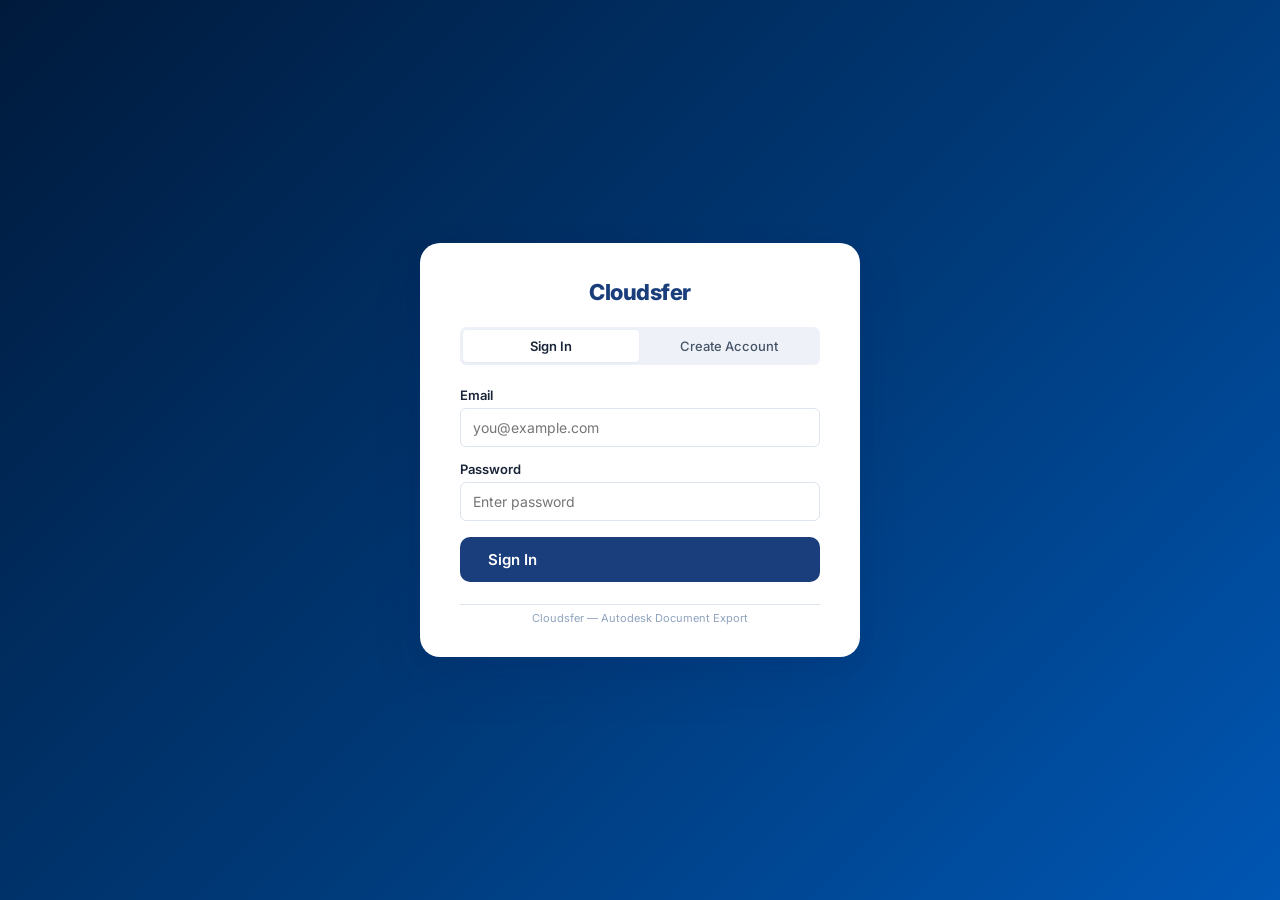
==== commit 80297a1e: "issue fixed related to connect to autodesk account and get all data" ====
--- a/index.html
+++ b/index.html
@@ -10,7 +10,51 @@
     <link rel="stylesheet" href="style.css?v=9">
 </head>
 <body>
-  
+
+  <!-- ══ Cloudsfer auth overlay — shown until user signs in ══════════════════ -->
+  <div id="auth-overlay" class="auth-overlay" style="display:none">
+    <div class="auth-card">
+      <div class="auth-logo-wrap">
+        <span style="font-size:22px;font-weight:800;color:#1a3d7c;letter-spacing:-0.5px">Cloudsfer</span>
+      </div>
+      <div class="auth-tabs">
+        <button id="tab-signin" class="auth-tab-btn active" onclick="showAuthTab('signin')">Sign In</button>
+        <button id="tab-create" class="auth-tab-btn" onclick="showAuthTab('create')">Create Account</button>
+      </div>
+      <form id="form-signin" class="auth-form" onsubmit="handleLogin(event)">
+        <div id="signin-error" class="auth-msg-err hidden"></div>
+        <div id="signin-success" class="auth-msg-ok hidden"></div>
+        <div class="auth-field">
+          <label class="auth-label" for="signin-email">Email</label>
+          <input id="signin-email" class="auth-input" type="email" placeholder="you@example.com" autocomplete="email" required>
+        </div>
+        <div class="auth-field">
+          <label class="auth-label" for="signin-password">Password</label>
+          <input id="signin-password" class="auth-input" type="password" placeholder="Enter password" autocomplete="current-password" required>
+        </div>
+        <button id="btn-signin-submit" class="np-btn-primary auth-submit-btn" type="submit">Sign In</button>
+      </form>
+      <form id="form-create" class="auth-form hidden" onsubmit="handleSignup(event)">
+        <div id="create-error" class="auth-msg-err hidden"></div>
+        <div class="auth-field">
+          <label class="auth-label" for="create-email">Email</label>
+          <input id="create-email" class="auth-input" type="email" placeholder="you@example.com" autocomplete="email" required>
+        </div>
+        <div class="auth-field">
+          <label class="auth-label" for="create-password">Password</label>
+          <input id="create-password" class="auth-input" type="password" placeholder="Create password" autocomplete="new-password" required>
+        </div>
+        <div class="auth-field">
+          <label class="auth-label" for="create-confirm">Confirm Password</label>
+          <input id="create-confirm" class="auth-input" type="password" placeholder="Confirm password" autocomplete="new-password" required>
+        </div>
+        <button id="btn-create-submit" class="np-btn-primary auth-submit-btn" type="submit">Create Account</button>
+      </form>
+      <div class="auth-footer-brand">Cloudsfer &mdash; Autodesk Document Export</div>
+    </div>
+  </div>
+  <!-- ══════════════════════════════════════════════════════════════════════════ -->
+
     <!-- Sidebar overlay â€” shown only on mobile when sidebar is open -->
     <div id="sidebar-overlay" onclick="closeSidebar()"></div>
 
@@ -964,24 +1008,18 @@
                         <button class="np-ftab" data-tab="bim360" onclick="npSetTab(this,'bim360')">BIM360</button>
                         <button class="np-ftab" data-tab="acc" onclick="npSetTab(this,'acc')">Forma</button>
                     </div>
-                    <div class="np-search"><svg viewBox="0 0 20 20" fill="currentColor" width="13" style="color:#94a3b8"><path fill-rule="evenodd" d="M8 4a4 4 0 100 8 4 4 0 000-8zM2 8a6 6 0 1110.89 3.476l4.817 4.817a1 1 0 01-1.414 1.414l-4.816-4.816A6 6 0 012 8z" /></svg><input type="search" id="np-proj-search" placeholder="Search projects..." oninput="npRenderTable()"></div>
+                    <div class="np-search"><svg viewBox="0 0 20 20" fill="currentColor" width="13" style="color:#94a3b8"><path fill-rule="evenodd" d="M8 4a4 4 0 100 8 4 4 0 000-8zM2 8a6 6 0 1110.89 3.476l4.817 4.817a1 1 0 01-1.414 1.414l-4.816-4.816A6 6 0 012 8z" /></svg><input type="search" id="np-proj-search" placeholder="Search projects..." oninput="NP.page=1;npRenderTable()"></div>
                 </div>
                 <div class="np-table-wrap">
                     <table class="np-table"><thead><tr><th style="width:44px;text-align:center"><input type="checkbox" id="np-chk-all" onchange="npToggleAll(this.checked)"></th><th>PROJECT NAME</th><th>PLATFORM</th><th>LAST EXPORT</th></tr></thead><tbody id="np-tbody"></tbody></table>
                     <div id="np-empty" class="np-empty hidden">No projects. Enter your admin URL above and click Save &amp; Discover.</div>
                 </div>
-                <div class="np-footer">
-                    <span id="np-sel-count" style="font-size:14px;color:#64748b;font-weight:500">0 selected</span>
-                    <div style="display:flex;gap:10px;align-items:center;">
-                        <button class="np-btn-reset-cp" id="np-btn-reset-cp" onclick="npResetCheckpoint()">
-                            <svg viewBox="0 0 20 20" fill="currentColor" width="14"><path fill-rule="evenodd" d="M4 2a1 1 0 011 1v2.101a7.002 7.002 0 0111.601 2.566 1 1 0 11-1.885.666A5.002 5.002 0 005.999 7H9a1 1 0 010 2H4a1 1 0 01-1-1V3a1 1 0 011-1zm.008 9.057a1 1 0 011.276.61A5.002 5.002 0 0014.001 13H11a1 1 0 110-2h5a1 1 0 011 1v5a1 1 0 11-2 0v-2.101a7.002 7.002 0 01-11.601-2.566 1 1 0 01.61-1.276z"/></svg>
-                            Reset Checkpoint
-                        </button>
-                        <button class="np-btn-primary" id="np-btn-export" onclick="npStartExport()" disabled>
+                <div id="np-pagination" class="np-pagination"></div>
+                <div class="np-footer" style="justify-content:flex-end">
+                    <button class="np-btn-primary" id="np-btn-export" onclick="npStartExport()" disabled>
                             <svg viewBox="0 0 20 20" fill="currentColor" width="15"><path fill-rule="evenodd" d="M3 17a1 1 0 011-1h12a1 1 0 110 2H4a1 1 0 01-1-1zm3.293-7.707a1 1 0 011.414 0L9 10.586V3a1 1 0 112 0v7.586l1.293-1.293a1 1 0 111.414 1.414l-3 3a1 1 0 01-1.414 0l-3-3a1 1 0 010-1.414z"/></svg>
                             Start Batch Export
                         </button>
-                    </div>
                 </div>
             </div>
             <!-- Step 4: Export -->
@@ -995,9 +1033,11 @@
                 <div class="np-exp-grid">
                     <div class="np-exp-card np-exp-accent"><div class="np-exp-top"><svg viewBox="0 0 24 24" fill="none" width="20"><path d="M9 12h6m-6 4h6m2 5H7a2 2 0 01-2-2V5a2 2 0 012-2h5.586a1 1 0 01.707.293l5.414 5.414a1 1 0 01.293.707V19a2 2 0 01-2 2z" stroke="currentColor" stroke-width="2" stroke-linecap="round" stroke-linejoin="round" /></svg><span class="np-exp-badge np-processing" id="np-badge-fetch">PROCESSING</span></div><div class="np-exp-num" id="np-fetched">0/0</div><div class="np-exp-lbl">Reports fetched</div><div class="np-exp-bar"><div class="np-exp-fill" id="np-fill-fetch" style="width:0%"></div></div></div>
                     <div class="np-exp-card np-exp-accent"><div class="np-exp-top"><svg viewBox="0 0 24 24" fill="none" width="20"><path d="M18.364 18.364A9 9 0 005.636 5.636m12.728 12.728A9 9 0 015.636 5.636m12.728 12.728L5.636 5.636" stroke="currentColor" stroke-width="2" stroke-linecap="round" stroke-linejoin="round" /></svg><span class="np-exp-badge" style="background:#f1f5f9;color:#64748b">EXEMPT</span></div><div class="np-exp-num" id="np-nodm" data-nodm-badge>0</div><div class="np-exp-lbl">Projects without data management</div><p style="font-size:12px;color:#94a3b8;font-style:italic">These Projects does not have data Management</p></div>
-                    <div class="np-exp-card np-exp-accent" style="grid-column:1/-1"><div class="np-exp-top"><svg viewBox="0 0 24 24" fill="none" width="20"><path d="M9 5H7a2 2 0 00-2 2v12a2 2 0 002 2h10a2 2 0 002-2V7a2 2 0 00-2-2h-2M9 5a2 2 0 002 2h2a2 2 0 002-2M9 5a2 2 0 012-2h2a2 2 0 012 2m-6 9l2 2 4-4" stroke="currentColor" stroke-width="2" stroke-linecap="round" stroke-linejoin="round" /></svg><span class="np-exp-badge np-finalizing" id="np-badge-rep">FINALIZING</span></div><div class="np-exp-num" id="np-reports">0/0</div><div class="np-exp-lbl">Reports Generated</div><p style="font-size:12px;color:#94a3b8;font-style:italic" id="np-rep-note">Finalizing report formatting</p><div class="np-exp-bar"><div class="np-exp-fill" id="np-fill-rep" style="width:0%"></div></div></div>
-                </div>
-                <div class="np-overall"><div class="np-overall-top"><span>● OVERALL PROGRESS: <span id="np-overall-lbl">PROCESSING</span></span><span id="np-overall-pct">0%</span></div><div class="np-overall-bar"><div class="np-overall-fill" id="np-overall-fill" style="width:0%"></div></div></div>
+                    <div class="np-exp-card np-exp-accent"><div class="np-exp-top"><svg viewBox="0 0 24 24" fill="none" width="20"><path d="M12 15v2m-6 4h12a2 2 0 002-2v-6a2 2 0 00-2-2H6a2 2 0 00-2 2v6a2 2 0 002 2zm10-10V7a4 4 0 00-8 0v4h8z" stroke="currentColor" stroke-width="2" stroke-linecap="round" stroke-linejoin="round"/></svg><span class="np-exp-badge" style="background:#fef2f2;color:#dc2626" id="np-badge-access-denied">DENIED</span></div><div class="np-exp-num" id="np-access-denied">0</div><div class="np-exp-lbl">Access denied</div><p style="font-size:12px;color:#94a3b8;font-style:italic">Contact your project administrator</p></div>
+                    <div class="np-exp-card np-exp-accent"><div class="np-exp-top"><svg viewBox="0 0 24 24" fill="none" width="20"><path d="M9 5H7a2 2 0 00-2 2v12a2 2 0 002 2h10a2 2 0 002-2V7a2 2 0 00-2-2h-2M9 5a2 2 0 002 2h2a2 2 0 002-2M9 5a2 2 0 012-2h2a2 2 0 012 2m-6 9l2 2 4-4" stroke="currentColor" stroke-width="2" stroke-linecap="round" stroke-linejoin="round" /></svg><span class="np-exp-badge np-finalizing" id="np-badge-rep">FINALIZING</span></div><div class="np-exp-num" id="np-reports">0/0</div><div class="np-exp-lbl">Reports Generated</div><p style="font-size:12px;color:#94a3b8;font-style:italic" id="np-rep-note">Finalizing report formatting</p><div class="np-exp-bar"><div class="np-exp-fill" id="np-fill-rep" style="width:0%"></div></div></div>
+                </div>
+                <div class="np-overall"><div class="np-overall-top"><span><span class="np-overall-dot" id="np-overall-dot"></span>● OVERALL PROGRESS: <span id="np-overall-lbl">PROCESSING</span></span><span id="np-overall-pct">0%</span></div><div class="np-overall-bar np-bar-active" id="np-overall-bar-wrap"><div class="np-overall-fill" id="np-overall-fill" style="width:0%"></div></div></div>
+
                 <div class="np-footer"><button class="np-btn-primary" id="np-btn-finalize" onclick="npGoStep(5)" disabled><svg viewBox="0 0 20 20" fill="currentColor" width="16"><path fill-rule="evenodd" d="M16.707 5.293a1 1 0 010 1.414l-8 8a1 1 0 01-1.414 0l-4-4a1 1 0 011.414-1.414L8 12.586l7.293-7.293a1 1 0 011.414 0z" /></svg> Finalize Results</button></div>
             </div>
             <!-- Step 5: Results -->
@@ -1016,18 +1056,20 @@
                     <h1 class="np-title" style="margin-bottom: 8px;">Summary Report</h1>
                     <p class="np-sub" style="margin-bottom: 0;">Review synchronized data across your projects.</p>
                 </div>
-                <div class="np-res-summary"><div><p style="font-size:14px;margin-bottom:6px">Total synchronized data: <strong id="np-res-total">—</strong></p><a href="#" style="font-size:13px;color:#3b7de9;text-decoration:underline">Click here to get the recommendation pricing based on your usage.</a></div><button class="np-btn-primary" style="padding:10px 20px;flex-shrink:0">View Pricing Plans</button></div>
+                <div class="np-res-summary"><div><p style="font-size:14px;margin-bottom:4px">Total synchronized data: <strong id="np-res-total">—</strong></p><p style="font-size:14px;margin-bottom:6px">Total file size: <strong id="np-res-size-total">—</strong></p><a href="#" style="font-size:13px;color:#3b7de9;text-decoration:underline">Click here to get the recommendation pricing based on your usage.</a></div><button class="np-btn-primary" style="padding:10px 20px;flex-shrink:0">View Pricing Plans</button></div>
                 <div class="np-res-toolbar">
                     <div class="np-search"><svg viewBox="0 0 20 20" fill="currentColor" width="14" style="color:#94a3b8;flex-shrink:0"><path fill-rule="evenodd" d="M8 4a4 4 0 100 8 4 4 0 000-8zM2 8a6 6 0 1110.89 3.476l4.817 4.817a1 1 0 01-1.414 1.414l-4.816-4.816A6 6 0 012 8z" /></svg><input type="search" id="np-res-search" placeholder="Search projects..." oninput="npRenderResults()"></div>
                     <div class="np-res-filter-wrap"><label>Filter by:</label><select id="np-res-filter" class="np-res-filter" onchange="npRenderResults()"><option value="all">All Platforms</option><option value="acc">ACC / Forma</option><option value="bim360">BIM360</option></select></div>
-                </div>
-                <div class="np-table-wrap"><table class="np-table"><thead><tr><th>PROJECT NAME</th><th>PLATFORM</th><th>FILE COUNT</th><th>FILE SIZE</th></tr></thead><tbody id="np-res-tbody"></tbody></table></div>
+                    <button class="np-btn-primary" onclick="npDownloadReport()" style="padding:7px 14px;font-size:13px;display:flex;align-items:center;gap:6px;flex-shrink:0"><svg viewBox="0 0 20 20" fill="currentColor" width="14"><path fill-rule="evenodd" d="M3 17a1 1 0 011-1h12a1 1 0 110 2H4a1 1 0 01-1-1zm3.293-7.707a1 1 0 011.414 0L9 10.586V3a1 1 0 112 0v7.586l1.293-1.293a1 1 0 111.414 1.414l-3 3a1 1 0 01-1.414 0l-3-3a1 1 0 010-1.414z"/></svg> Download CSV</button>
+                </div>
+                <div class="np-table-wrap"><table class="np-table"><thead><tr><th>PROJECT NAME</th><th>PLATFORM</th><th>Status</th><th>FILE COUNT</th><th>FILE SIZE</th></tr></thead><tbody id="np-res-tbody"></tbody></table></div>
+                <div id="np-res-pagination" class="np-pagination"></div>
             </div>
         </div>
     </div>
     <!-- ════════════════════════════════════════════════════════ -->
 
-    <script src="app.js?v=24"></script>
+    <script src="app.js?v=31"></script>
 </body>
 </html>
 
--- a/style.css
+++ b/style.css
@@ -8001,6 +8001,37 @@
     transition: width .4s;
 }
 
+@keyframes np-track-shimmer {
+    0%   { background-position: -200% 0; }
+    100% { background-position:  200% 0; }
+}
+
+.np-overall-bar.np-bar-active {
+    background: linear-gradient(90deg,#e2e8f0 0%,#dbeafe 30%,#bfdbfe 50%,#dbeafe 70%,#e2e8f0 100%);
+    background-size: 200% 100%;
+    animation: np-track-shimmer 1.6s linear infinite;
+}
+
+@keyframes np-dot-pulse {
+    0%,100% { opacity:1;  transform:scale(1);    }
+    50%      { opacity:.3; transform:scale(.65); }
+}
+
+.np-overall-dot {
+    display: inline-block;
+    width: 8px;
+    height: 8px;
+    border-radius: 50%;
+    background: #3b7de9;
+    animation: np-dot-pulse 1.1s ease-in-out infinite;
+    margin-right: 5px;
+    vertical-align: middle;
+    position: relative;
+    top: -1px;
+}
+
+.np-overall-dot.np-dot-hidden { display: none; }
+
 .np-res-summary {
     background: #fff;
     border: 1.5px solid #c8d8e8;
@@ -8021,6 +8052,65 @@
     gap: 12px;
     width: 100%;
     margin-bottom: 12px;
+}
+
+.np-pagination {
+    display: flex;
+    align-items: center;
+    justify-content: space-between;
+    flex-wrap: wrap;
+    gap: 10px;
+    width: 100%;
+    padding: 10px 4px 2px;
+    min-height: 36px;
+}
+
+.np-page-info {
+    font-size: 13px;
+    color: #64748b;
+    font-weight: 500;
+    white-space: nowrap;
+}
+
+.np-page-btns {
+    display: flex;
+    align-items: center;
+    gap: 4px;
+    flex-wrap: wrap;
+}
+
+.np-page-btn {
+    min-width: 32px;
+    height: 32px;
+    padding: 0 10px;
+    border: 1px solid #d1d5db;
+    border-radius: 6px;
+    background: #fff;
+    color: #374151;
+    font-size: 13px;
+    font-weight: 500;
+    cursor: pointer;
+    transition: background 0.15s, border-color 0.15s, color 0.15s;
+    display: inline-flex;
+    align-items: center;
+    justify-content: center;
+}
+
+.np-page-btn:hover:not(:disabled) {
+    background: #f0f5ff;
+    border-color: #1a3d7c;
+    color: #1a3d7c;
+}
+
+.np-page-btn:disabled {
+    opacity: 0.38;
+    cursor: default;
+}
+
+.np-page-btn-active {
+    background: #1a3d7c !important;
+    border-color: #1a3d7c !important;
+    color: #fff !important;
 }
 
 .np-footer {
